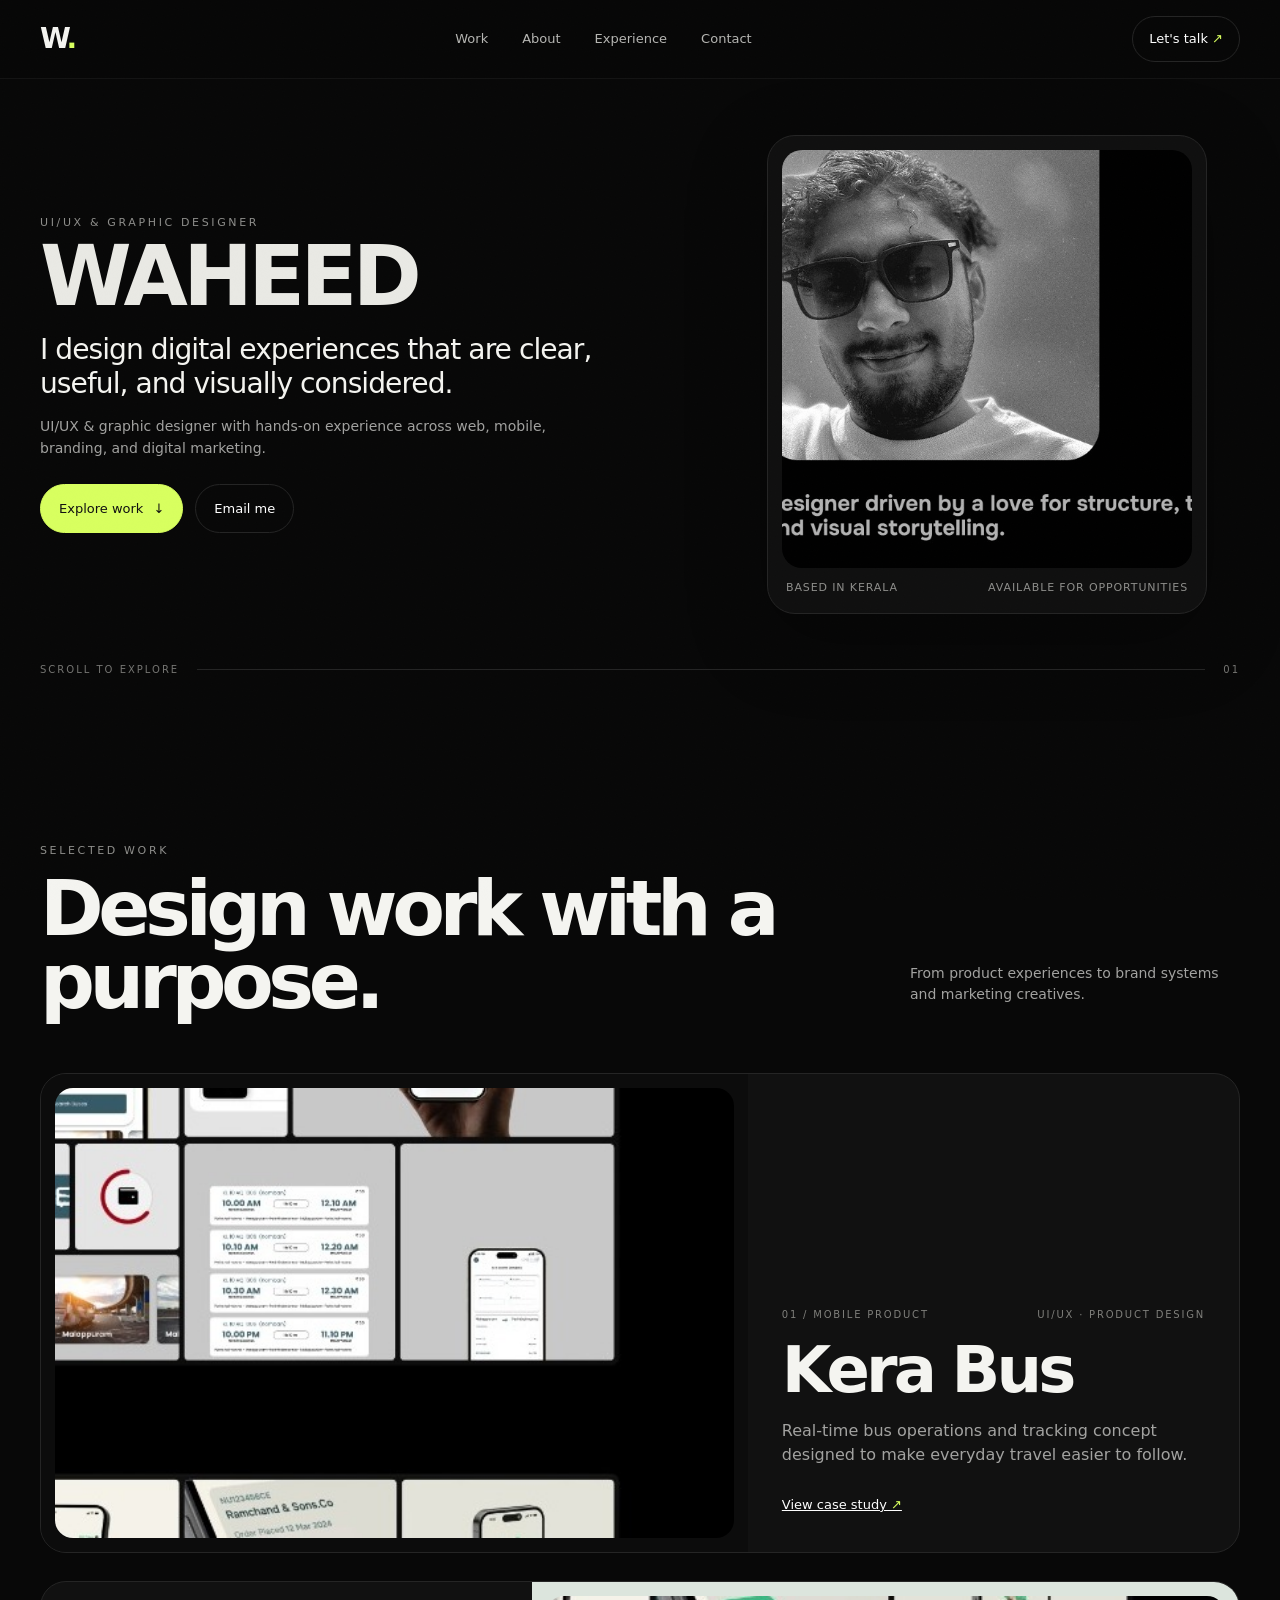
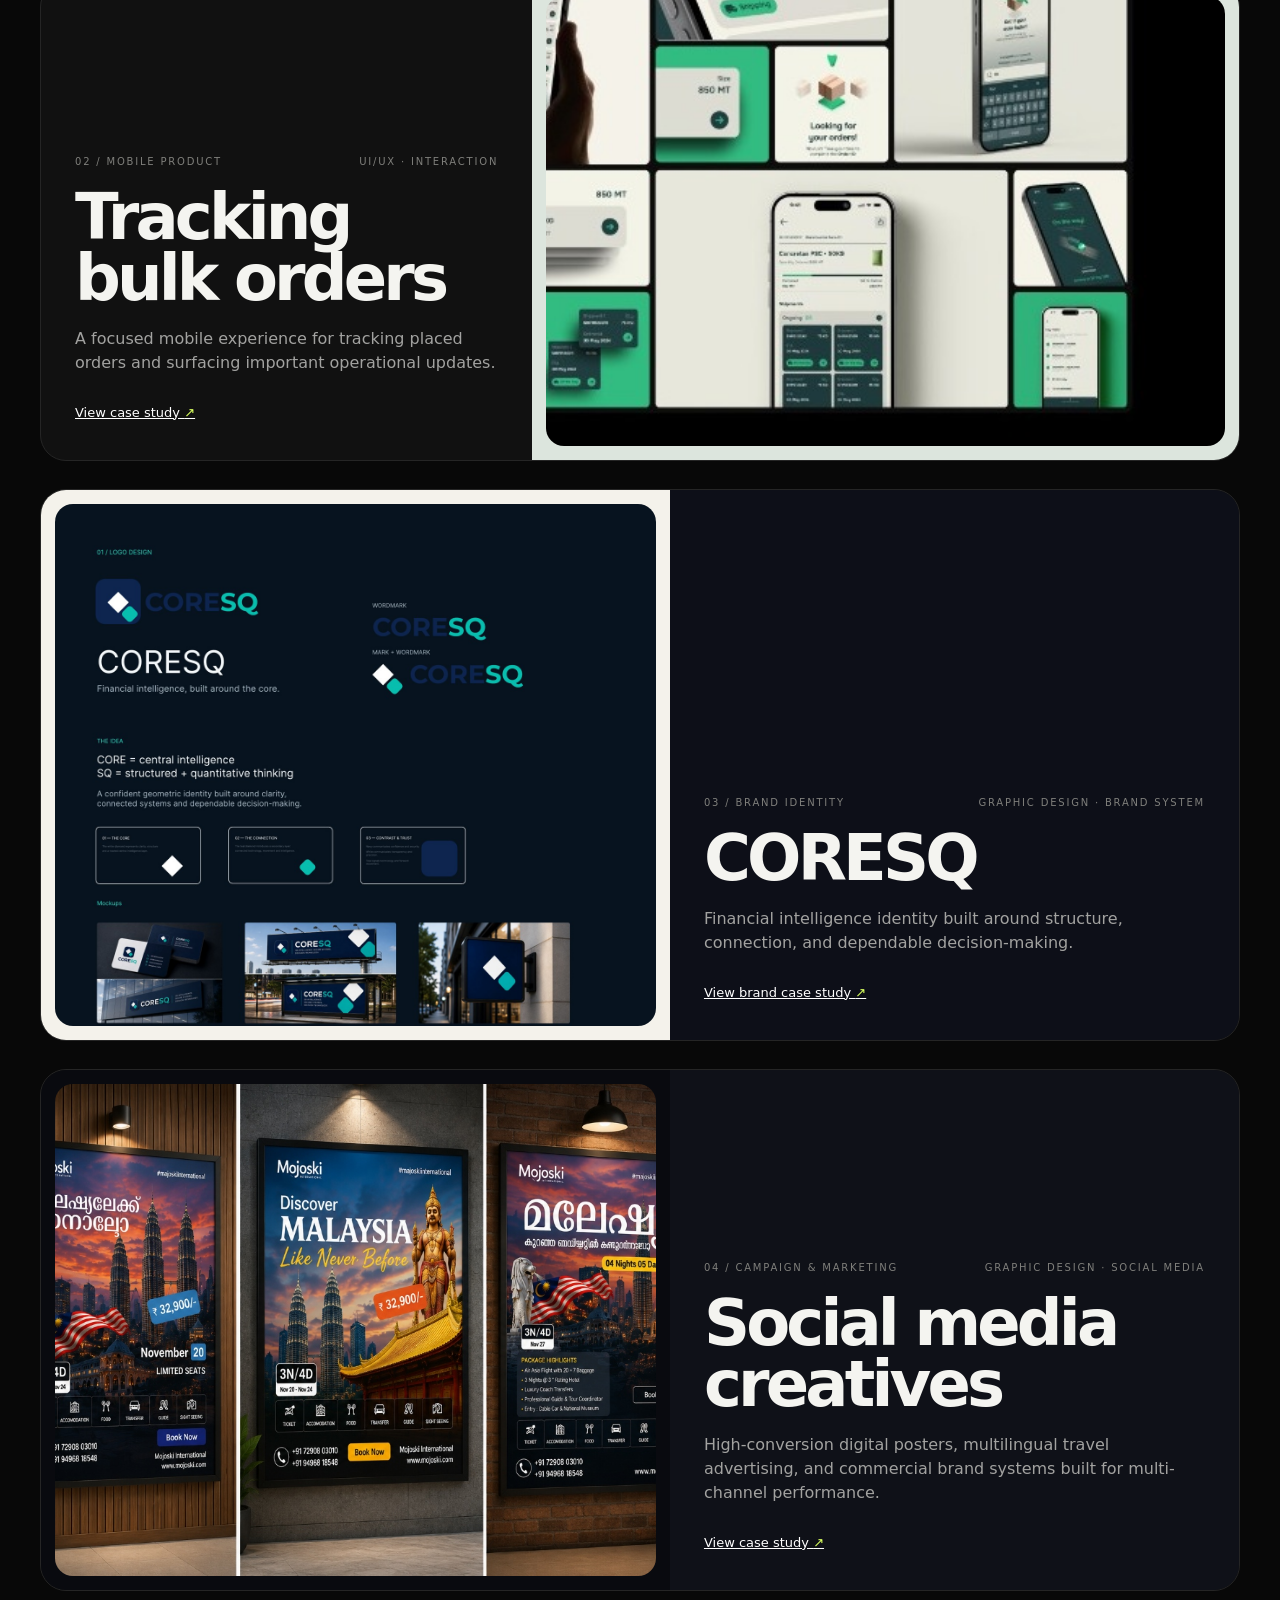
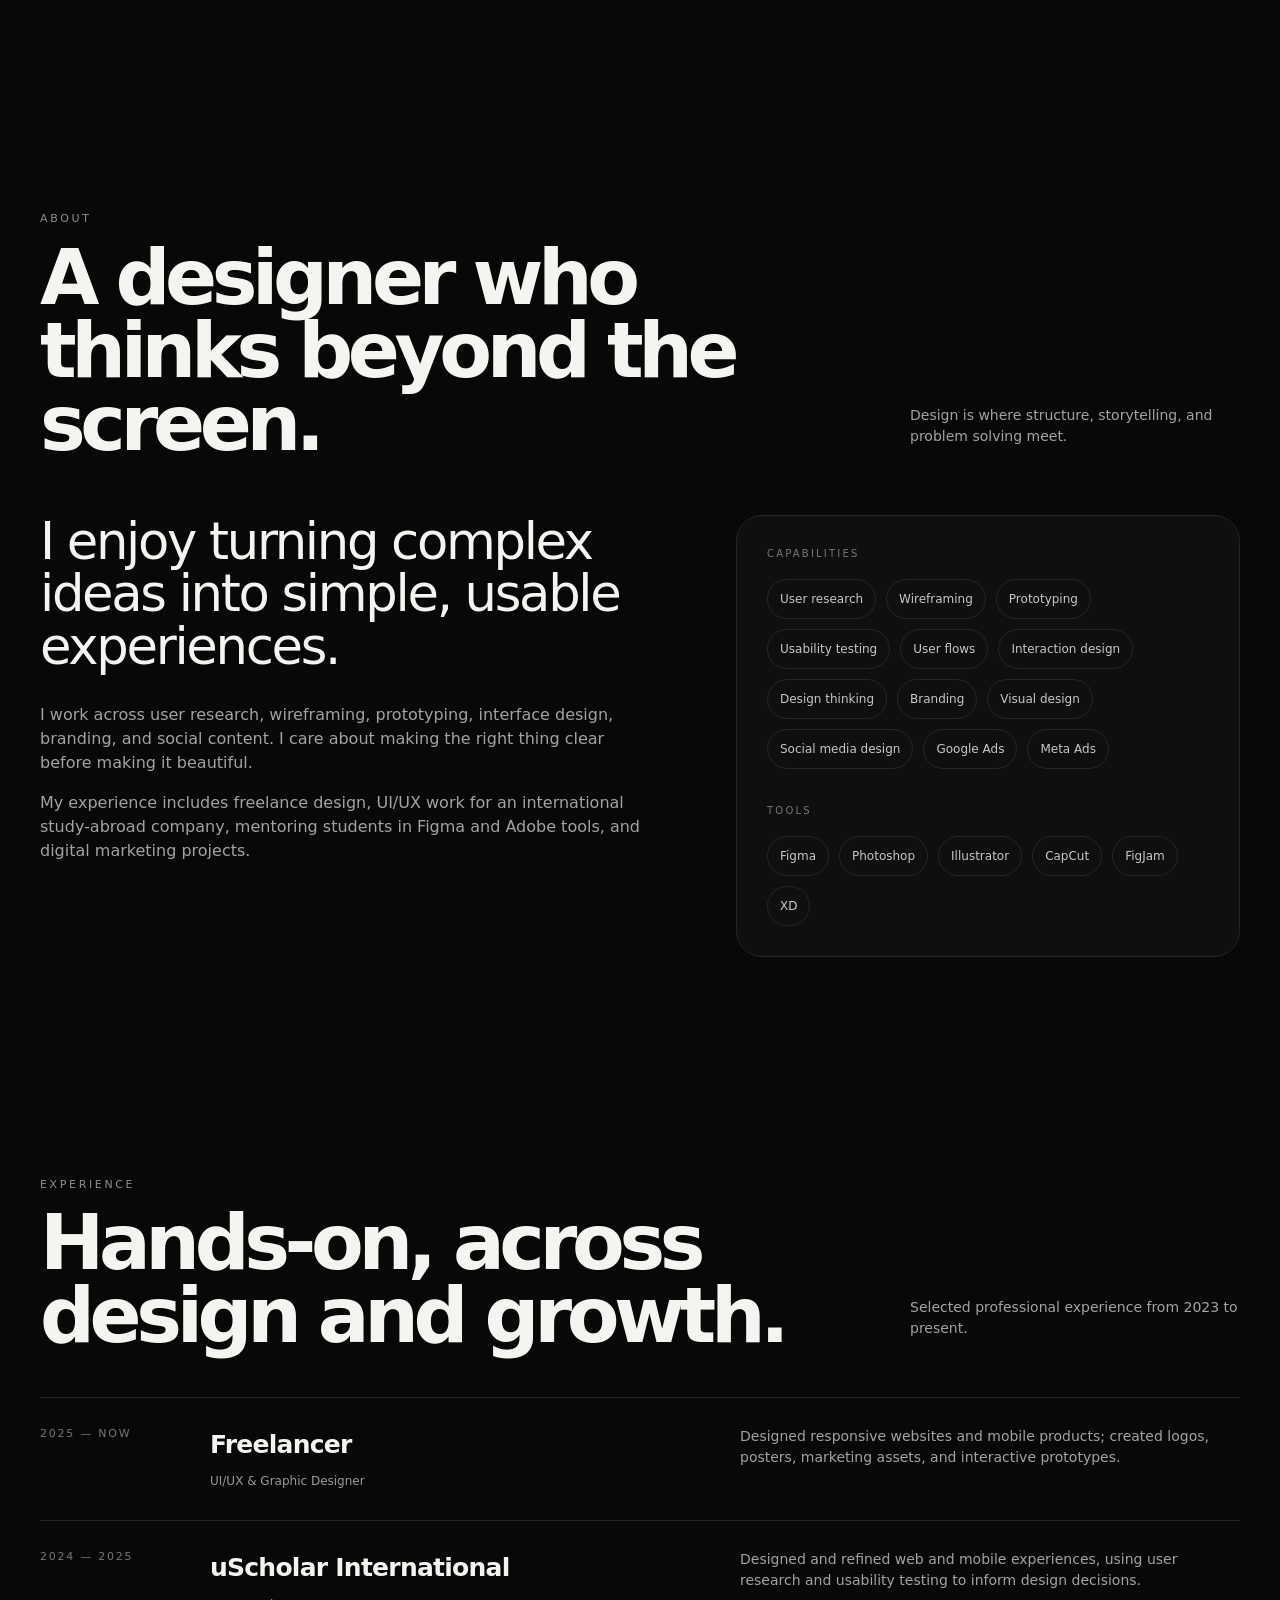
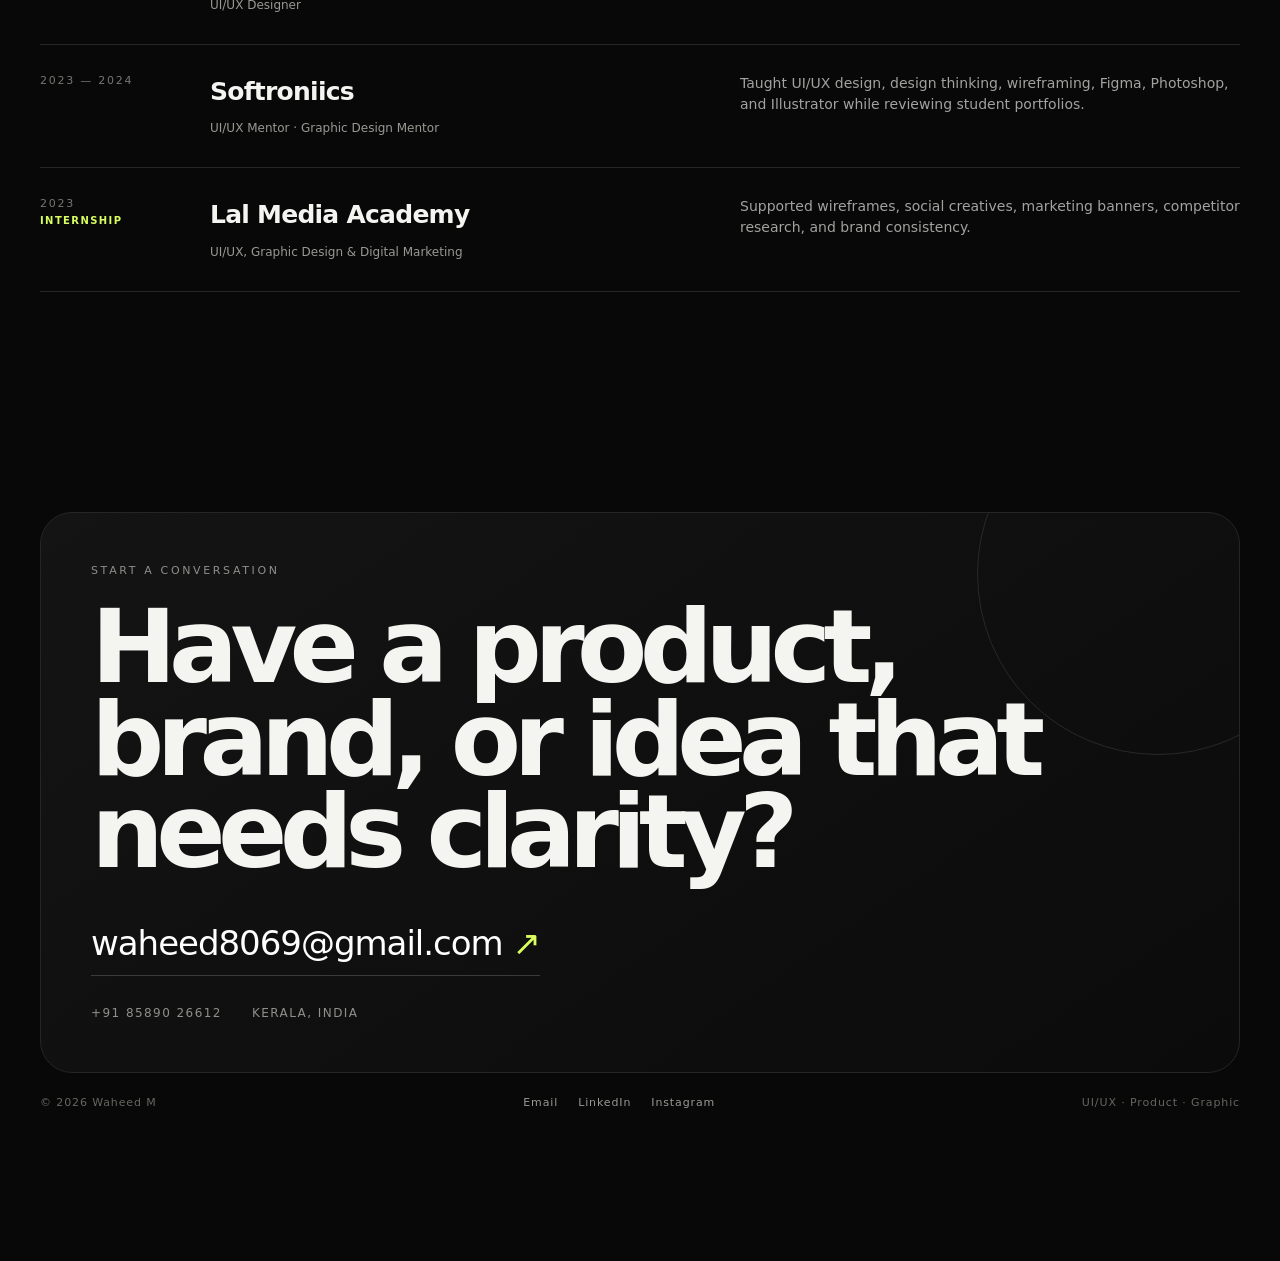
==== index.html @ 80c915ec "Update Instagram link to @waaaaaaheed across all pages" ====
<!doctype html>
<html lang="en">
<head>
  <meta charset="utf-8" />
  <meta name="viewport" content="width=device-width, initial-scale=1" />
  <meta name="description" content="Waheed M — UI/UX &amp; Graphic Designer." />
  <title>Waheed M — UI/UX &amp; Graphic Designer</title>
  <link rel="stylesheet" href="styles.css" />
</head>
<body>
  <div class="noise"></div>
  <header class="nav-wrap">
    <nav class="nav container">
      <a class="brand" href="#top" aria-label="Waheed home">W<span>.</span></a>
      <div class="nav-links" id="navLinks">
        <a href="#work">Work</a>
        <a href="#about">About</a>
        <a href="#experience">Experience</a>
        <a href="#contact">Contact</a>
      </div>
      <a class="nav-cta" href="mailto:waheed8069@gmail.com">Let's talk <span>↗</span></a>
      <button class="menu" id="menuBtn" aria-label="Open menu" aria-expanded="false"><span></span><span></span></button>
    </nav>
  </header>

  <main id="top">
    <section class="hero container">
      <div class="hero-grid">
        <div class="hero-copy reveal">
          <div class="eyebrow">UI/UX &amp; GRAPHIC DESIGNER</div>
          <h1 class="hero-title">WAHEED</h1>
          <p class="lead">I design digital experiences that are clear, useful, and visually considered.</p>
          <p class="muted">UI/UX &amp; graphic designer with hands-on experience across web, mobile, branding, and digital marketing.</p>
          <div class="hero-actions">
            <a class="button primary" href="#work">Explore work <span>↓</span></a>
            <a class="button secondary" href="mailto:waheed8069@gmail.com">Email me</a>
          </div>
        </div>
        <div class="hero-profile reveal">
          <div class="portrait-card">
            <img src="assets/profile.jpg" alt="Portrait of Waheed M" />
            <div class="portrait-caption"><span>Based in Kerala</span><span>Available for opportunities</span></div>
          </div>
        </div>
      </div>
      <div class="hero-scroll reveal"><span>SCROLL TO EXPLORE</span><span class="line"></span><span>01</span></div>
    </section>

    <section class="work section container" id="work">
      <div class="section-head reveal">
        <div>
          <div class="kicker">SELECTED WORK</div>
          <h2>Design work with a purpose.</h2>
        </div>
        <p>From product experiences to brand systems and marketing creatives.</p>
      </div>

      <div class="project-list">
        <article class="project project-feature reveal" data-modal="kera">
          <div class="project-media dark-media"><img src="assets/kera-bus.jpg" alt="Kera Bus UI/UX project screens" /></div>
          <div class="project-info">
            <div class="project-meta"><span>01 / MOBILE PRODUCT</span><span>UI/UX · PRODUCT DESIGN</span></div>
            <h3>Kera Bus</h3>
            <p>Real-time bus operations and tracking concept designed to make everyday travel easier to follow.</p>
            <a class="text-link" href="kera-bus.html">View case study <span>↗</span></a>
          </div>
        </article>

        <article class="project project-feature reverse reveal" data-modal="orders">
          <div class="project-media light-media"><img src="assets/bulk-orders.jpg" alt="Bulk orders mobile workflow screens" /></div>
          <div class="project-info">
            <div class="project-meta"><span>02 / MOBILE PRODUCT</span><span>UI/UX · INTERACTION</span></div>
            <h3>Tracking bulk orders</h3>
            <p>A focused mobile experience for tracking placed orders and surfacing important operational updates.</p>
            <a class="text-link" href="tracking-bulk-orders.html">View case study <span>↗</span></a>
          </div>
        </article>

        <article class="project brand-project reveal" data-modal="coresq">
          <div class="brand-preview"><img src="assets/coresq.jpg" alt="CORESQ identity and brand system" /></div>
          <div class="project-info">
            <div class="project-meta"><span>03 / BRAND IDENTITY</span><span>GRAPHIC DESIGN · BRAND SYSTEM</span></div>
            <h3>CORESQ</h3>
            <p>Financial intelligence identity built around structure, connection, and dependable decision-making.</p>
            <a class="text-link" href="coresq-brand-identity.html">View brand case study <span>↗</span></a>
          </div>
        </article>

        <article class="project brand-project reveal" data-modal="social">
          <div class="brand-preview" style="background:#090a0f; display:flex; align-items:center; justify-content:center; padding:14px;">
            <img src="assets/social/social-mojoski-campaign.jpg" alt="Social Media and Campaign Creatives" style="width:100%; height:100%; object-fit:cover; border-radius:18px;" />
          </div>
          <div class="project-info" style="background:#0f1118;">
            <div class="project-meta"><span>04 / CAMPAIGN &amp; MARKETING</span><span>GRAPHIC DESIGN · SOCIAL MEDIA</span></div>
            <h3>Social media creatives</h3>
            <p>High-conversion digital posters, multilingual travel advertising, and commercial brand systems built for multi-channel performance.</p>
            <a class="text-link" href="social-media-case-study.html">View case study <span>↗</span></a>
          </div>
        </article>
      </div>
    </section>

    <section class="about section container" id="about">
      <div class="section-head reveal">
        <div><div class="kicker">ABOUT</div><h2>A designer who thinks beyond the screen.</h2></div>
        <p>Design is where structure, storytelling, and problem solving meet.</p>
      </div>
      <div class="about-grid">
        <div class="about-copy reveal">
          <p class="large">I enjoy turning complex ideas into simple, usable experiences.</p>
          <p>I work across user research, wireframing, prototyping, interface design, branding, and social content. I care about making the right thing clear before making it beautiful.</p>
          <p>My experience includes freelance design, UI/UX work for an international study-abroad company, mentoring students in Figma and Adobe tools, and digital marketing projects.</p>
        </div>
        <div class="skill-panel reveal">
          <div class="skill-title">CAPABILITIES</div>
          <div class="skill-tags">
            <span>User research</span><span>Wireframing</span><span>Prototyping</span><span>Usability testing</span><span>User flows</span><span>Interaction design</span><span>Design thinking</span><span>Branding</span><span>Visual design</span><span>Social media design</span><span>Google Ads</span><span>Meta Ads</span>
          </div>
          <div class="skill-title tools-title">TOOLS</div>
          <div class="tools"><span>Figma</span><span>Photoshop</span><span>Illustrator</span><span>CapCut</span><span>FigJam</span><span>XD</span></div>
        </div>
      </div>
    </section>

    <section class="experience section container" id="experience">
      <div class="section-head reveal"><div><div class="kicker">EXPERIENCE</div><h2>Hands-on, across design and growth.</h2></div><p>Selected professional experience from 2023 to present.</p></div>
      <div class="timeline">
        <div class="timeline-item reveal"><div class="time">2025 — NOW</div><div class="role"><h3>Freelancer</h3><span>UI/UX &amp; Graphic Designer</span></div><p>Designed responsive websites and mobile products; created logos, posters, marketing assets, and interactive prototypes.</p></div>
        <div class="timeline-item reveal"><div class="time">2024 — 2025</div><div class="role"><h3>uScholar International</h3><span>UI/UX Designer</span></div><p>Designed and refined web and mobile experiences, using user research and usability testing to inform design decisions.</p></div>
        <div class="timeline-item reveal"><div class="time">2023 — 2024</div><div class="role"><h3>Softroniics</h3><span>UI/UX Mentor · Graphic Design Mentor</span></div><p>Taught UI/UX design, design thinking, wireframing, Figma, Photoshop, and Illustrator while reviewing student portfolios.</p></div>
        <div class="timeline-item reveal"><div class="time">2023<br><span style="color:var(--accent); font-weight:600; font-size:10px; letter-spacing:0.14em;">INTERNSHIP</span></div><div class="role"><h3>Lal Media Academy</h3><span>UI/UX, Graphic Design &amp; Digital Marketing</span></div><p>Supported wireframes, social creatives, marketing banners, competitor research, and brand consistency.</p></div>
      </div>
    </section>

    <section class="contact section container" id="contact">
      <div class="contact-card reveal">
        <div class="kicker">START A CONVERSATION</div>
        <h2>Have a product, brand, or idea that needs clarity?</h2>
        <a class="contact-email" href="mailto:waheed8069@gmail.com">waheed8069@gmail.com <span>↗</span></a>
        <div class="contact-meta"><span>+91 85890 26612</span><span>Kerala, India</span></div>
      </div>
      <footer>
        <span>© 2026 Waheed M</span>
        <div class="footer-links"><a href="mailto:waheed8069@gmail.com">Email</a><a href="https://www.linkedin.com/in/waheed-m-28306b254/" target="_blank" rel="noreferrer">LinkedIn</a><a href="https://www.instagram.com/waaaaaaheed/" target="_blank" rel="noreferrer">Instagram</a></div>
        <span>UI/UX · Product · Graphic</span>
      </footer>
    </section>
  </main>

  <div class="modal" id="modal" aria-hidden="true">
    <div class="modal-backdrop" data-close></div>
    <div class="modal-card" role="dialog" aria-modal="true" aria-labelledby="modalTitle">
      <button class="modal-close" data-close aria-label="Close">×</button>
      <div class="modal-kicker" id="modalKicker"></div>
      <h3 id="modalTitle"></h3>
      <p id="modalText"></p>
      <div class="modal-media"><img id="modalImg" alt="" /></div>
      <div class="kera-case-study" id="keraCaseStudy" hidden>
        <div class="case-study-label">FULL CASE STUDY</div>
        <h4>Kera Bus — UX/UI case study</h4>
        <p>Problem framing, user flow, interface exploration, timing information, and the final mobile screens are presented below.</p>
        <img src="assets/kera-bus-case-study.jpg" alt="Full Kera Bus UX/UI case study presentation" />
      </div>
      <div class="modal-tags" id="modalTags"></div>
    </div>
  </div>

  <script src="script.js"></script>
</body>
</html>
---- styles.css ----
:root{--bg:#080808;--panel:#111;--panel2:#161616;--text:#f4f4f0;--muted:#a2a2a0;--line:#252525;--accent:#d8ff5f;--radius:26px;--max:1200px}
*{box-sizing:border-box}html{scroll-behavior:smooth}body{margin:0;background:var(--bg);color:var(--text);font-family:Inter,ui-sans-serif,system-ui,-apple-system,BlinkMacSystemFont,"Segoe UI",sans-serif;line-height:1.5;overflow-x:hidden}.noise{position:fixed;inset:0;pointer-events:none;opacity:.07;z-index:20;background-image:url("data:image/svg+xml,%3Csvg xmlns='http://www.w3.org/2000/svg' width='140' height='140' viewBox='0 0 140 140'%3E%3Cfilter id='n'%3E%3CfeTurbulence type='fractalNoise' baseFrequency='.85' numOctaves='3' stitchTiles='stitch'/%3E%3C/filter%3E%3Crect width='100%25' height='100%25' filter='url(%23n)' opacity='.16'/%3E%3C/svg%3E")}.container{width:min(var(--max),calc(100% - 64px));margin:auto}.nav-wrap{position:sticky;top:0;z-index:15;background:rgba(8,8,8,.78);backdrop-filter:blur(16px);border-bottom:1px solid rgba(255,255,255,.05)}.nav{height:78px;display:flex;align-items:center;justify-content:space-between}.brand{font-size:28px;font-weight:900;letter-spacing:-.08em;color:var(--text);text-decoration:none}.brand span{color:var(--accent)}.nav-links{display:flex;gap:34px}.nav-links a,.nav-cta{color:#b6b6b3;text-decoration:none;font-size:13px}.nav-links a:hover,.nav-cta:hover{color:#fff}.nav-cta{border:1px solid var(--line);padding:12px 16px;border-radius:999px;color:#fff}.nav-cta span{color:var(--accent)}.menu{display:none;background:none;border:0}.menu span{display:block;width:24px;height:1px;background:#fff;margin:5px}.hero{padding-top:56px;padding-bottom:56px;position:relative}.eyebrow,.kicker{font-size:11px;letter-spacing:.24em;color:#8e8e8b}.hero-grid{display:grid;grid-template-columns:1.12fr .88fr;gap:50px;align-items:center}.hero-copy{max-width:580px}.hero-copy .eyebrow{margin-bottom:8px}.hero-title{font-size:clamp(48px,6.5vw,86px);line-height:.9;letter-spacing:-.055em;margin:6px 0 18px;font-weight:900;color:#e9e9e4}.hero-profile{width:100%;display:flex;justify-content:center}.lead{font-size:clamp(20px,2.2vw,30px);line-height:1.2;letter-spacing:-.035em;margin:0 0 16px}.muted{color:var(--muted);max-width:520px;font-size:14px;line-height:1.55;margin:0 0 24px}.hero-actions{display:flex;gap:12px;margin-top:0}.button{display:inline-flex;gap:10px;align-items:center;text-decoration:none;padding:14px 18px;border-radius:999px;font-size:13px;border:1px solid var(--line)}.button.primary{background:var(--accent);color:#111;border-color:var(--accent)}.button.secondary{color:#fff}.portrait-card{background:#101010;border:1px solid var(--line);border-radius:28px;padding:14px;box-shadow:0 24px 80px rgba(0,0,0,.3);width:100%;max-width:440px}.portrait-card img{display:block;width:100%;aspect-ratio:1/1.02;object-fit:cover;object-position:center 18%;border-radius:20px;filter:grayscale(1);}.portrait-caption{display:flex;justify-content:space-between;padding:12px 4px 2px;color:#8e8e8b;font-size:11px;letter-spacing:.08em;text-transform:uppercase}.hero-scroll{margin-top:48px;display:flex;align-items:center;gap:18px;color:#757572;font-size:10px;letter-spacing:.2em}.hero-scroll .line{height:1px;flex:1;background:#252525}.section{padding:110px 0}.section-head{display:flex;justify-content:space-between;align-items:end;gap:40px;margin-bottom:54px}.section-head h2{font-size:clamp(42px,6vw,78px);letter-spacing:-.07em;line-height:.95;margin:14px 0 0;max-width:760px}.section-head p{max-width:330px;color:var(--muted);font-size:14px}.project-list{display:flex;flex-direction:column;gap:28px}.project{border:1px solid var(--line);background:var(--panel);border-radius:var(--radius);overflow:hidden;cursor:pointer;transition:transform .35s,border-color .35s,background .35s}.project:hover{transform:translateY(-5px);border-color:#3a3a3a;background:#121212}.project-feature{display:grid;grid-template-columns:1.18fr .82fr;min-height:480px}.project-feature.reverse{grid-template-columns:.82fr 1.18fr}.project-feature.reverse .project-media{order:2}.project-feature.reverse .project-info{order:1}.project-media{padding:14px;min-height:100%;display:flex;align-items:stretch}.project-media img,.brand-preview img{width:100%;height:100%;object-fit:cover;border-radius:18px}.dark-media{background:#0c0c0c}.light-media{background:#dce5dd}.pink-media{background:#fe5d44}.cream-media{background:#efefe8}.project-info{padding:34px 34px 38px;display:flex;flex-direction:column;justify-content:flex-end}.project-meta{display:flex;justify-content:space-between;gap:16px;font-size:10px;letter-spacing:.18em;color:#7f7f7b;text-transform:uppercase;margin-bottom:18px}.project-info h3{font-size:clamp(38px,5vw,66px);letter-spacing:-.06em;line-height:.95;margin:0 0 18px}.project-info p{color:var(--muted);max-width:480px;margin:0 0 28px}.text-link{align-self:flex-start;border:0;background:none;color:#fff;padding:0;font:inherit;font-size:13px;cursor:pointer}.text-link span{color:var(--accent)}.project-row{display:grid;grid-template-columns:1fr 1fr;gap:28px}.project.small{display:flex;flex-direction:column}.project.small .project-media{height:360px}.project.small .project-info{padding:28px 28px 32px}.project.small .project-info h3{font-size:42px}.compact p{font-size:13px}.brand-project{display:grid;grid-template-columns:1.05fr .95fr}.brand-preview{min-height:520px;padding:14px;background:#f4f2eb}.brand-preview img{object-position:top}.brand-project .project-info{background:#0d0f18}.about-grid{display:grid;grid-template-columns:1.1fr .9fr;gap:80px}.about-copy .large{font-size:clamp(30px,4vw,56px);line-height:1.03;letter-spacing:-.045em;margin:0 0 30px}.about-copy p:not(.large){color:var(--muted);max-width:620px}.skill-panel{border:1px solid var(--line);border-radius:var(--radius);padding:30px;background:#0f0f0f}.skill-title{font-size:10px;letter-spacing:.22em;color:#777773;margin-bottom:18px}.skill-tags{display:flex;flex-wrap:wrap;gap:10px}.skill-tags span,.tools span,.modal-tags span{padding:10px 12px;border:1px solid var(--line);border-radius:999px;font-size:12px;color:#c7c7c3}.tools-title{margin-top:34px}.tools{display:flex;flex-wrap:wrap;gap:10px}.experience .section-head{margin-bottom:44px}.timeline{border-top:1px solid var(--line)}.timeline-item{display:grid;grid-template-columns:140px 1fr 1fr;gap:30px;padding:28px 0;border-bottom:1px solid var(--line)}.timeline-item .time{font-size:11px;letter-spacing:.16em;color:#767671}.role h3{font-size:25px;margin:0 0 5px;letter-spacing:-.03em}.role span{font-size:12px;color:#999994}.timeline-item p{color:var(--muted);margin:0;font-size:14px}.contact-card{border:1px solid var(--line);background:linear-gradient(145deg,#141414,#0b0b0b);border-radius:32px;padding:50px;overflow:hidden;position:relative}.contact-card:after{content:"";position:absolute;right:-100px;top:-120px;width:360px;height:360px;border-radius:50%;border:1px solid #282828}.contact-card h2{font-size:clamp(50px,8vw,110px);line-height:.9;letter-spacing:-.075em;max-width:950px;margin:22px 0 40px;position:relative;z-index:1}.contact-email{font-size:clamp(20px,3vw,34px);letter-spacing:-.03em;color:#fff;text-decoration:none;border-bottom:1px solid #3b3b3b;display:inline-flex;gap:10px;padding-bottom:6px;position:relative;z-index:1}.contact-email span{color:var(--accent)}.contact-meta{display:flex;gap:30px;color:#8f8f8b;font-size:12px;letter-spacing:.12em;text-transform:uppercase;margin-top:28px}.contact-meta span{position:relative;z-index:1}footer{display:flex;justify-content:space-between;gap:20px;padding:22px 0 40px;color:#666660;font-size:11px;letter-spacing:.08em}.footer-links{display:flex;gap:20px}.footer-links a{color:#999994;text-decoration:none}.modal{position:fixed;inset:0;z-index:30;display:none}.modal.open{display:block}.modal-backdrop{position:absolute;inset:0;background:rgba(0,0,0,.72);backdrop-filter:blur(8px)}.modal-card{position:relative;width:min(900px,calc(100% - 36px));max-height:calc(100vh - 50px);overflow:auto;margin:25px auto;background:#101010;border:1px solid #2d2d2d;border-radius:26px;padding:28px}.modal-close{position:absolute;right:18px;top:18px;background:#181818;color:#fff;border:1px solid #303030;width:38px;height:38px;border-radius:50%;font-size:22px;cursor:pointer}.modal-kicker{font-size:10px;letter-spacing:.2em;color:#7e7e7a}.modal-card h3{font-size:clamp(40px,7vw,76px);letter-spacing:-.06em;line-height:.95;margin:15px 0}.modal-card p{color:#aaa;max-width:680px}.modal-media{margin-top:24px;background:#0a0a0a;border-radius:18px;overflow:hidden;max-height:58vh}.modal-media img{display:block;width:100%;max-height:58vh;object-fit:contain}.modal-tags{display:flex;flex-wrap:wrap;gap:9px;margin-top:18px}.reveal{opacity:0;transform:translateY(24px);transition:opacity .7s ease,transform .7s ease}.reveal.in{opacity:1;transform:none}@media(max-width:900px){.container{width:min(var(--max),calc(100% - 36px))}.nav-links{display:none}.menu{display:block}.nav{height:70px}.hero{padding-top:42px;padding-bottom:42px}.hero-grid,.about-grid,.brand-project,.project-feature,.project-feature.reverse{grid-template-columns:1fr;gap:32px}.project-feature.reverse .project-media,.project-feature.reverse .project-info{order:initial}.hero-title{font-size:clamp(44px,11vw,64px);margin:6px 0 16px}.portrait-card{max-width:100%}.section{padding:82px 0}.section-head{flex-direction:column;align-items:flex-start;margin-bottom:34px}.project-feature{min-height:auto}.project-media{height:420px}.project-feature .project-info{padding:28px}.project-row{grid-template-columns:1fr}.project.small .project-media{height:340px}.brand-preview{min-height:420px}.timeline-item{grid-template-columns:1fr;gap:8px}.timeline-item p{max-width:600px}.contact-card{padding:32px}.contact-card h2{font-size:56px}.contact-meta,footer{flex-direction:column;gap:10px}}@media(max-width:560px){.hero{min-height:0}.hero-title{font-size:clamp(36px,12vw,48px)}.portrait-caption{font-size:9px}.project-media{height:310px}.project.small .project-media{height:280px}.project-info h3,.project.small .project-info h3{font-size:38px}.project-meta{font-size:9px}.contact-card h2{font-size:46px}.contact-email{font-size:20px}.contact-meta{letter-spacing:.07em}.footer-links{flex-wrap:wrap}}

.kera-case-study{margin-top:28px;padding-top:24px;border-top:1px solid #2a2a2a}
.case-study-label{font-size:10px;letter-spacing:.18em;color:#8e8e8e;margin-bottom:8px}
.kera-case-study h4{margin:0 0 8px;font-size:20px}
.kera-case-study p{margin:0 0 18px;color:#a8a8a8;line-height:1.6}
.kera-case-study img{display:block;width:100%;max-width:650px;margin:0 auto;background:#050505;border:1px solid #222;border-radius:14px;box-shadow:0 20px 50px rgba(0,0,0,.35)}
@media (max-width:640px){.kera-case-study img{border-radius:10px}.kera-case-study h4{font-size:18px}}
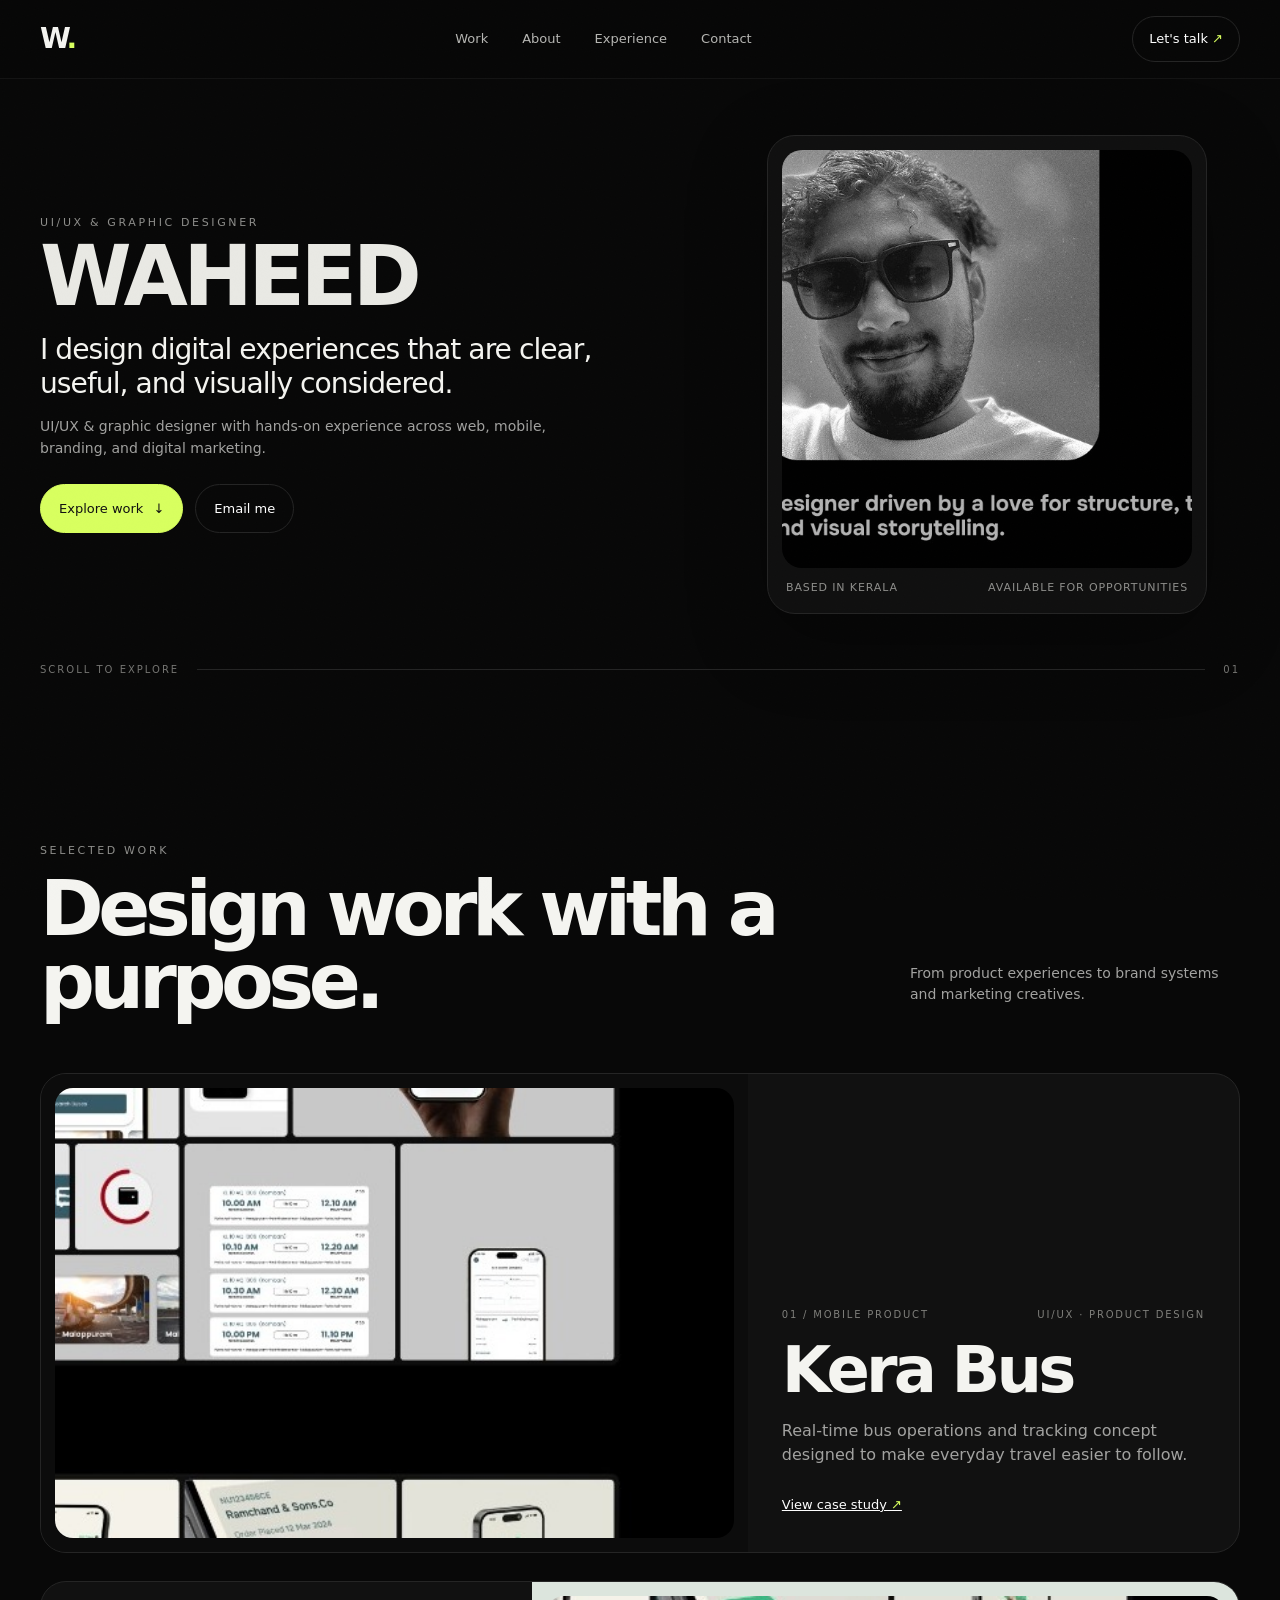
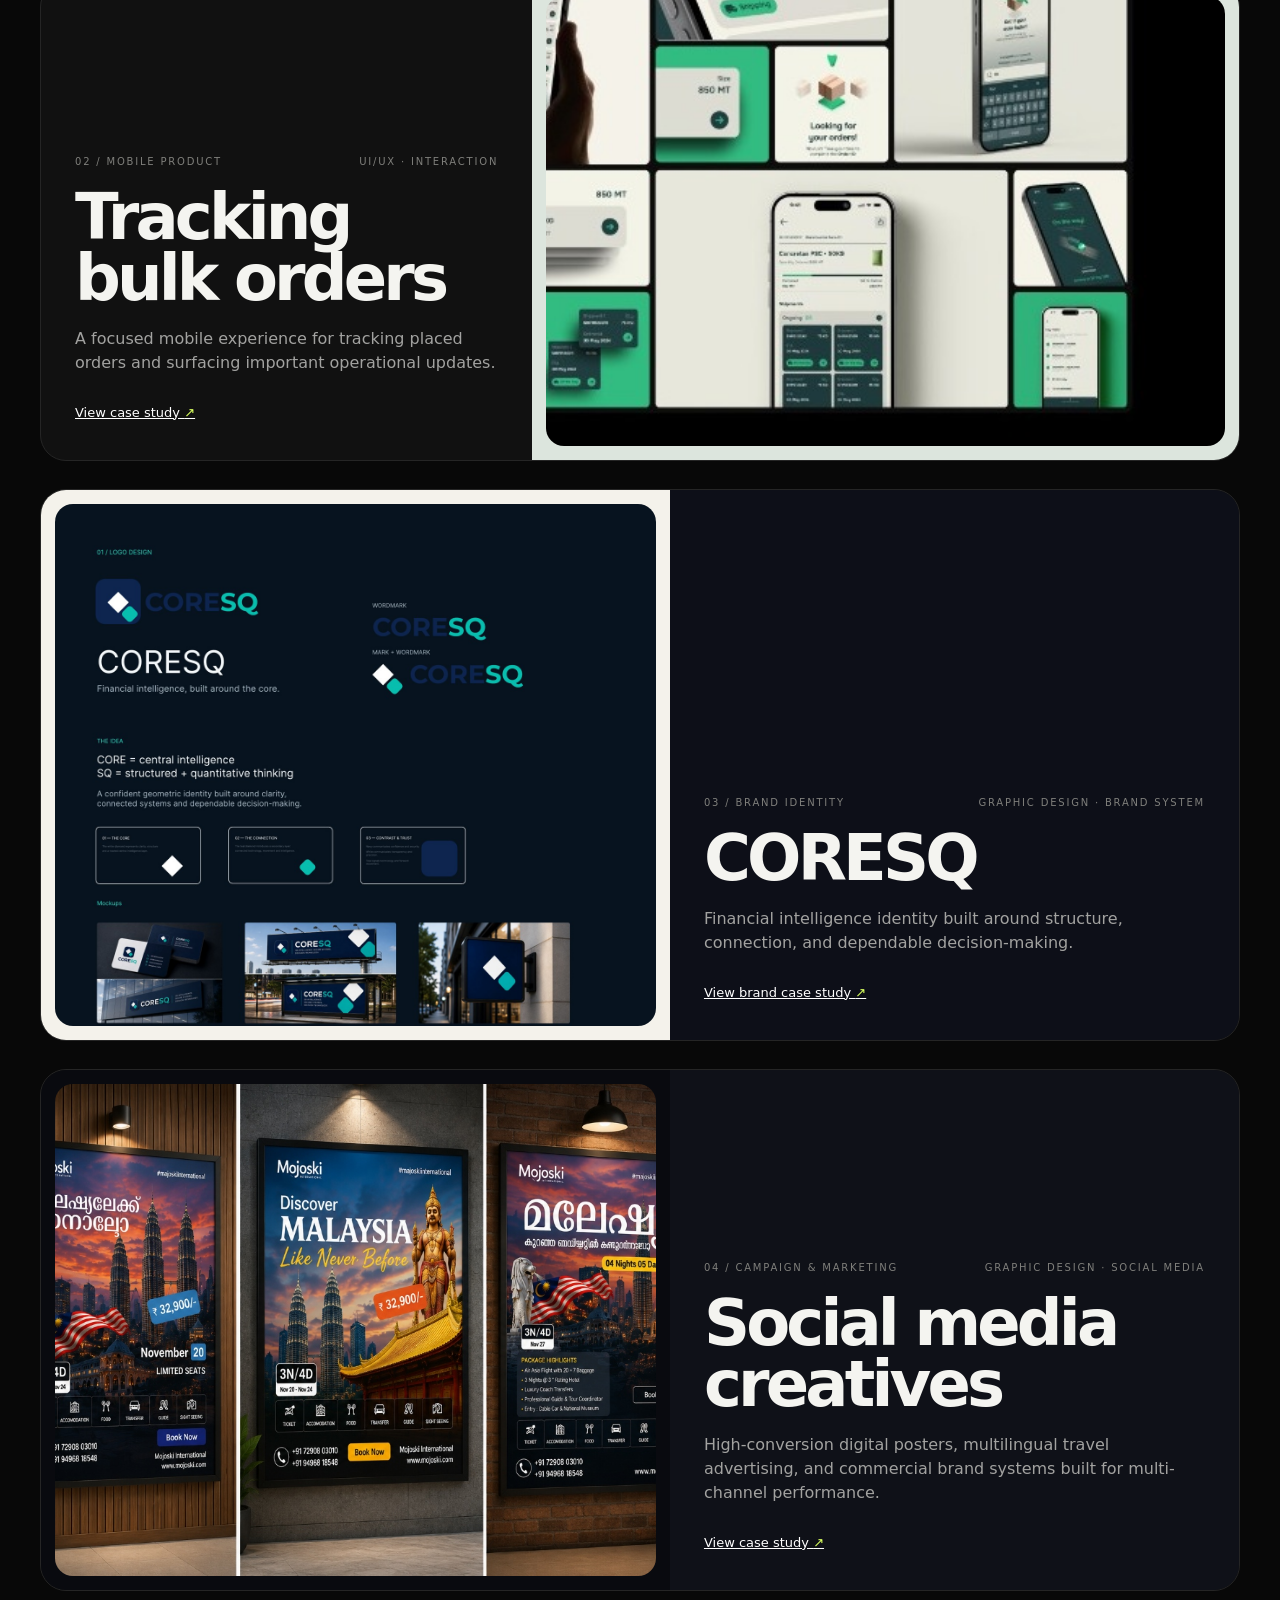
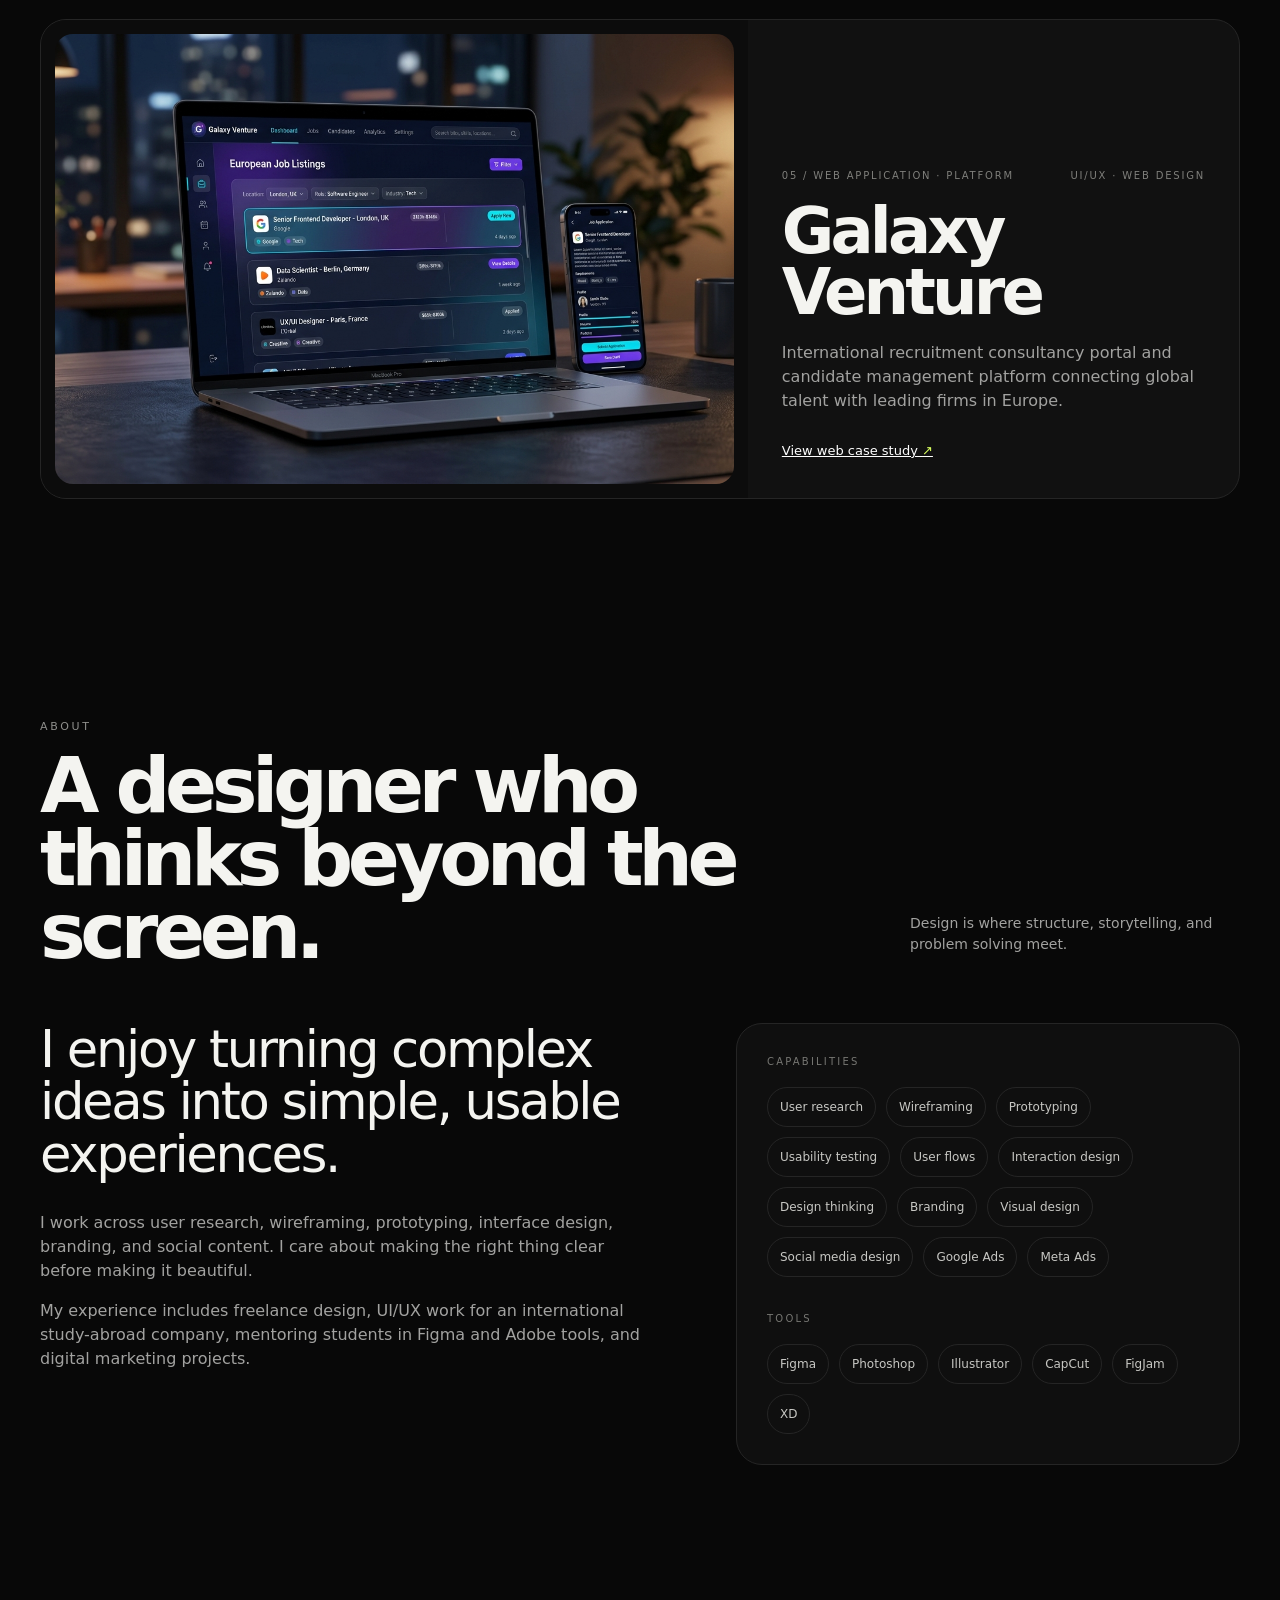
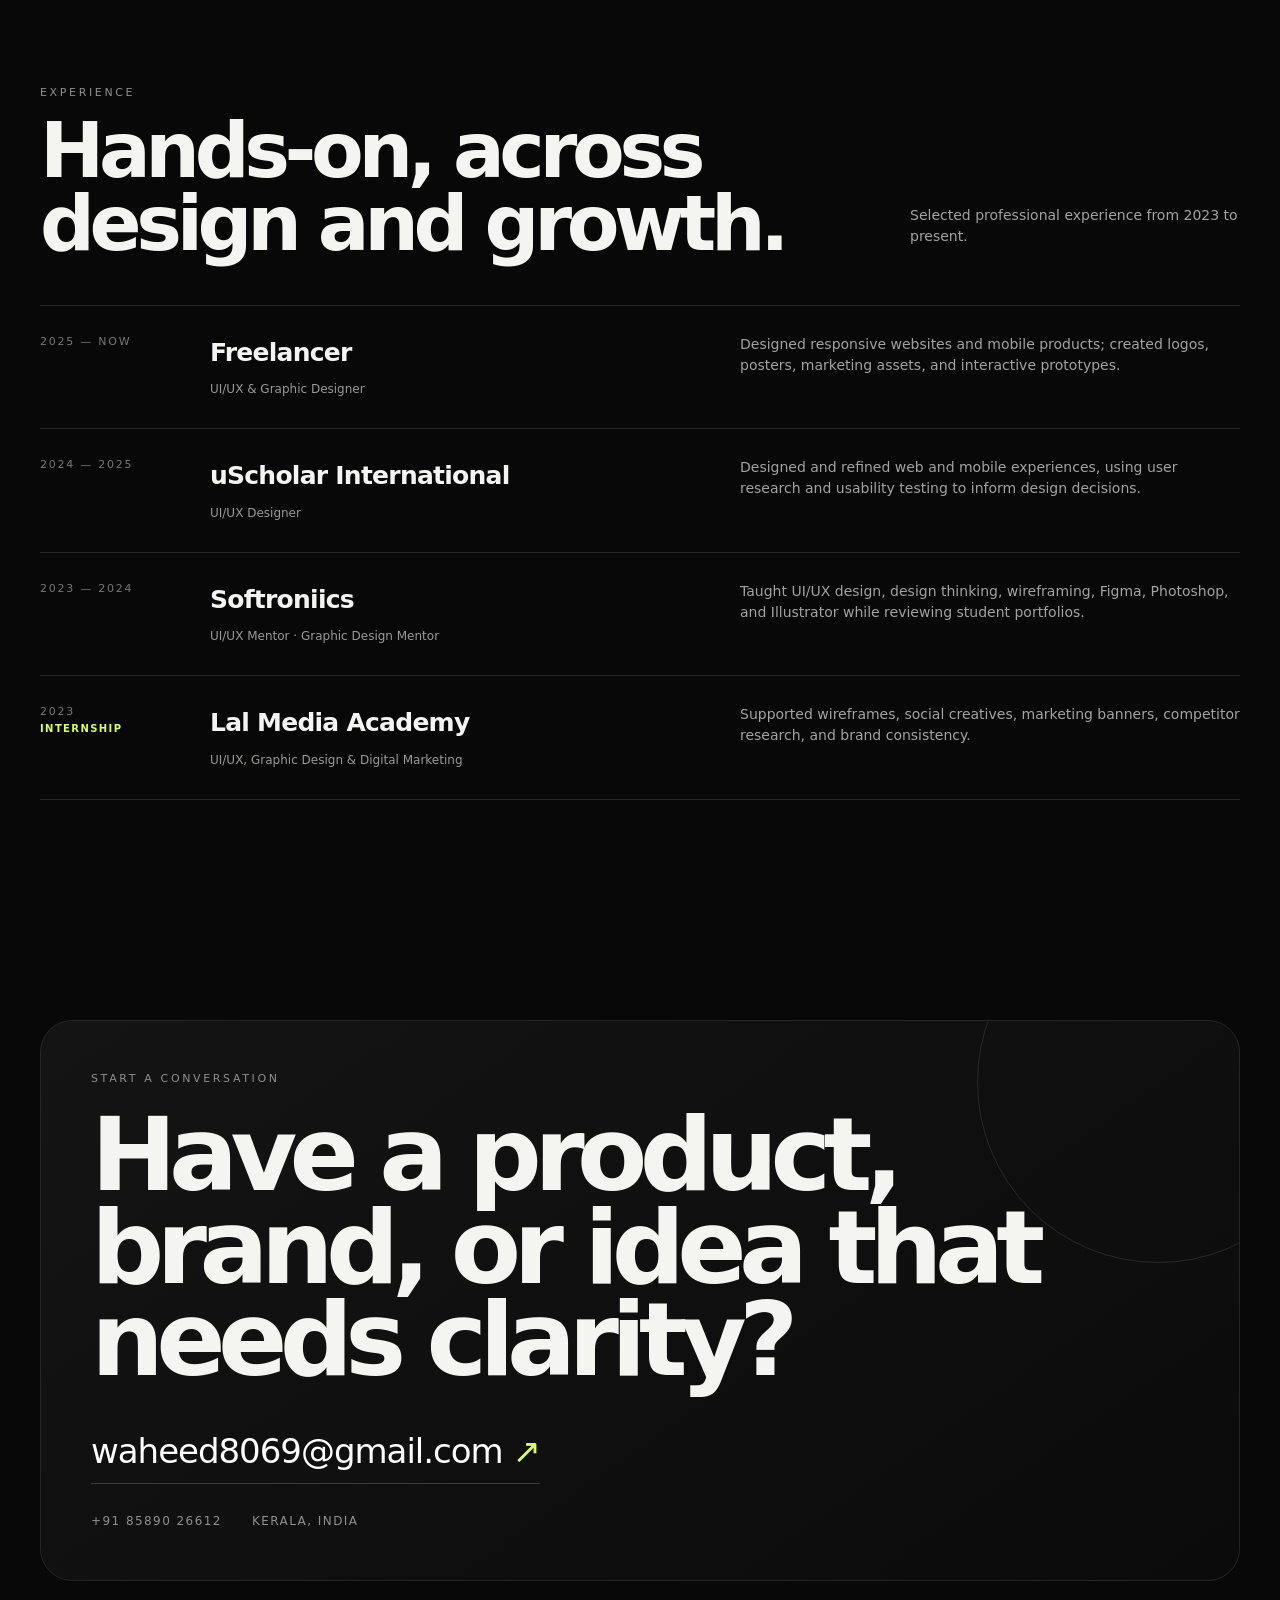
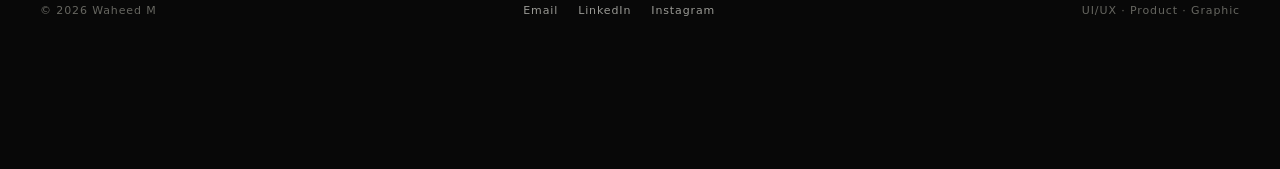
==== commit 3aceb85f: "Add Galaxy Venture HRC web application case study, assets, and portfolio integration" ====
--- a/index.html
+++ b/index.html
@@ -97,6 +97,18 @@
             <a class="text-link" href="social-media-case-study.html">View case study <span>↗</span></a>
           </div>
         </article>
+
+        <article class="project project-feature reveal" data-modal="galaxy">
+          <div class="project-media dark-media">
+            <img src="assets/galaxy-venture.jpg" alt="Galaxy Venture Global HR Platform" />
+          </div>
+          <div class="project-info">
+            <div class="project-meta"><span>05 / WEB APPLICATION · PLATFORM</span><span>UI/UX · WEB DESIGN</span></div>
+            <h3>Galaxy Venture</h3>
+            <p>International recruitment consultancy portal and candidate management platform connecting global talent with leading firms in Europe.</p>
+            <a class="text-link" href="galaxy-venture-hrc.html">View web case study <span>↗</span></a>
+          </div>
+        </article>
       </div>
     </section>
 
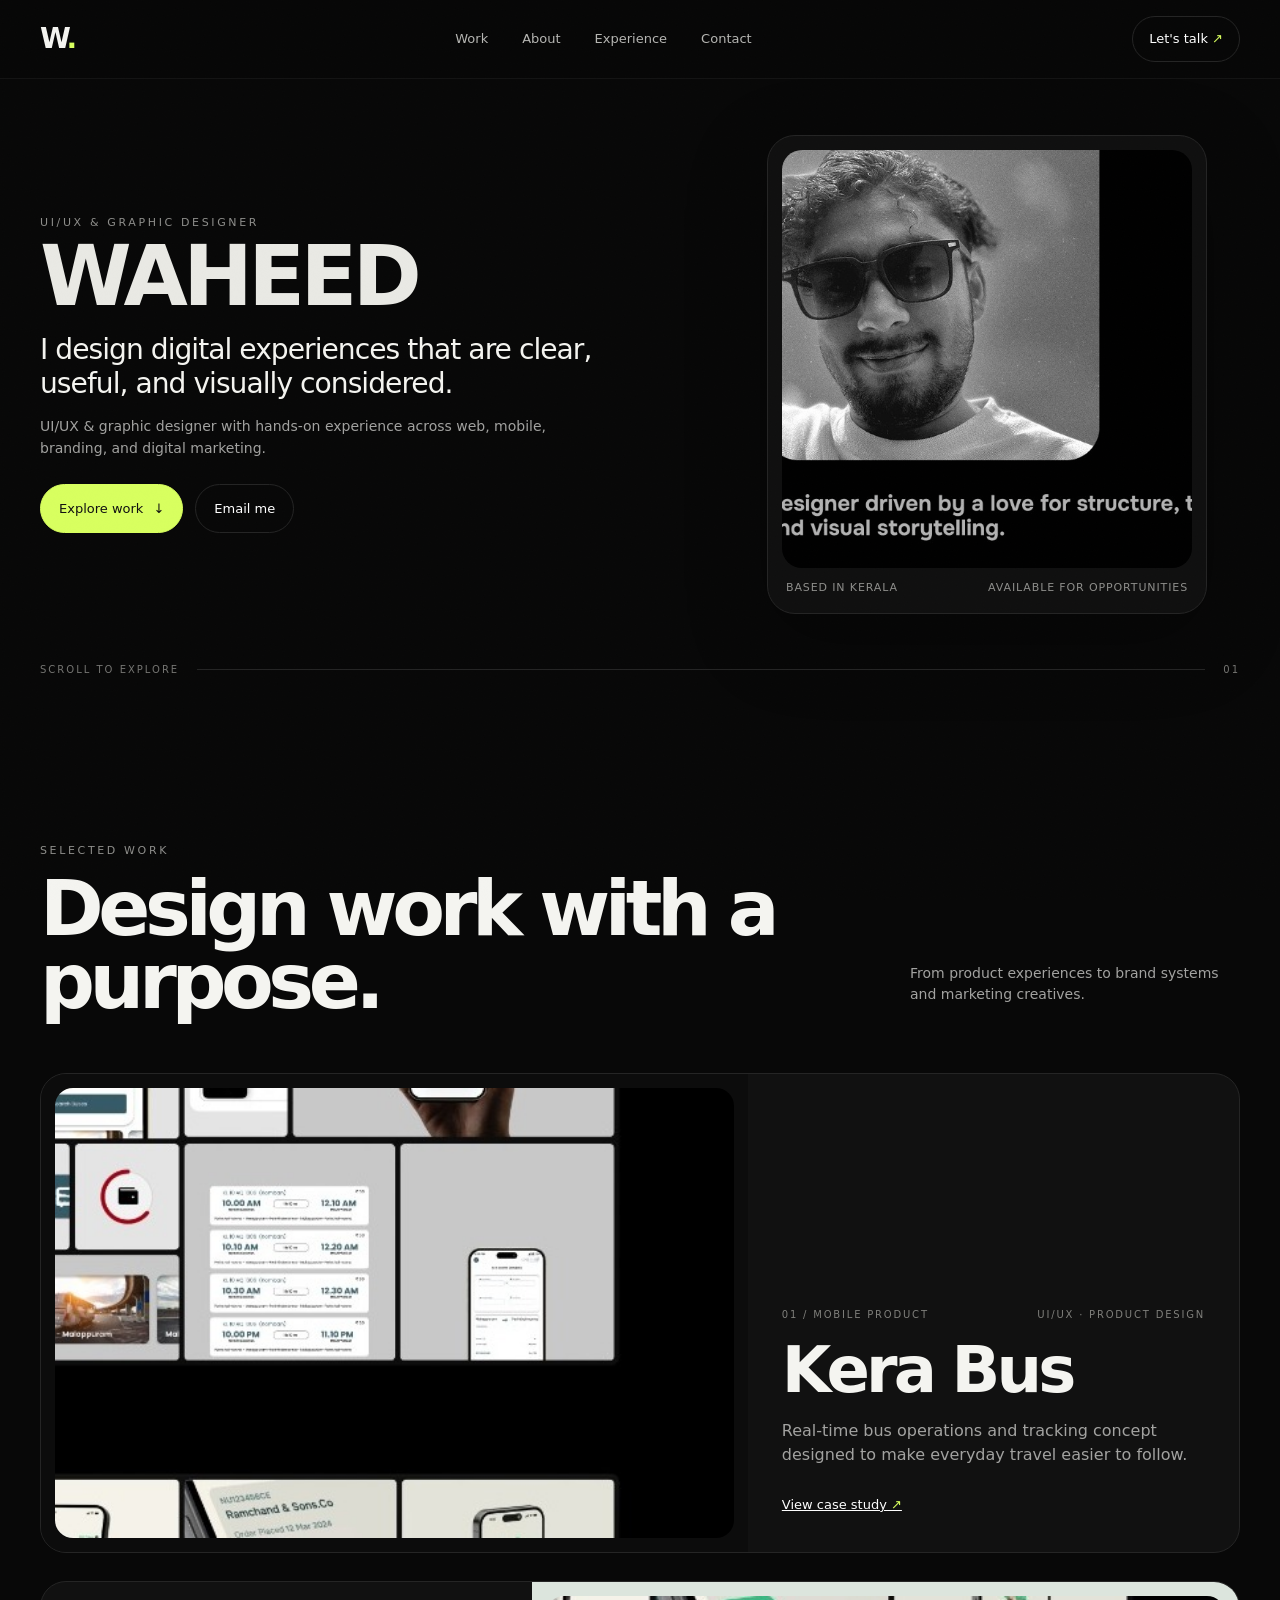
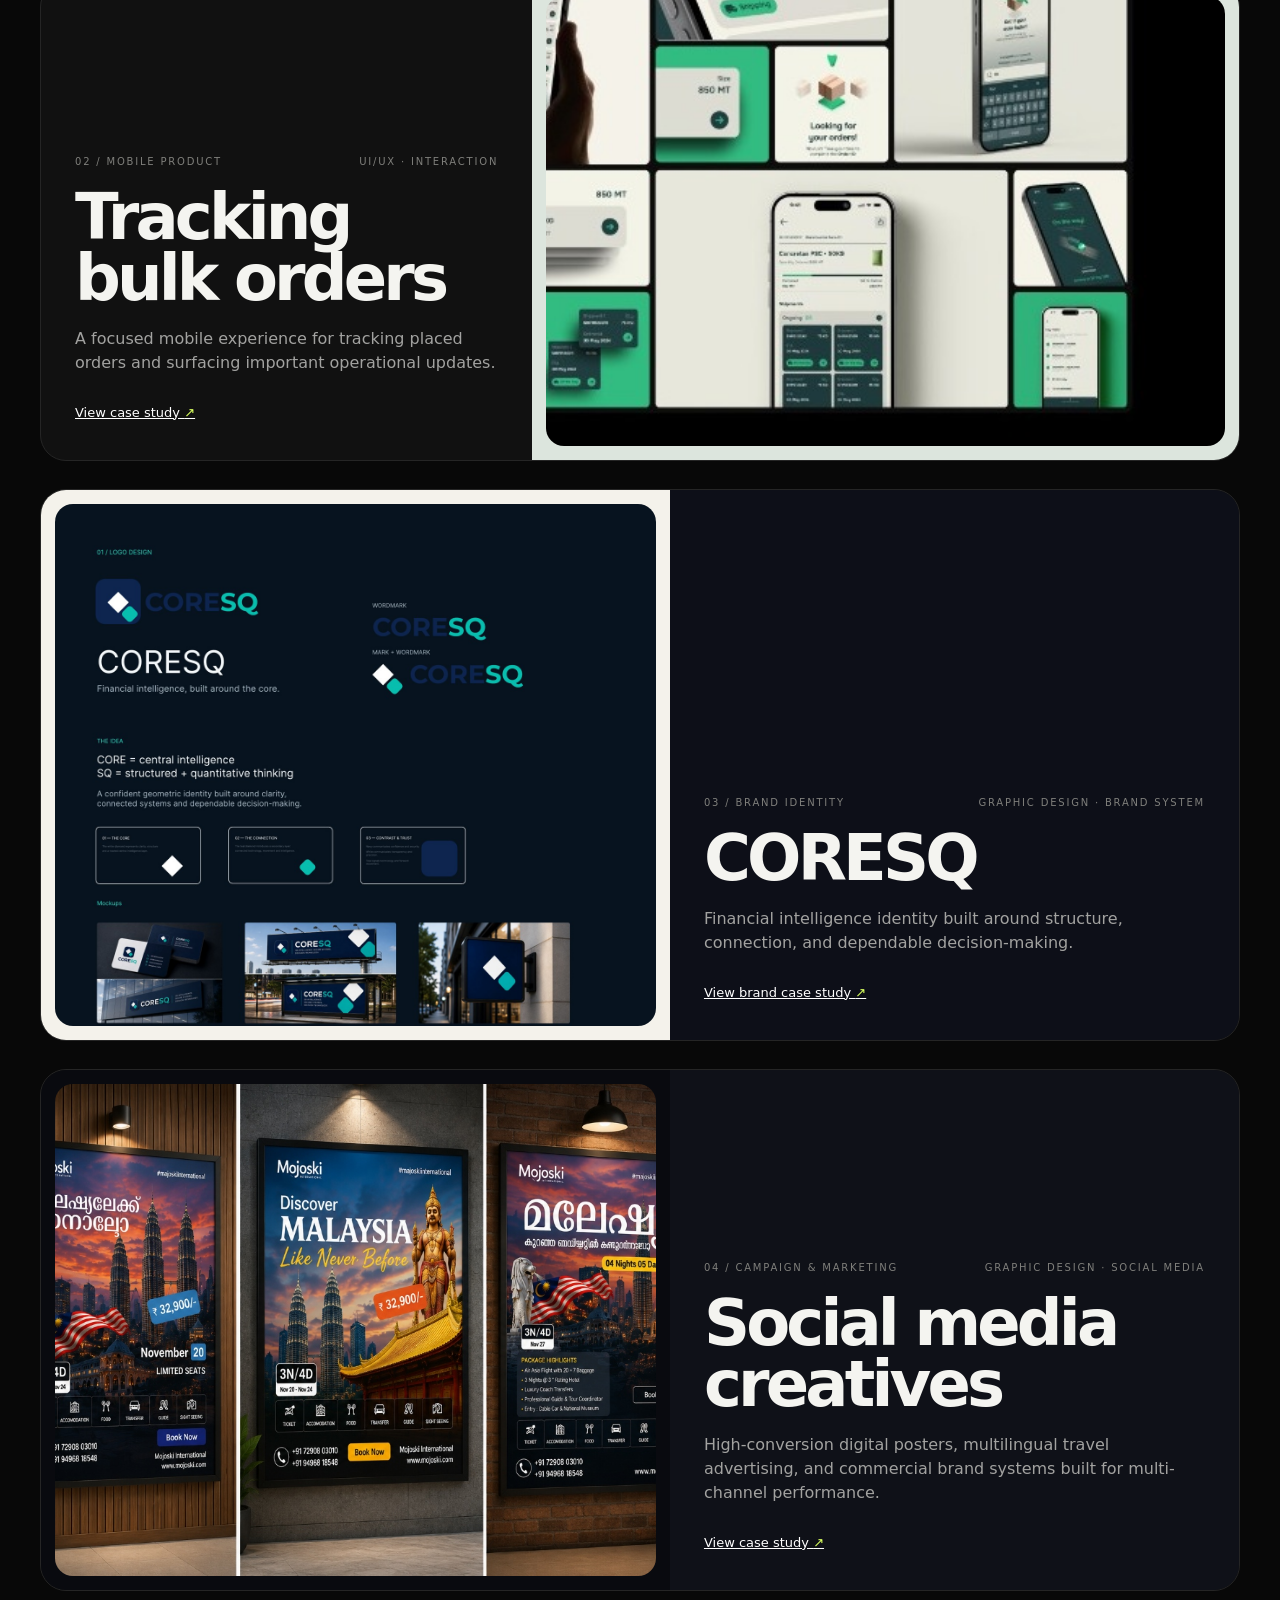
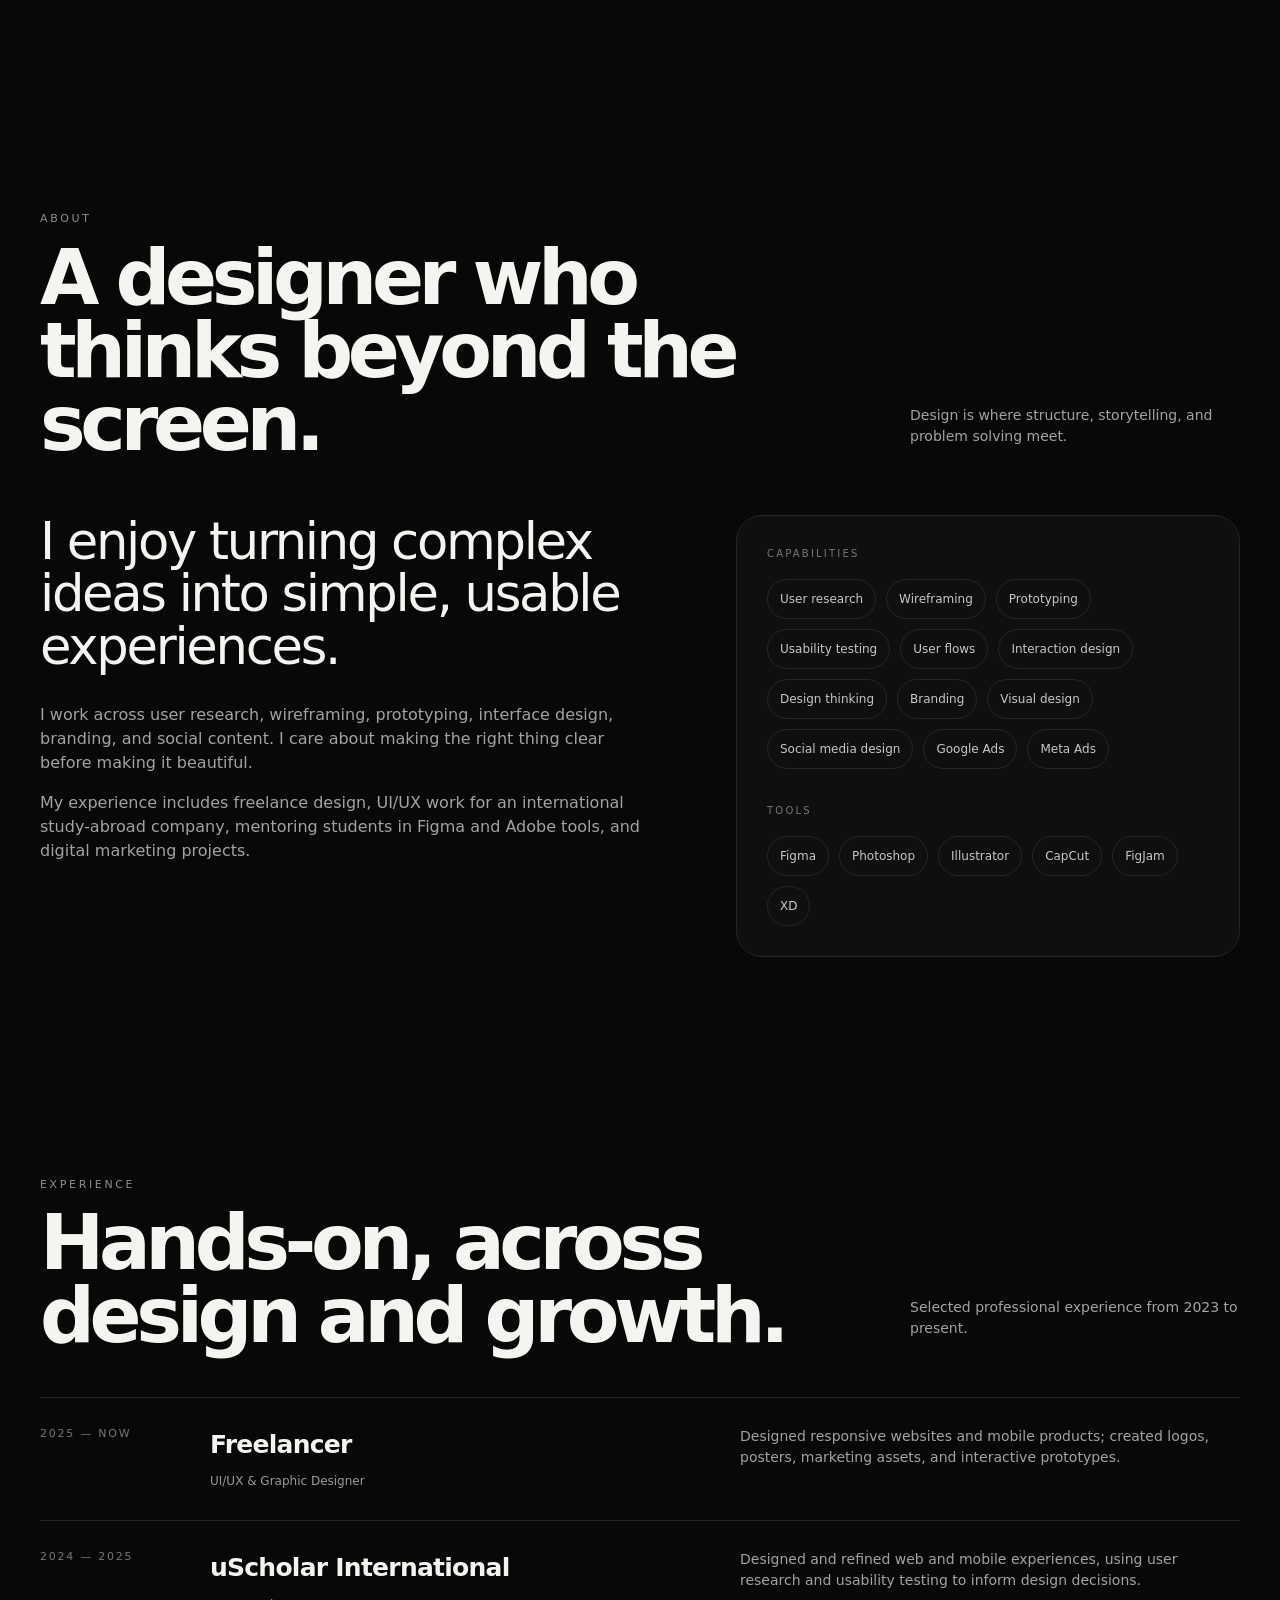
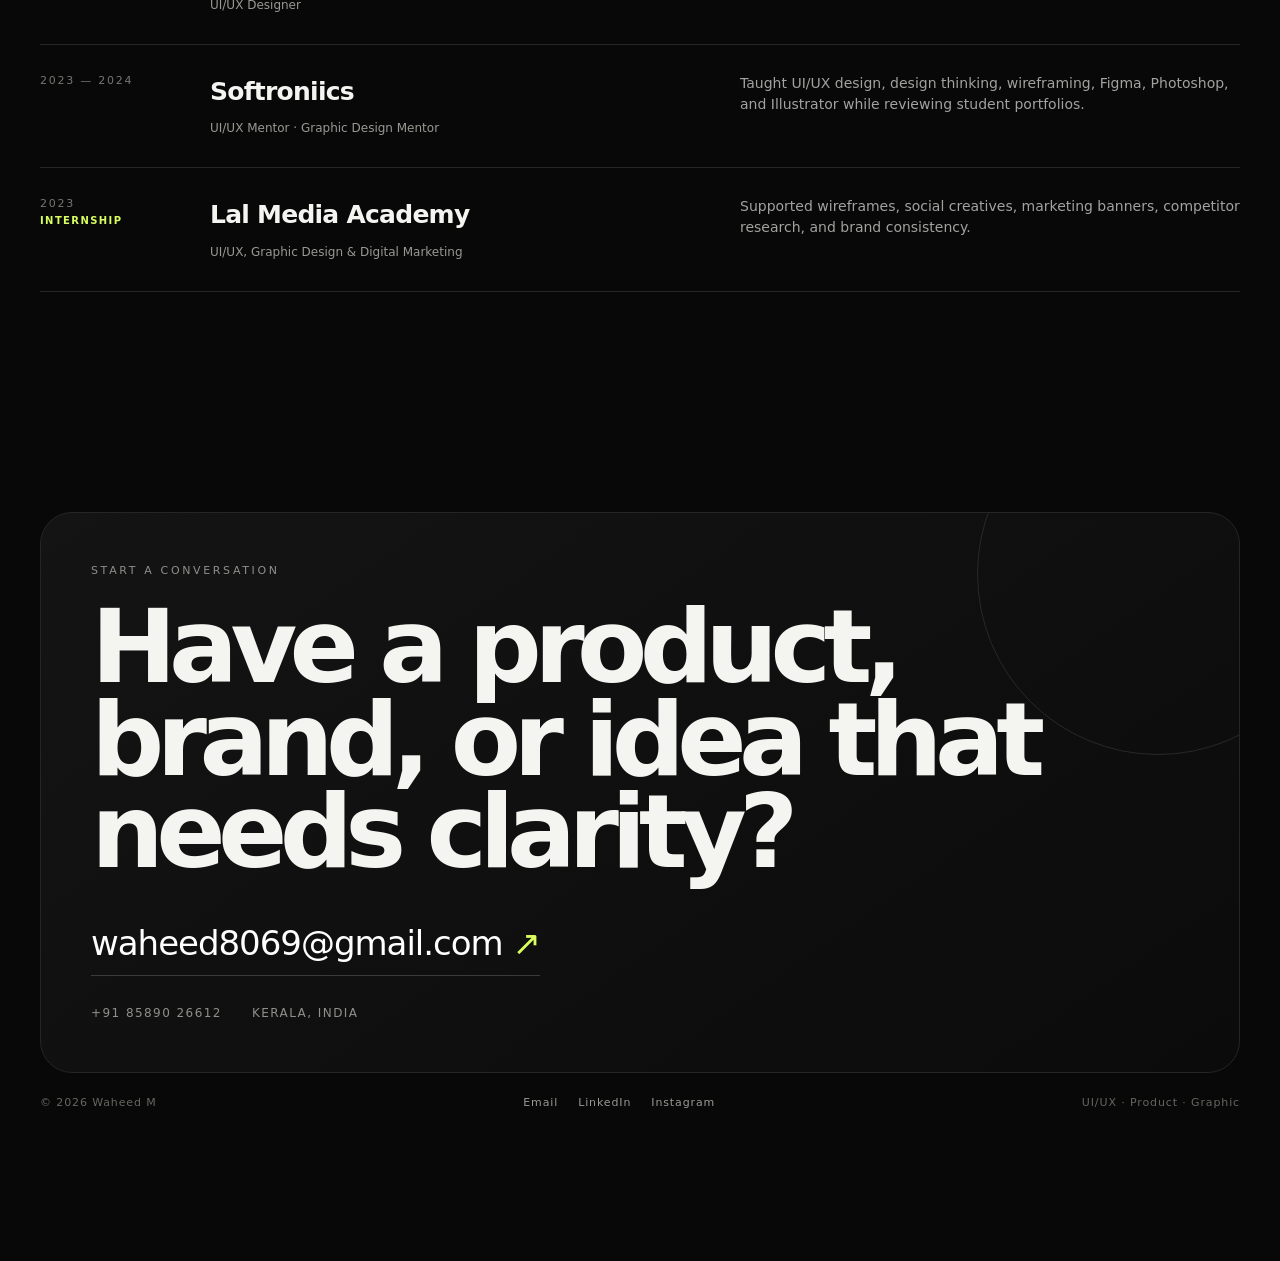
==== commit 49907bc2: "Revert "Add Galaxy Venture HRC web application case study, assets, and portfolio integration" This r" ====
--- a/index.html
+++ b/index.html
@@ -97,18 +97,6 @@
             <a class="text-link" href="social-media-case-study.html">View case study <span>↗</span></a>
           </div>
         </article>
-
-        <article class="project project-feature reveal" data-modal="galaxy">
-          <div class="project-media dark-media">
-            <img src="assets/galaxy-venture.jpg" alt="Galaxy Venture Global HR Platform" />
-          </div>
-          <div class="project-info">
-            <div class="project-meta"><span>05 / WEB APPLICATION · PLATFORM</span><span>UI/UX · WEB DESIGN</span></div>
-            <h3>Galaxy Venture</h3>
-            <p>International recruitment consultancy portal and candidate management platform connecting global talent with leading firms in Europe.</p>
-            <a class="text-link" href="galaxy-venture-hrc.html">View web case study <span>↗</span></a>
-          </div>
-        </article>
       </div>
     </section>
 
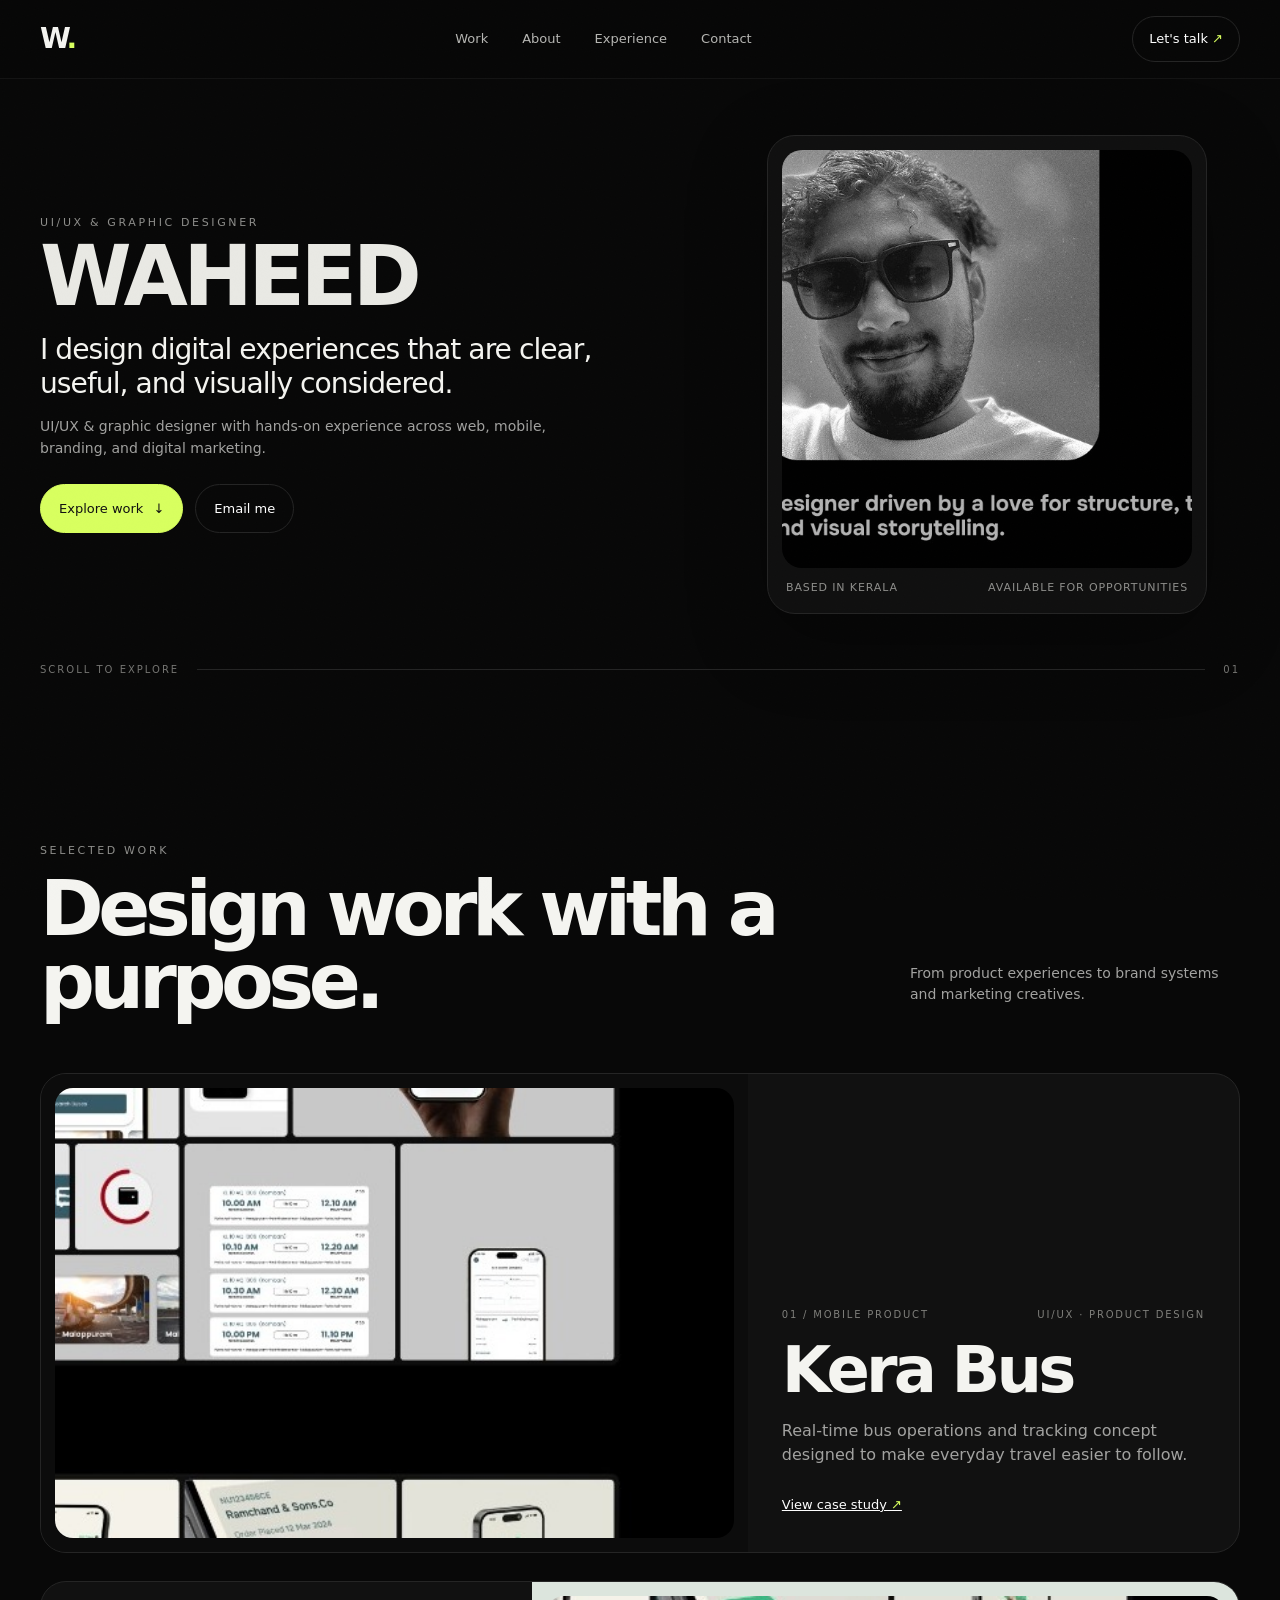
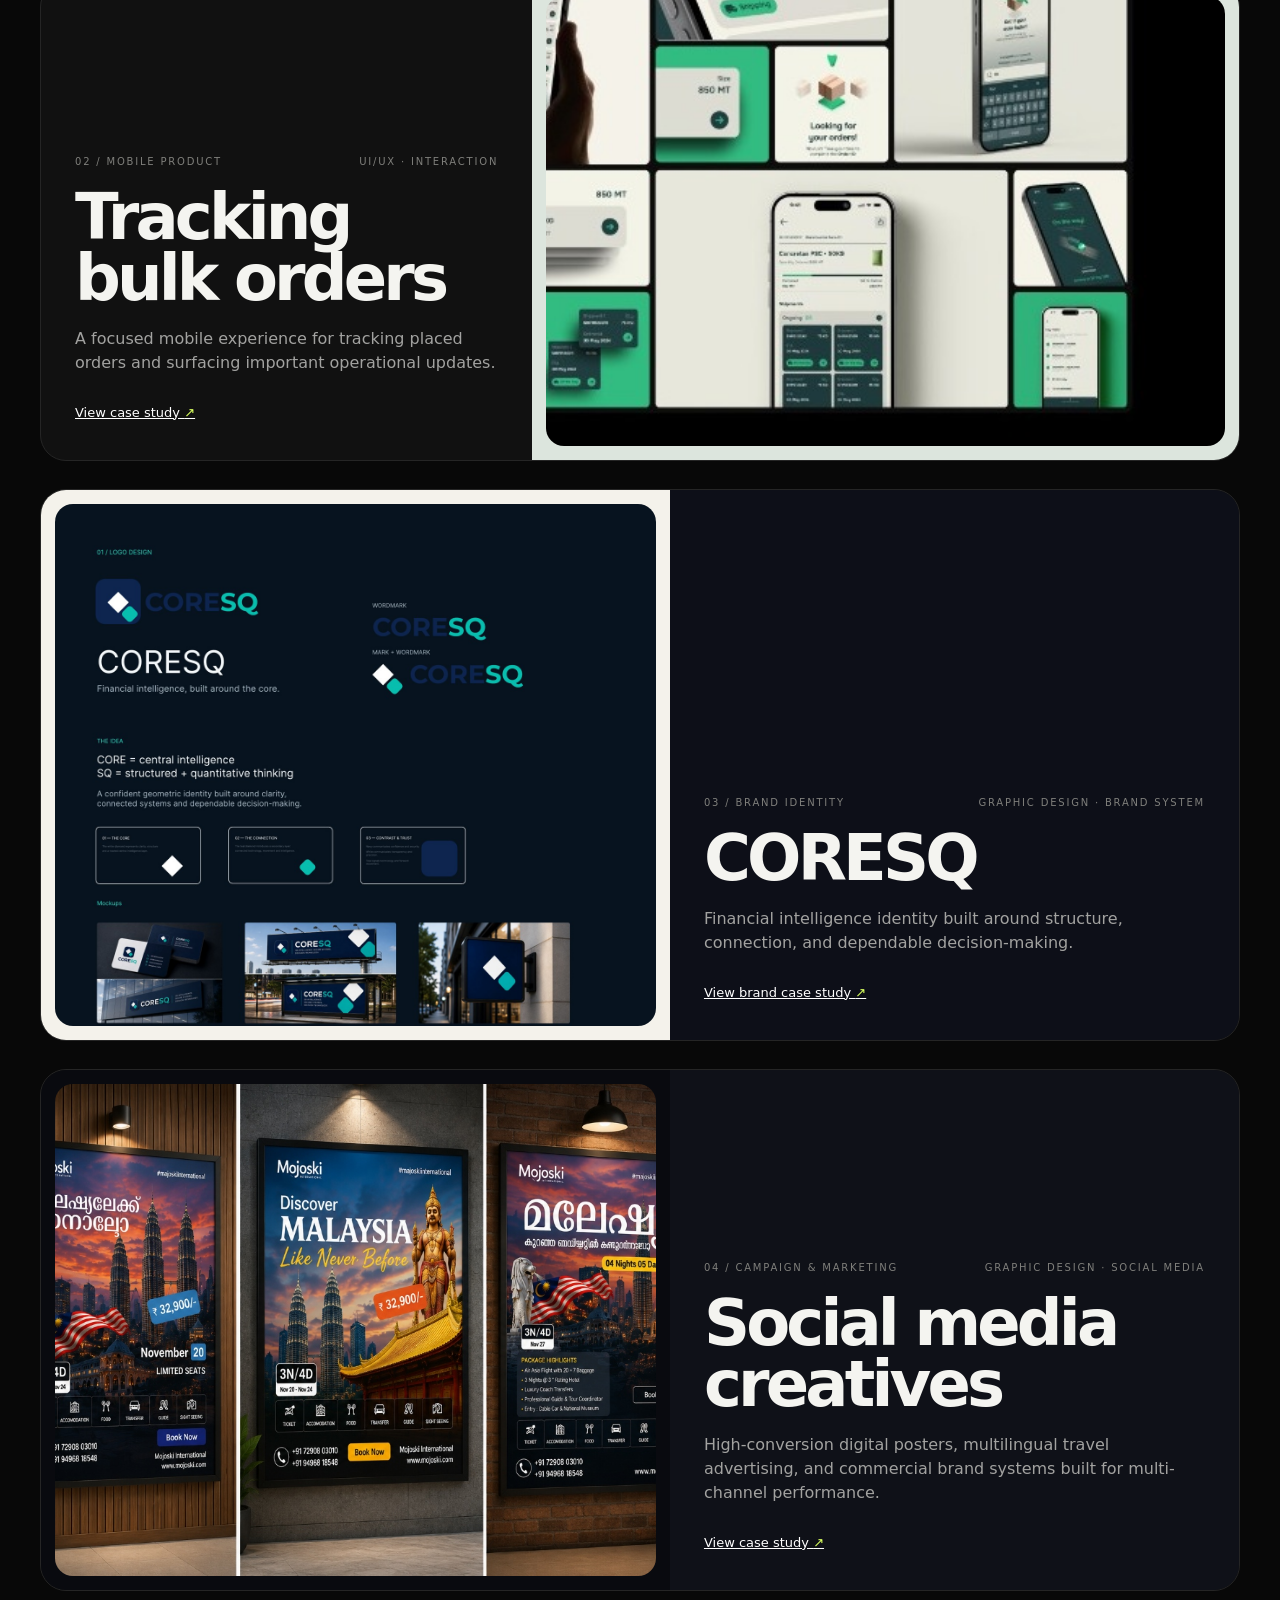
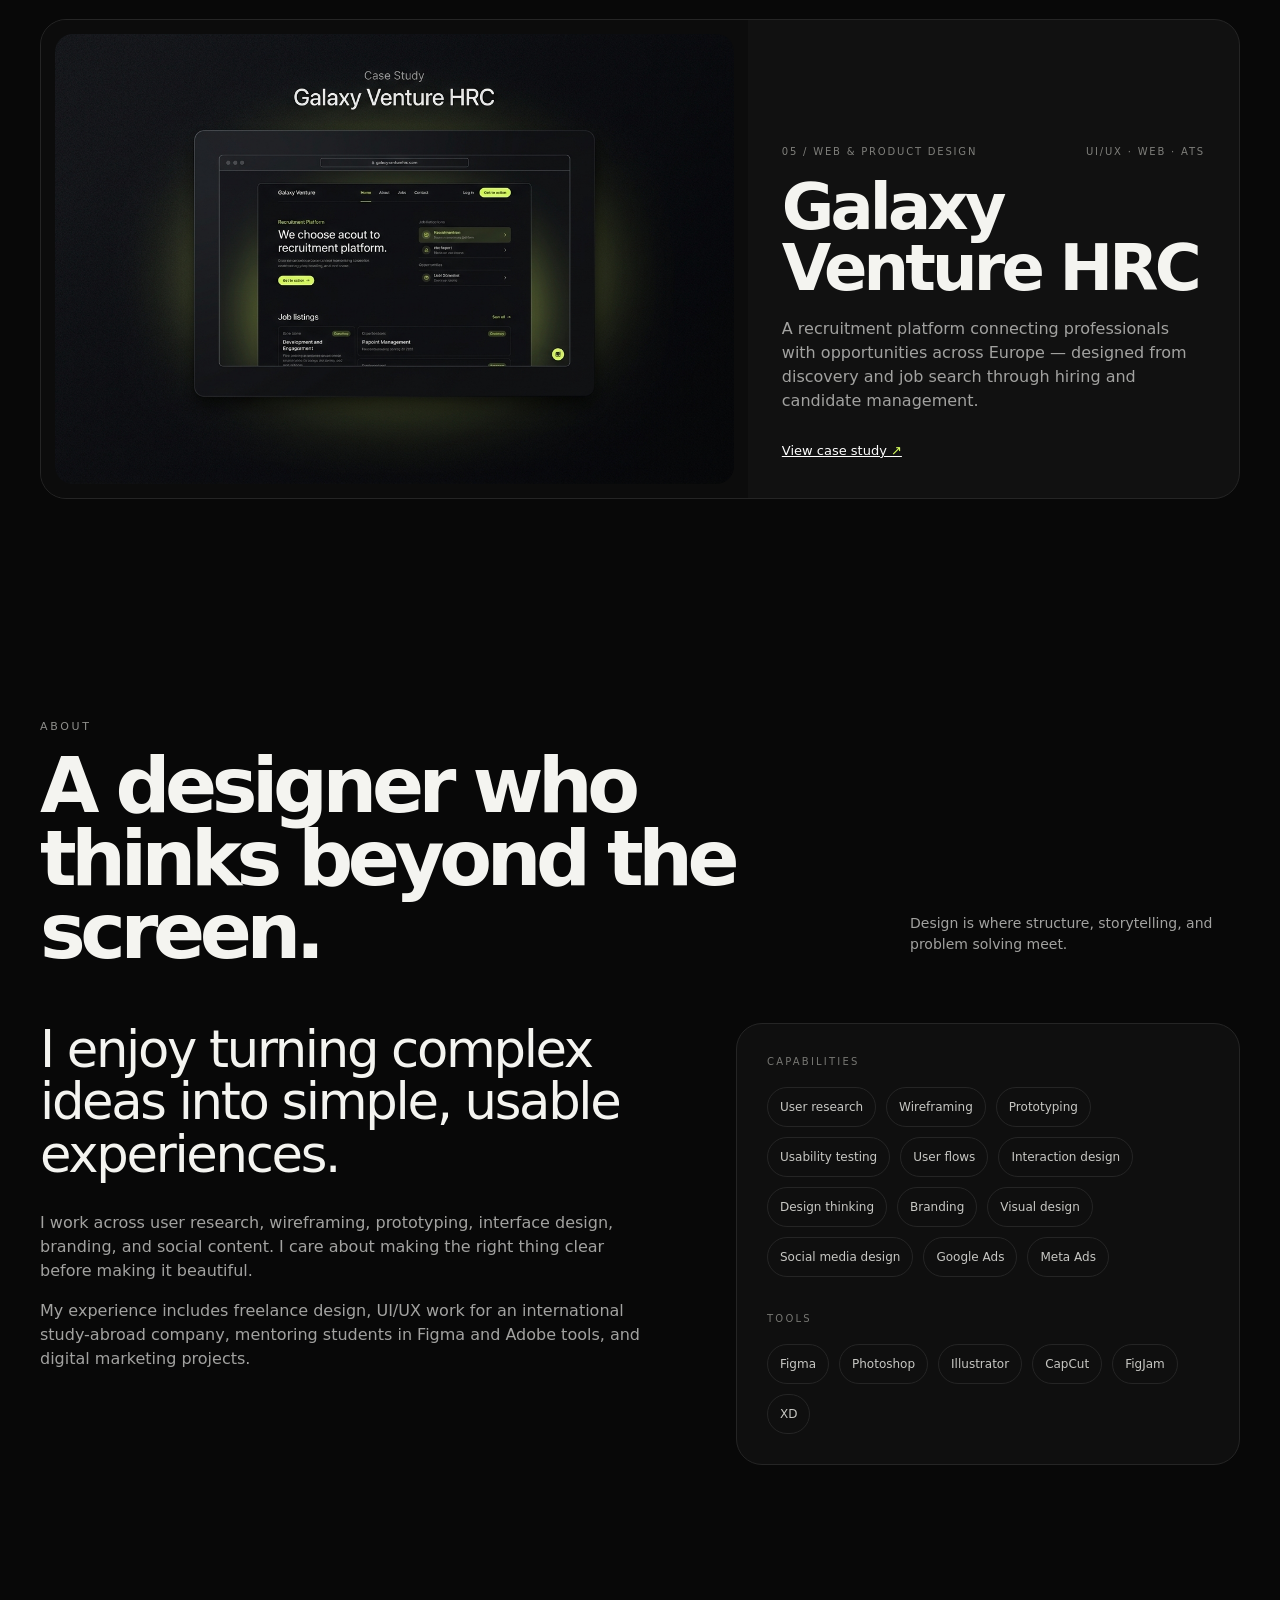
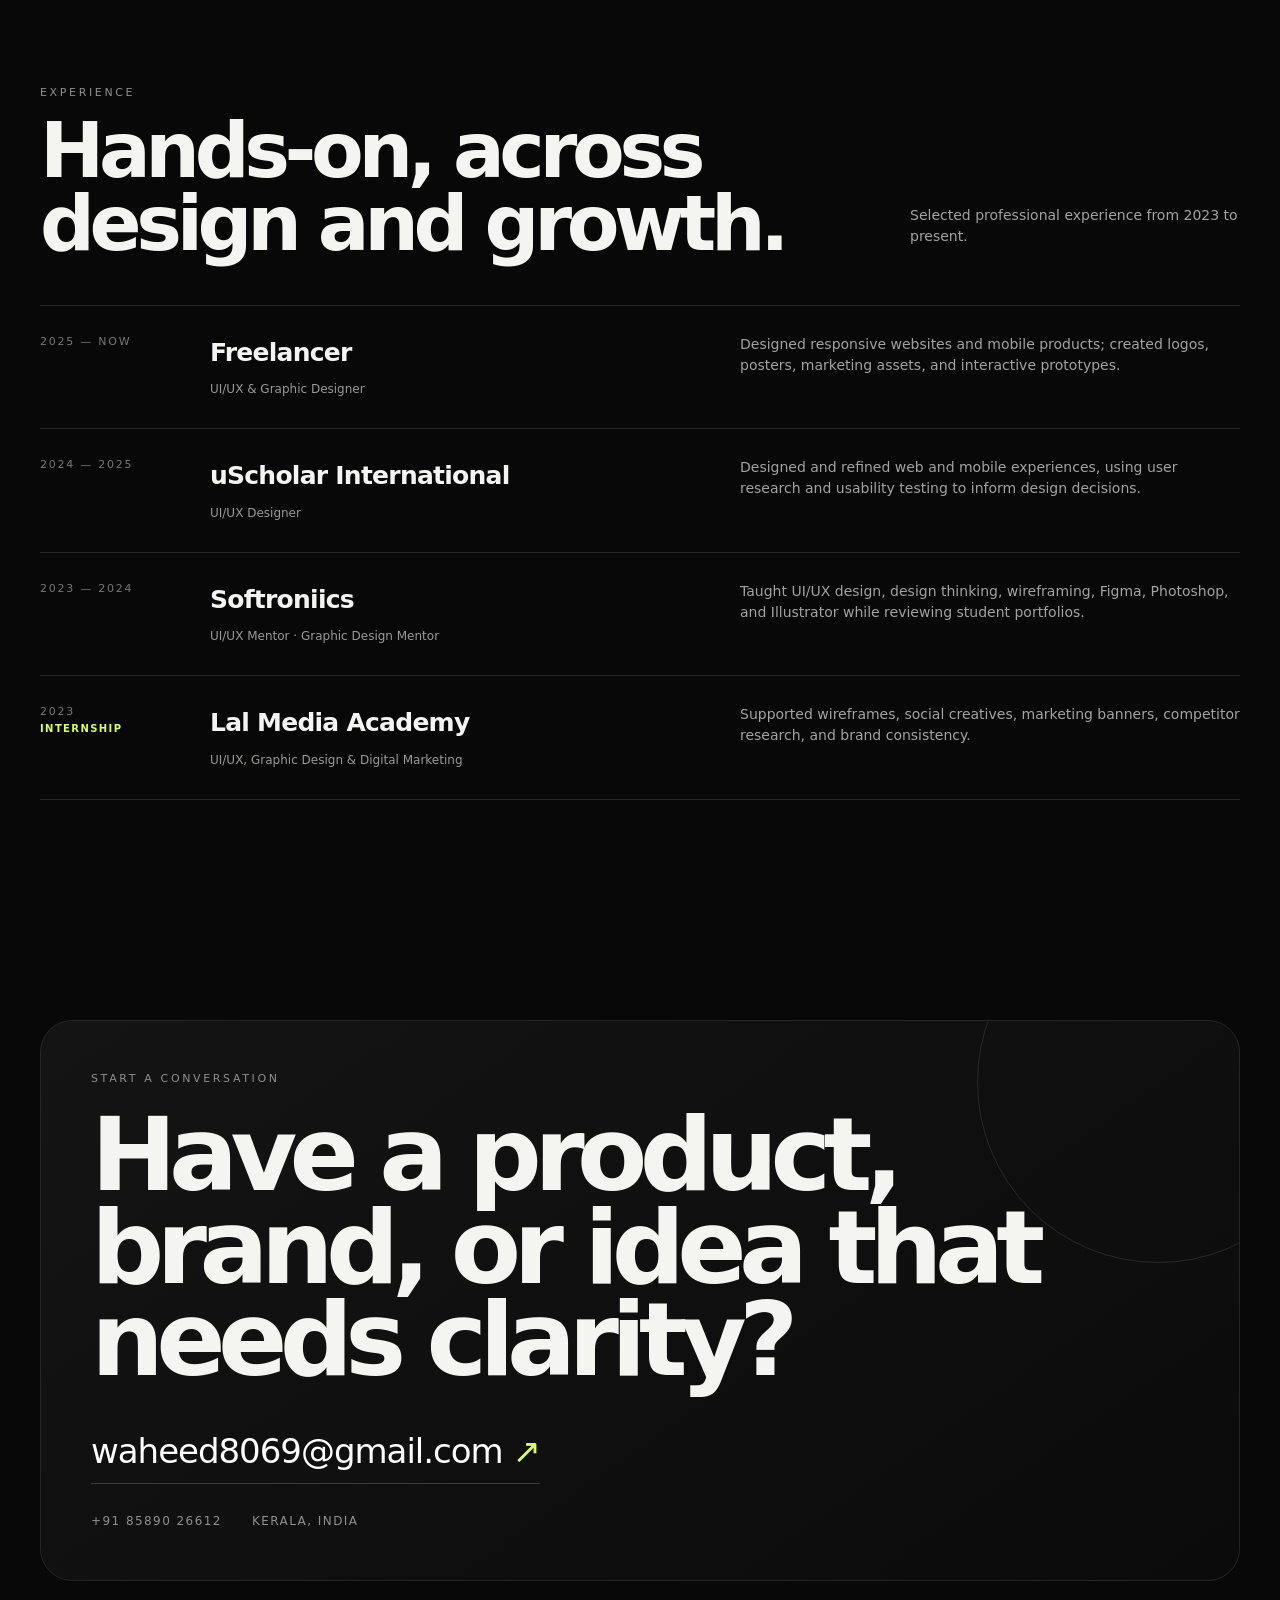
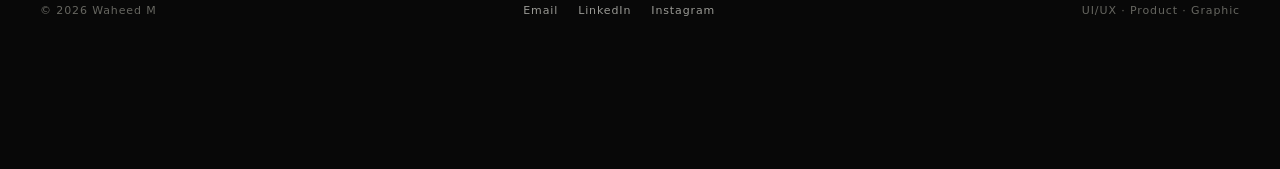
==== commit c8da69c6: "Add Galaxy Venture HRC case study and portfolio section" ====
--- a/index.html
+++ b/index.html
@@ -97,6 +97,16 @@
             <a class="text-link" href="social-media-case-study.html">View case study <span>↗</span></a>
           </div>
         </article>
+
+        <article class="project project-feature reveal" data-modal="galaxy">
+          <div class="project-media dark-media"><img src="assets/galaxy-venture.jpg" alt="Galaxy Venture HRC recruitment platform website preview" /></div>
+          <div class="project-info">
+            <div class="project-meta"><span>05 / WEB &amp; PRODUCT DESIGN</span><span>UI/UX · WEB · ATS</span></div>
+            <h3>Galaxy Venture HRC</h3>
+            <p>A recruitment platform connecting professionals with opportunities across Europe — designed from discovery and job search through hiring and candidate management.</p>
+            <a class="text-link" href="galaxy-venture-hrc.html">View case study <span>↗</span></a>
+          </div>
+        </article>
       </div>
     </section>
 
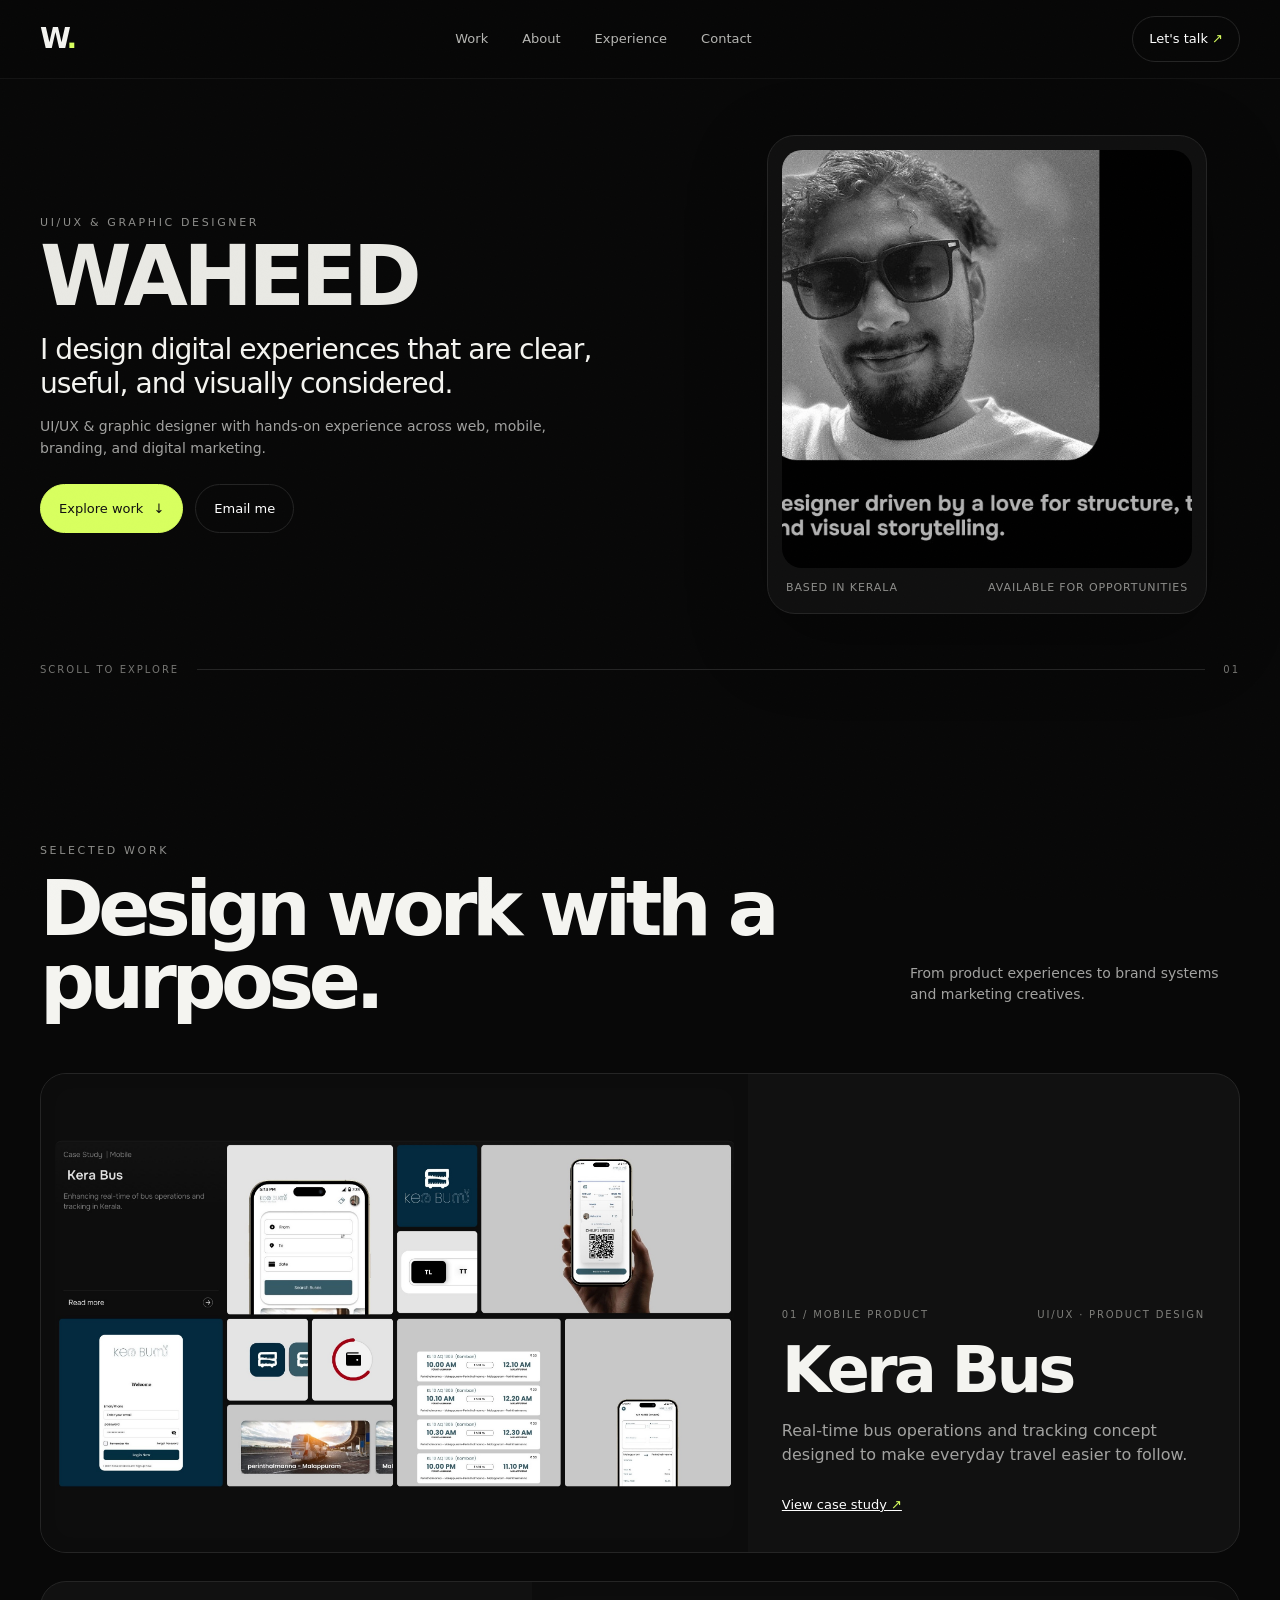
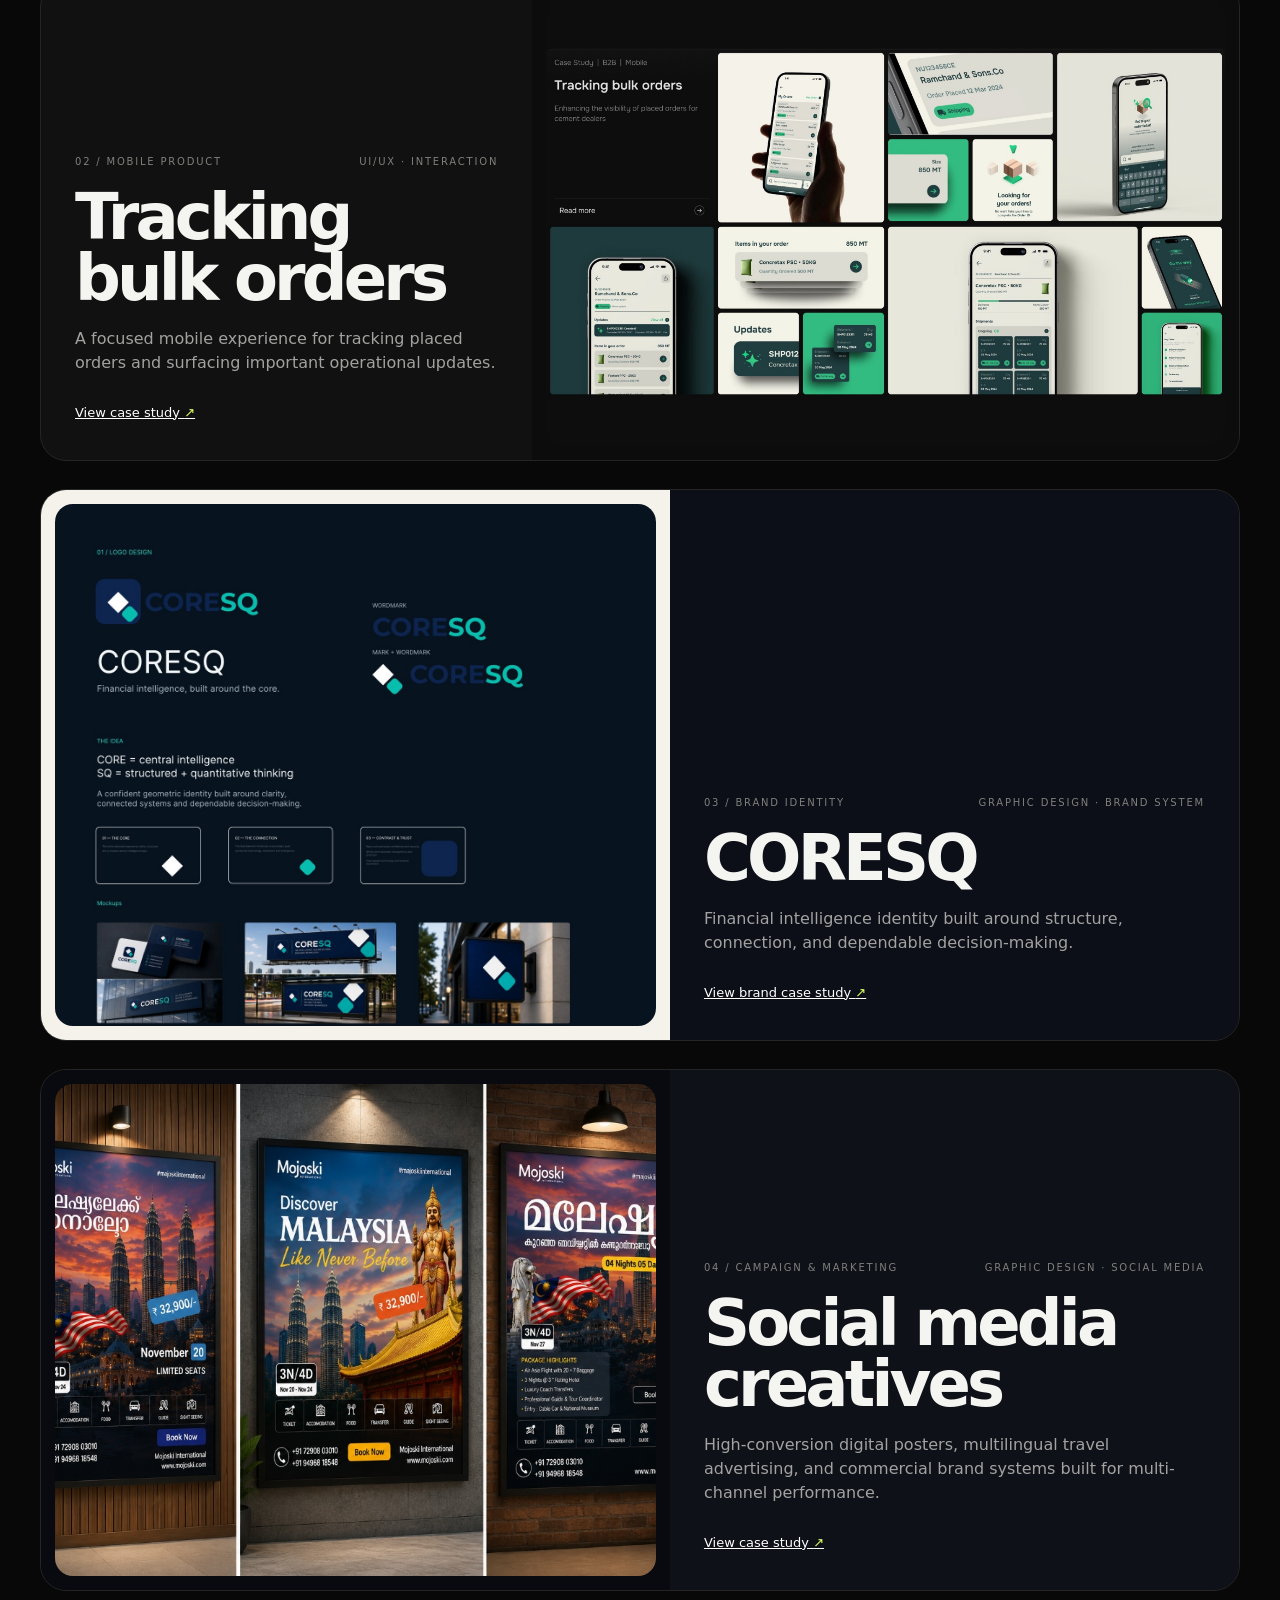
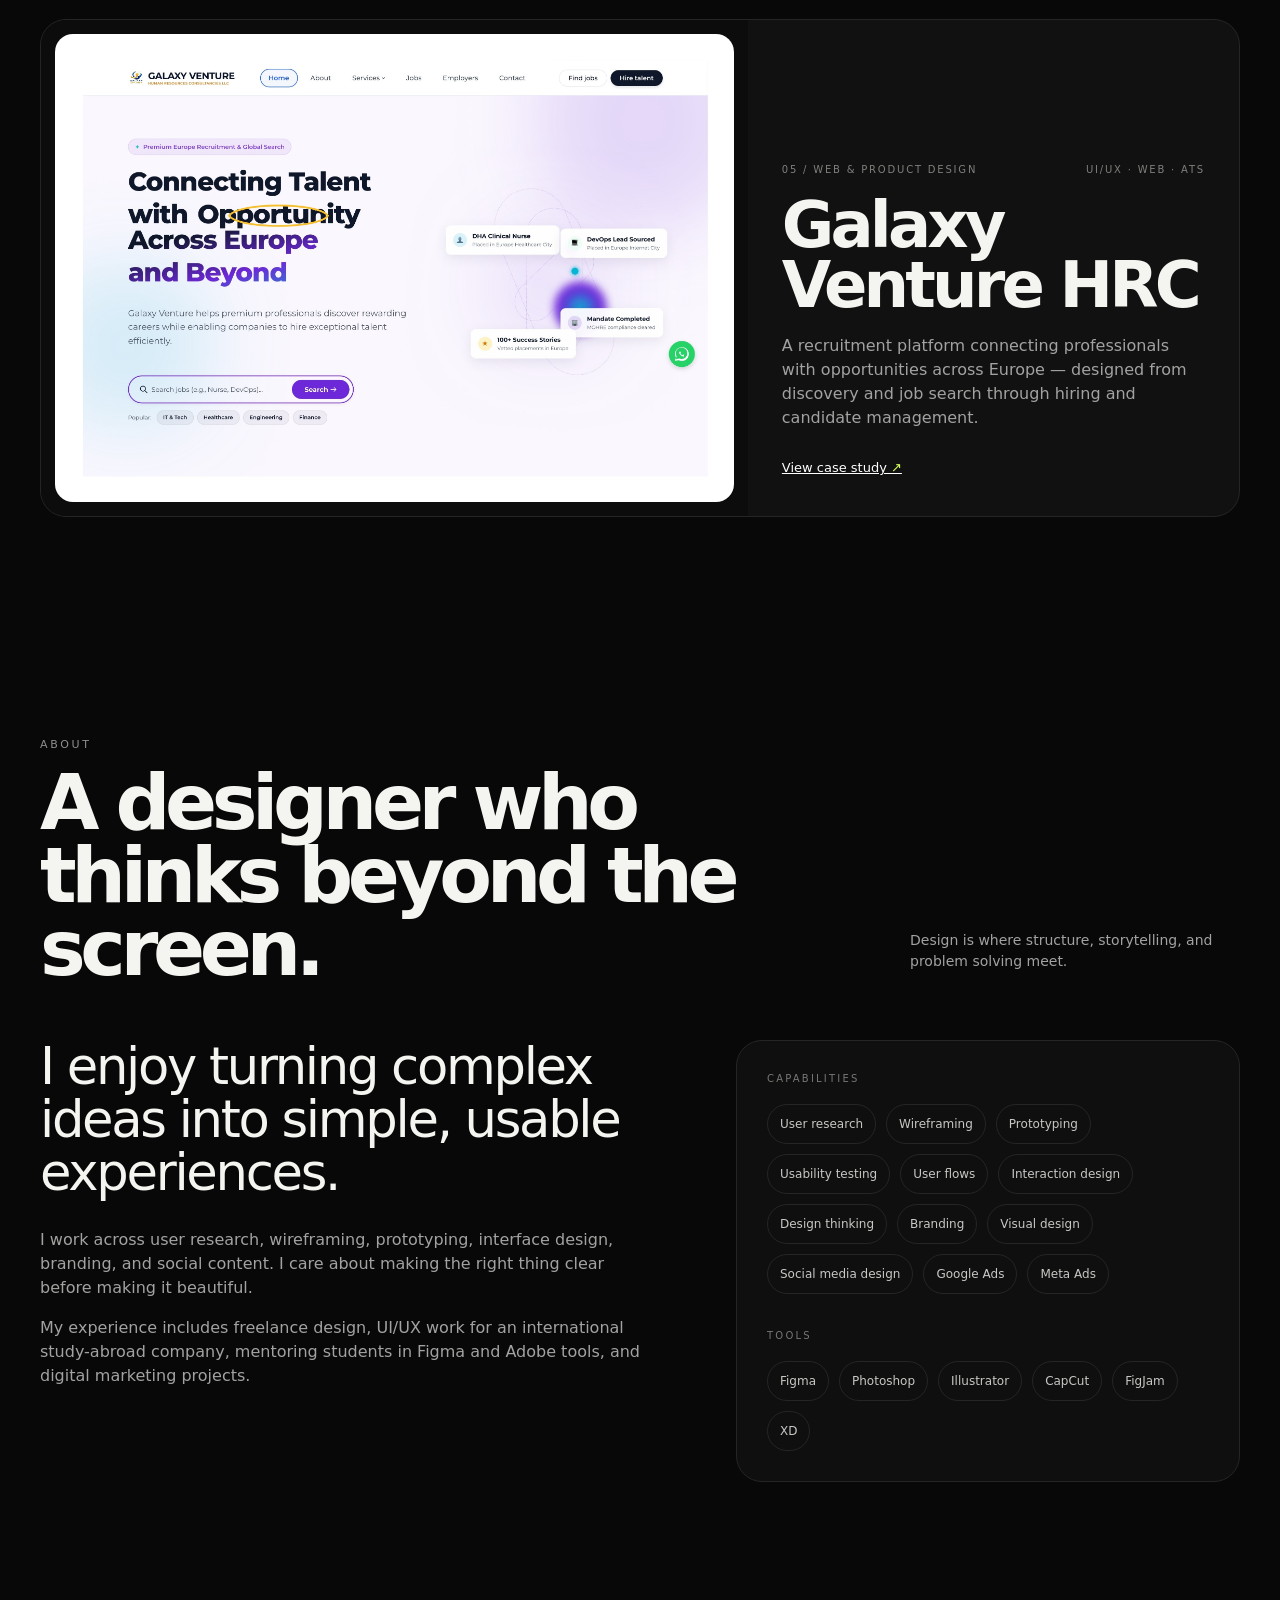
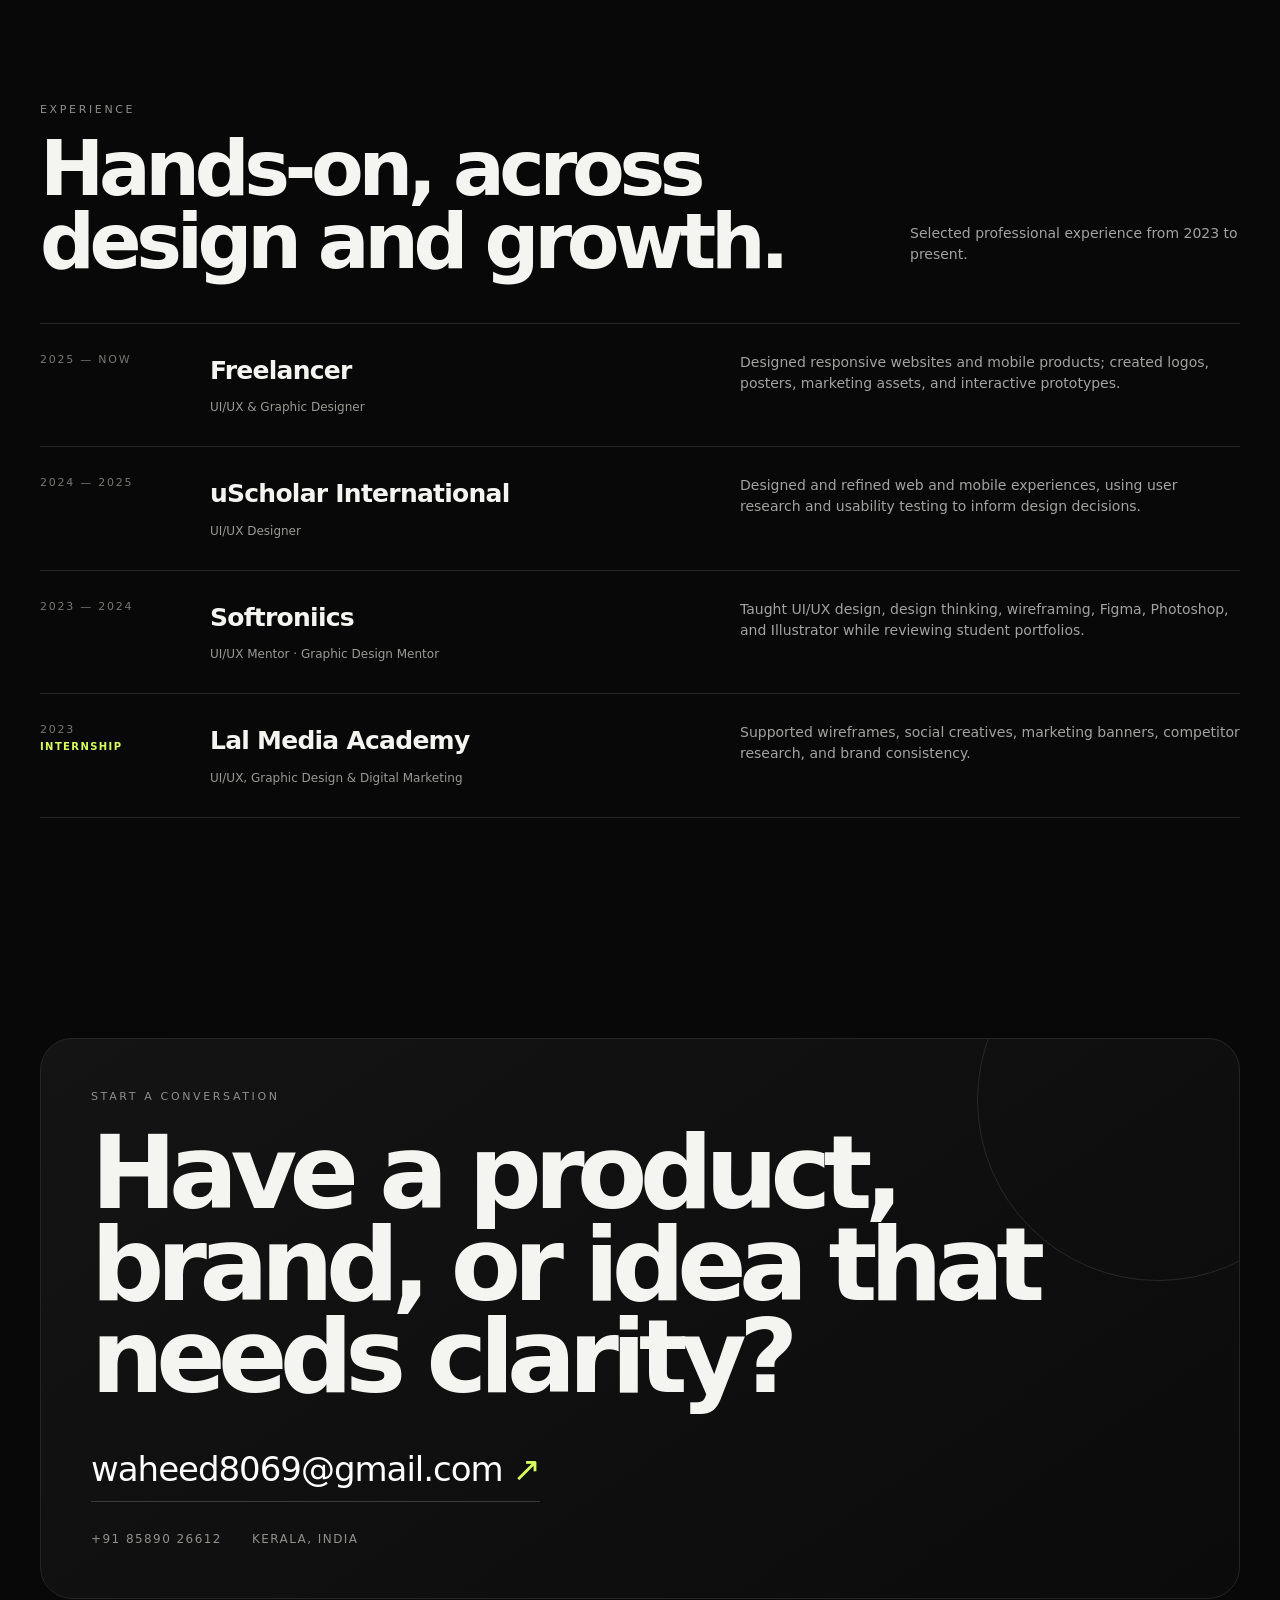
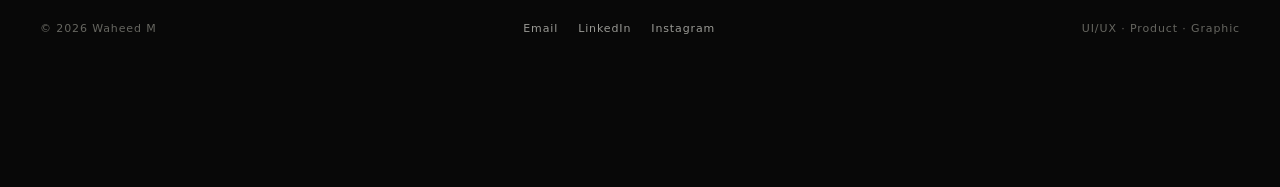
==== commit d3b64cc7: "Update Kera Bus and Tracking bulk orders thumbnails to official case study mockups" ====
--- a/index.html
+++ b/index.html
@@ -67,7 +67,7 @@
         </article>
 
         <article class="project project-feature reverse reveal" data-modal="orders">
-          <div class="project-media light-media"><img src="assets/bulk-orders.jpg" alt="Bulk orders mobile workflow screens" /></div>
+          <div class="project-media dark-media"><img src="assets/bulk-orders.jpg" alt="Bulk orders mobile workflow screens" /></div>
           <div class="project-info">
             <div class="project-meta"><span>02 / MOBILE PRODUCT</span><span>UI/UX · INTERACTION</span></div>
             <h3>Tracking bulk orders</h3>
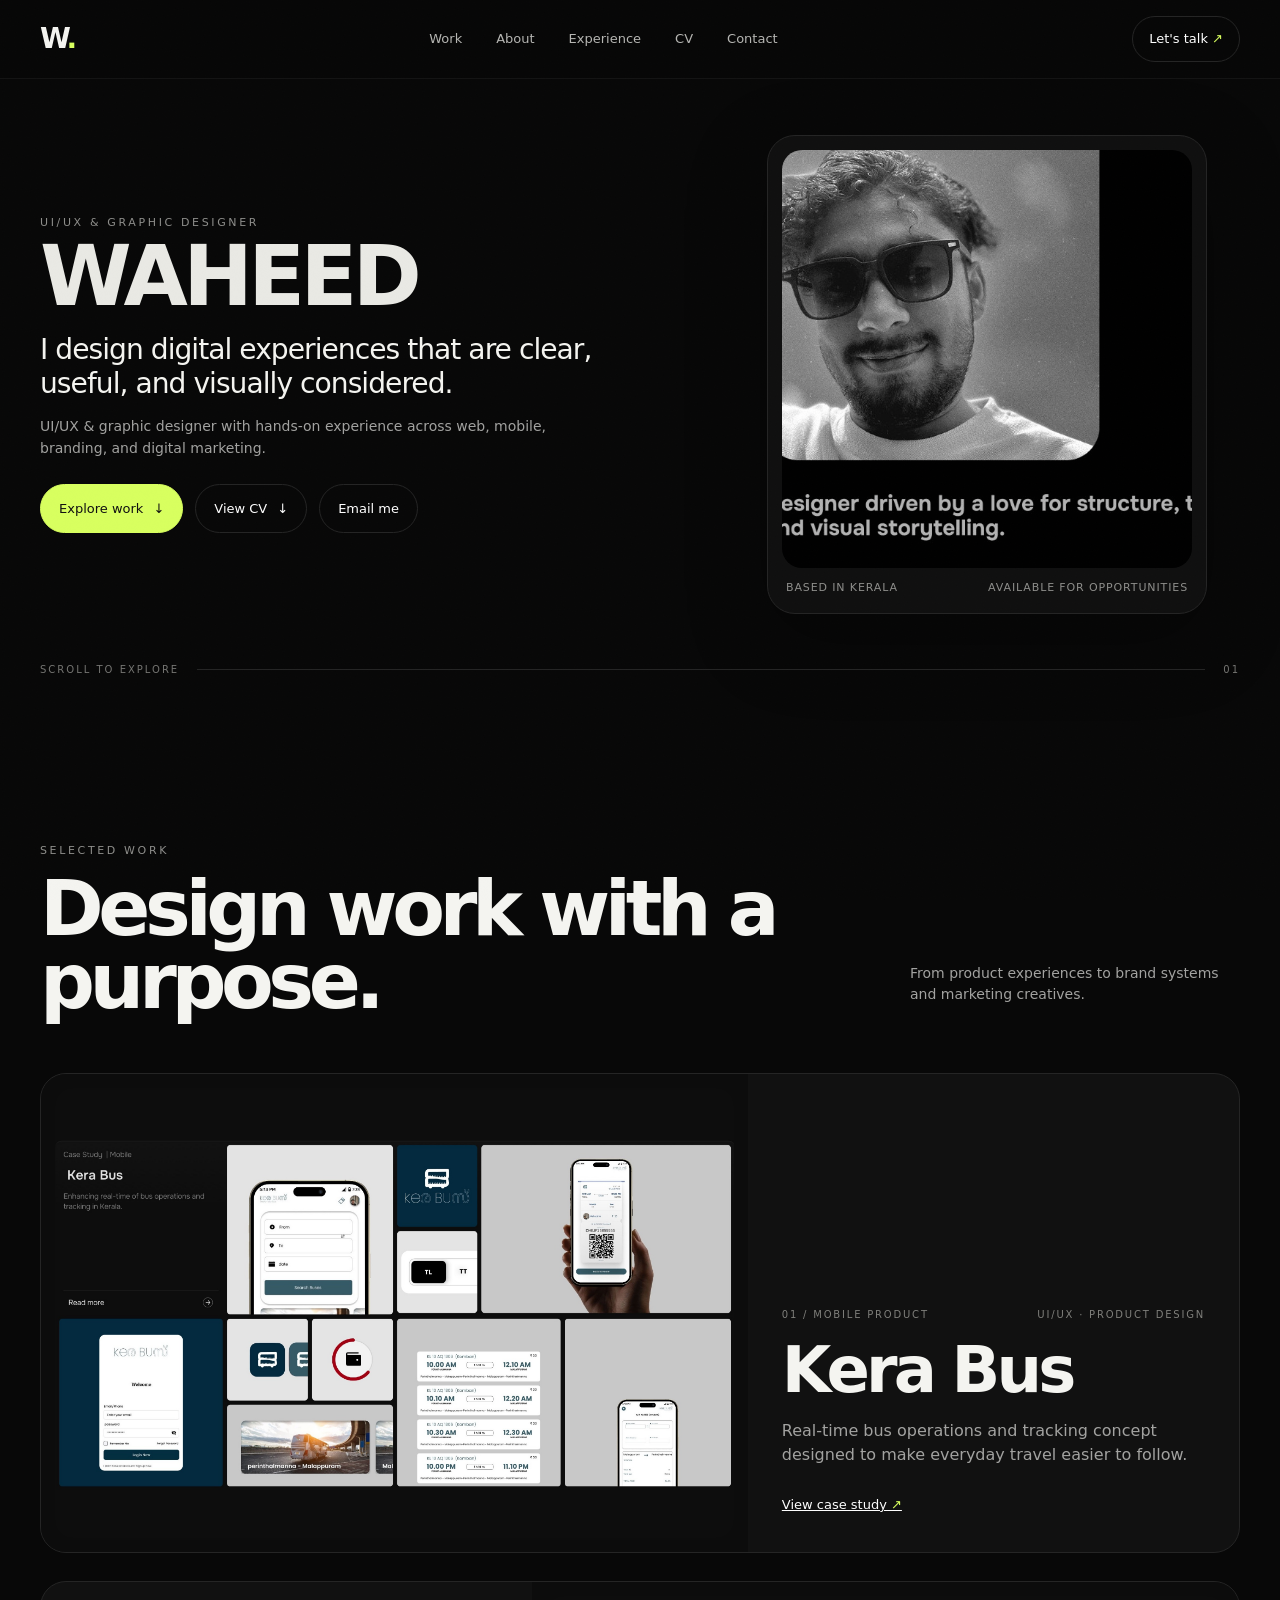
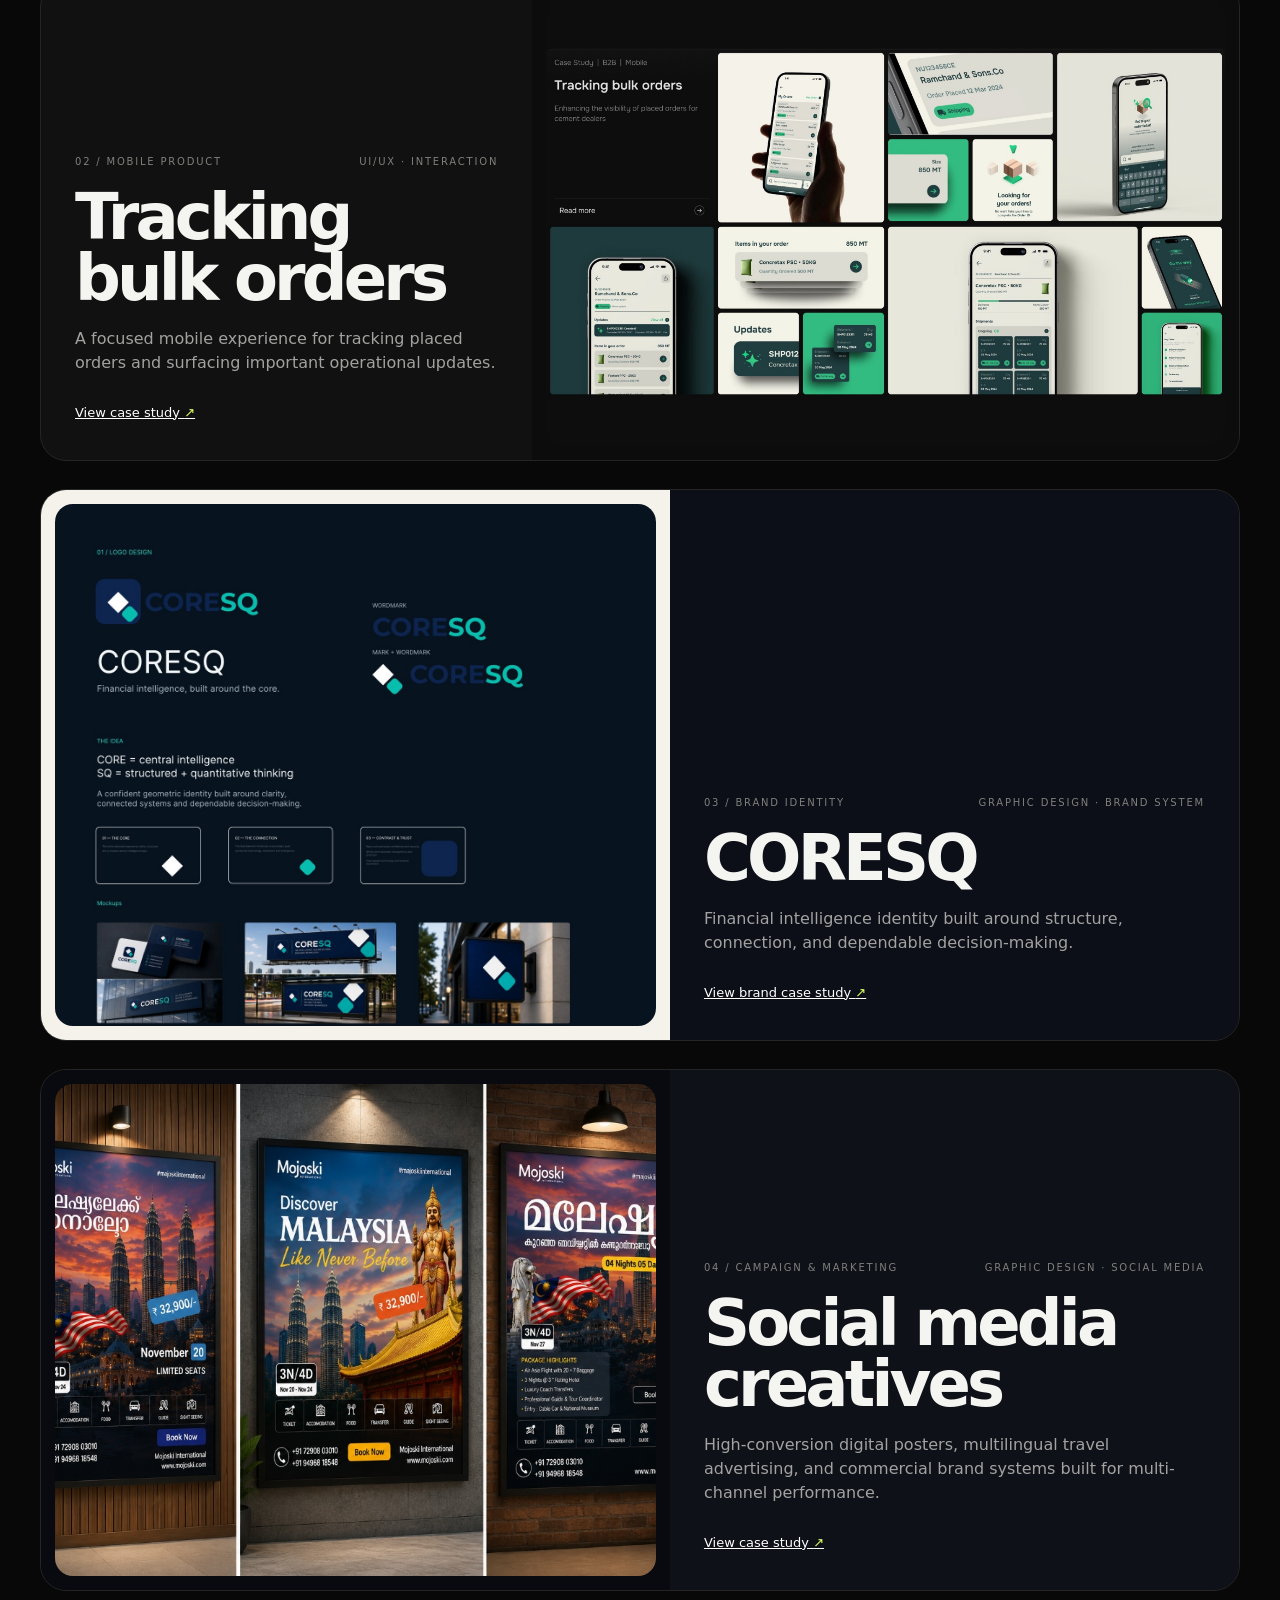
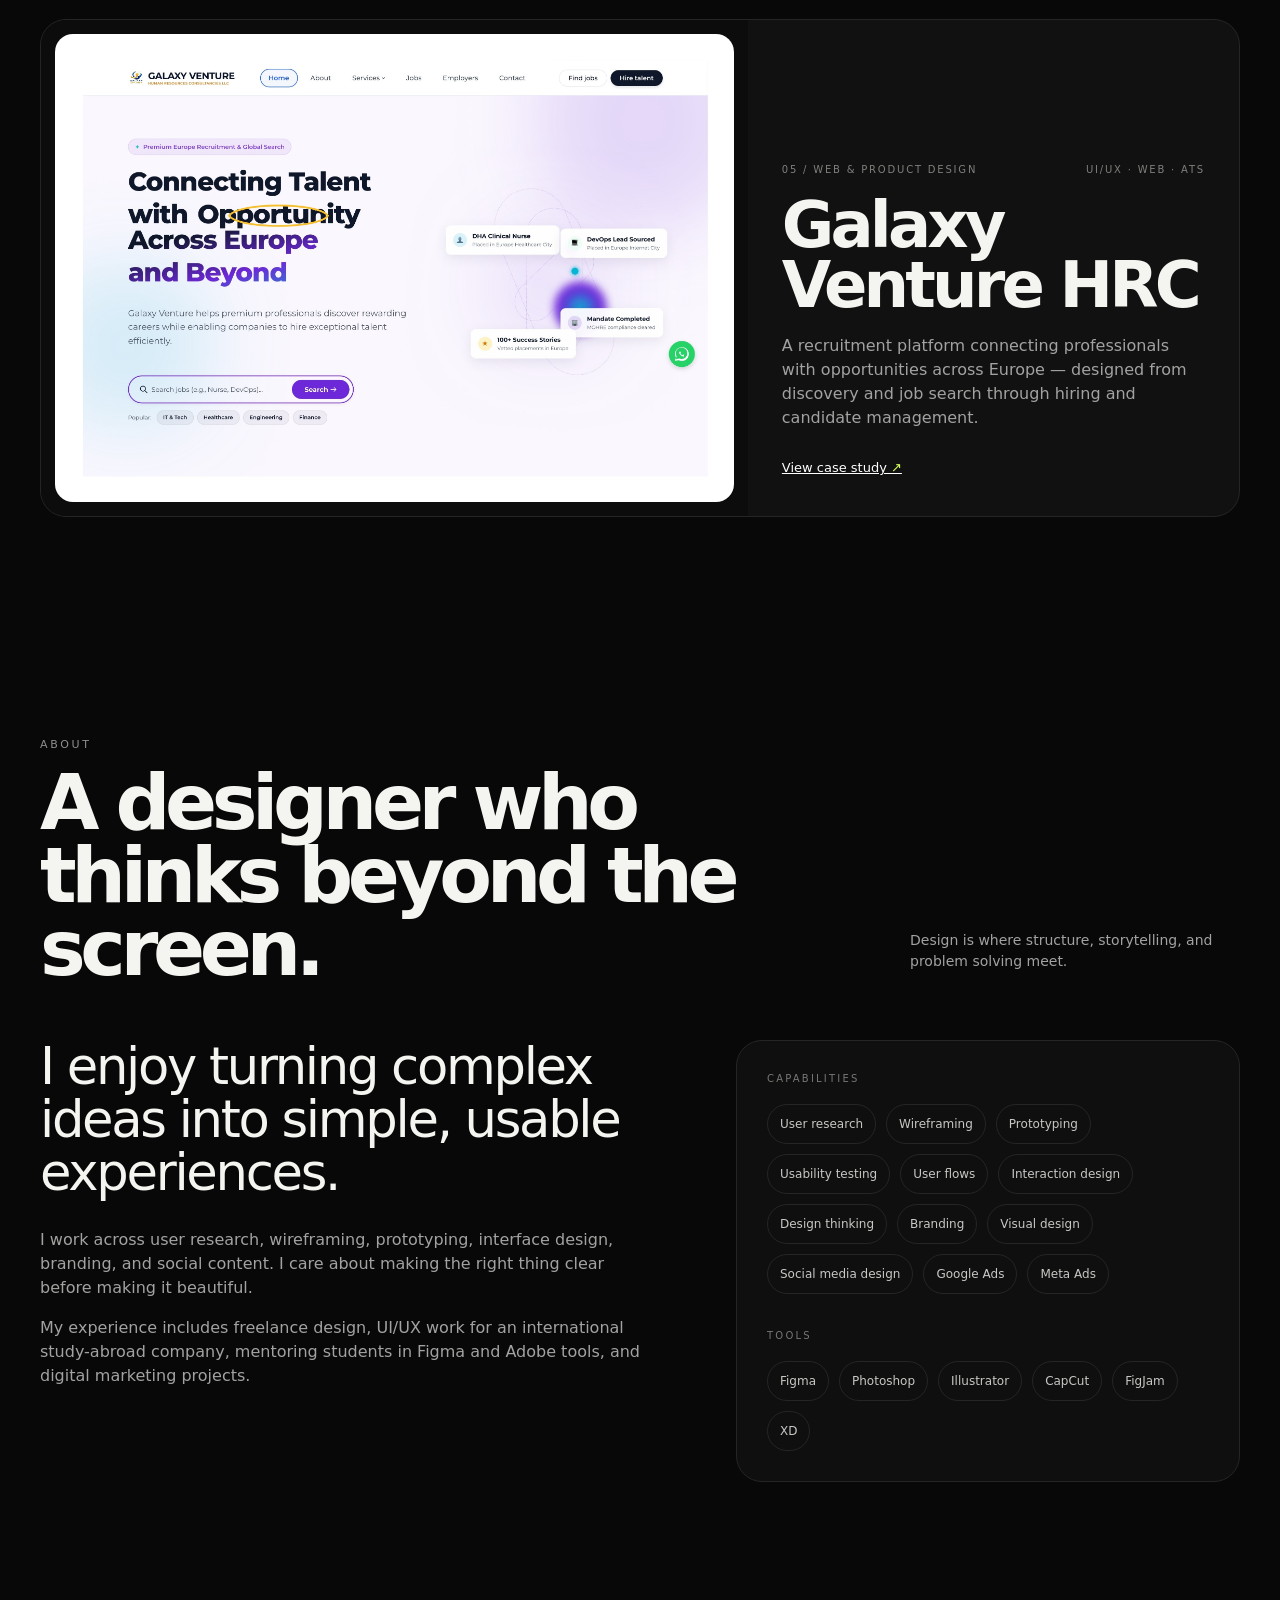
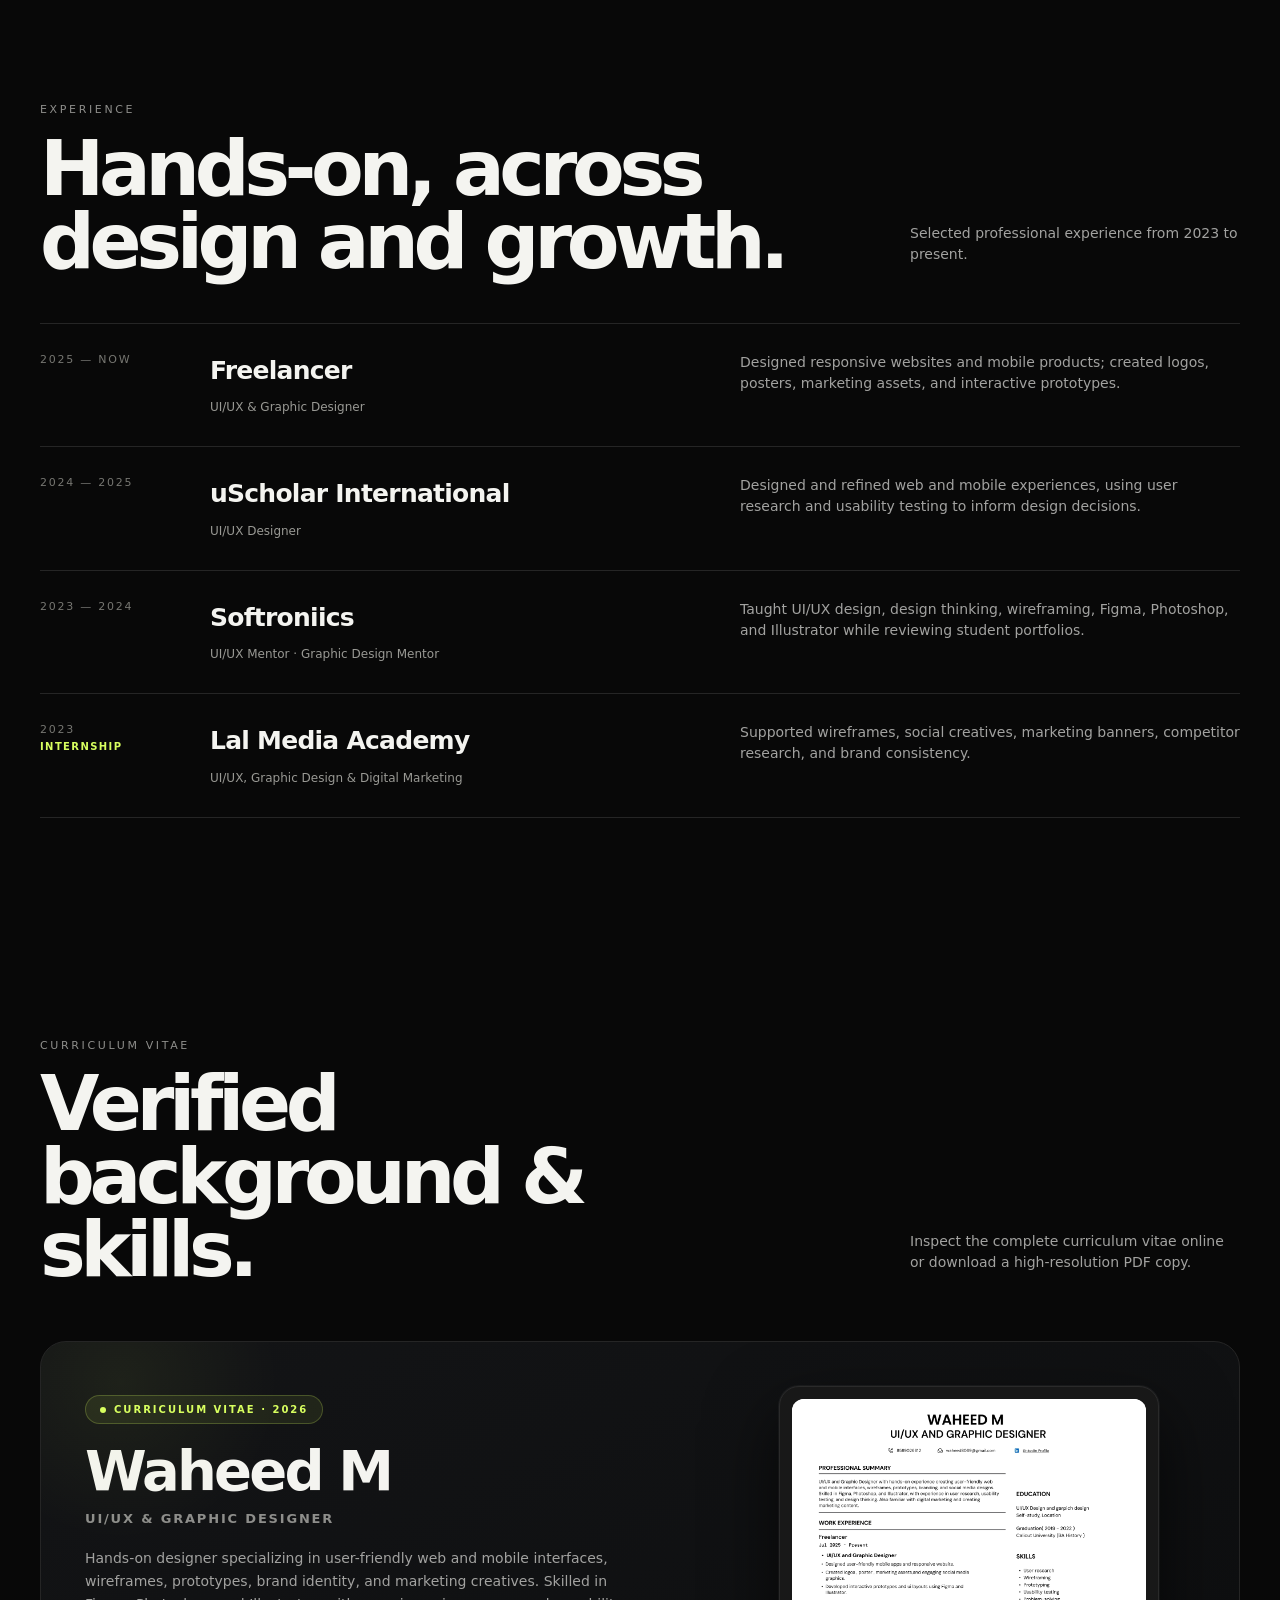
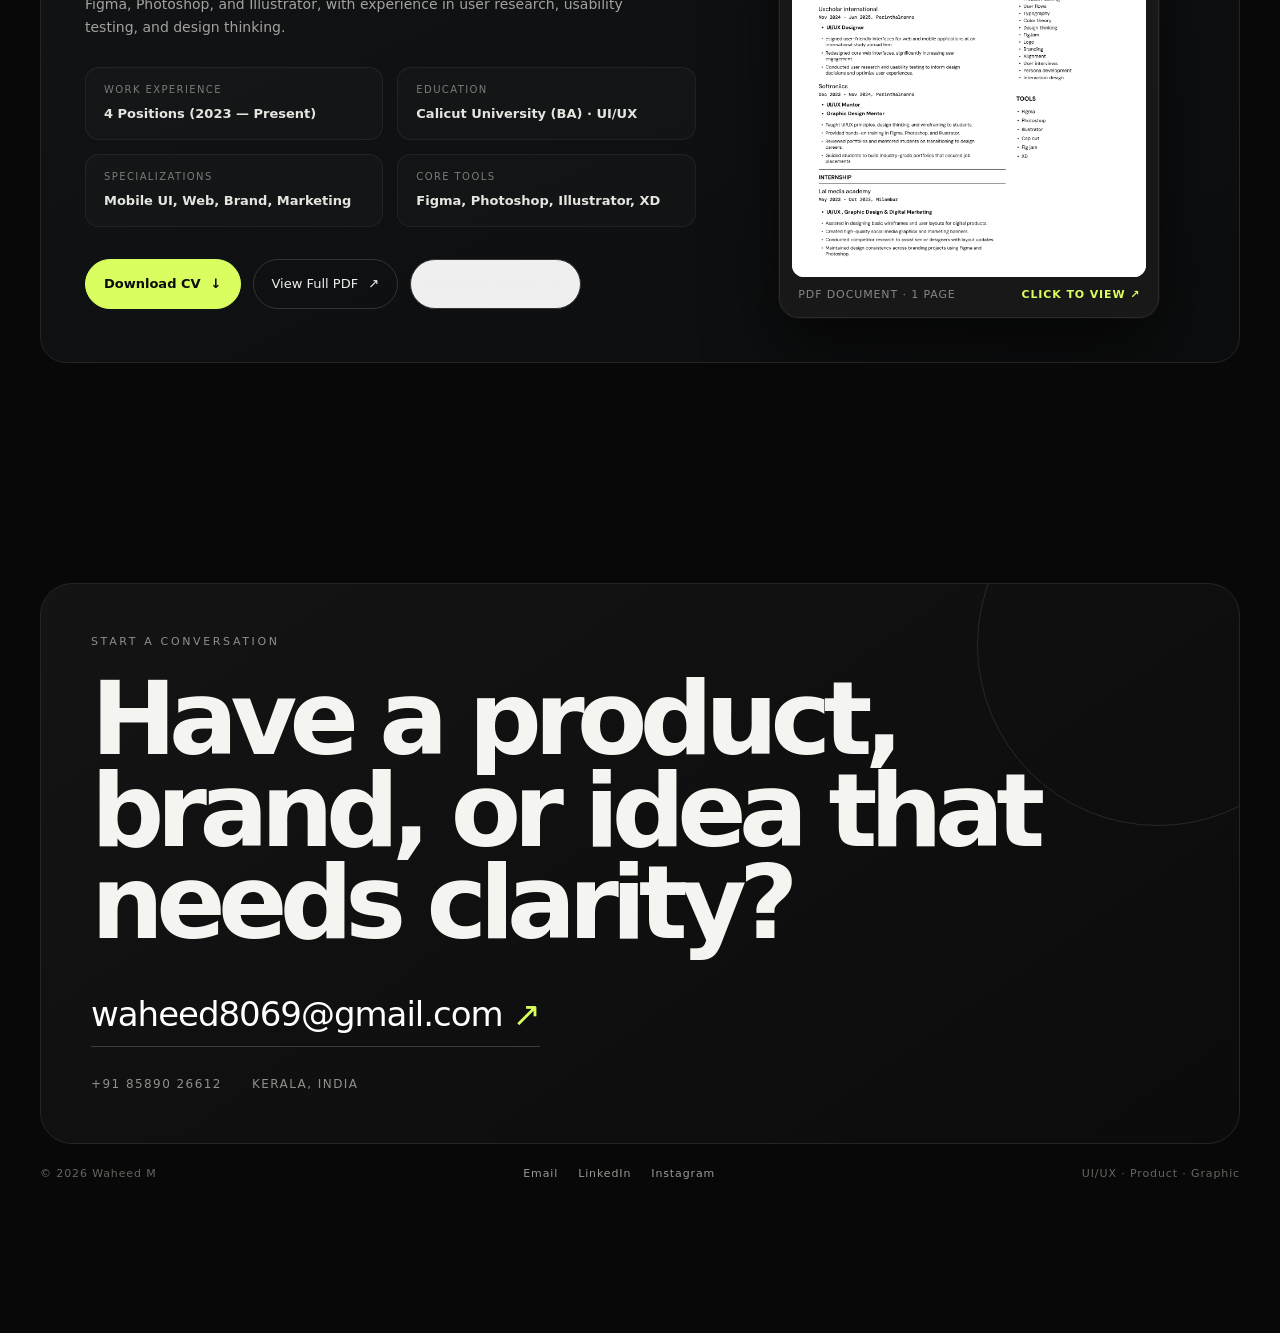
==== commit eae8dc9b: "Add Curriculum Vitae section with document preview and download" ====
--- a/index.html
+++ b/index.html
@@ -16,6 +16,7 @@
         <a href="#work">Work</a>
         <a href="#about">About</a>
         <a href="#experience">Experience</a>
+        <a href="#resume">CV</a>
         <a href="#contact">Contact</a>
       </div>
       <a class="nav-cta" href="mailto:waheed8069@gmail.com">Let's talk <span>↗</span></a>
@@ -33,6 +34,7 @@
           <p class="muted">UI/UX &amp; graphic designer with hands-on experience across web, mobile, branding, and digital marketing.</p>
           <div class="hero-actions">
             <a class="button primary" href="#work">Explore work <span>↓</span></a>
+            <a class="button secondary" href="#resume">View CV <span>↓</span></a>
             <a class="button secondary" href="mailto:waheed8069@gmail.com">Email me</a>
           </div>
         </div>
@@ -139,6 +141,73 @@
         <div class="timeline-item reveal"><div class="time">2024 — 2025</div><div class="role"><h3>uScholar International</h3><span>UI/UX Designer</span></div><p>Designed and refined web and mobile experiences, using user research and usability testing to inform design decisions.</p></div>
         <div class="timeline-item reveal"><div class="time">2023 — 2024</div><div class="role"><h3>Softroniics</h3><span>UI/UX Mentor · Graphic Design Mentor</span></div><p>Taught UI/UX design, design thinking, wireframing, Figma, Photoshop, and Illustrator while reviewing student portfolios.</p></div>
         <div class="timeline-item reveal"><div class="time">2023<br><span style="color:var(--accent); font-weight:600; font-size:10px; letter-spacing:0.14em;">INTERNSHIP</span></div><div class="role"><h3>Lal Media Academy</h3><span>UI/UX, Graphic Design &amp; Digital Marketing</span></div><p>Supported wireframes, social creatives, marketing banners, competitor research, and brand consistency.</p></div>
+      </div>
+    </section>
+
+    <section class="resume section container" id="resume">
+      <div class="section-head reveal">
+        <div>
+          <div class="kicker">CURRICULUM VITAE</div>
+          <h2>Verified background &amp; skills.</h2>
+        </div>
+        <p>Inspect the complete curriculum vitae online or download a high-resolution PDF copy.</p>
+      </div>
+
+      <div class="resume-card reveal">
+        <div class="resume-info">
+          <div class="resume-badge"><i></i> Curriculum Vitae · 2026</div>
+          <h3>Waheed M</h3>
+          <div class="resume-role">UI/UX &amp; Graphic Designer</div>
+          <p>
+            Hands-on designer specializing in user-friendly web and mobile interfaces, wireframes, prototypes, brand identity, and marketing creatives. Skilled in Figma, Photoshop, and Illustrator, with experience in user research, usability testing, and design thinking.
+          </p>
+
+          <div class="resume-highlights">
+            <div class="resume-item">
+              <small>WORK EXPERIENCE</small>
+              <span>4 Positions (2023 — Present)</span>
+            </div>
+            <div class="resume-item">
+              <small>EDUCATION</small>
+              <span>Calicut University (BA) · UI/UX</span>
+            </div>
+            <div class="resume-item">
+              <small>SPECIALIZATIONS</small>
+              <span>Mobile UI, Web, Brand, Marketing</span>
+            </div>
+            <div class="resume-item">
+              <small>CORE TOOLS</small>
+              <span>Figma, Photoshop, Illustrator, XD</span>
+            </div>
+          </div>
+
+          <div class="resume-actions">
+            <a class="button primary" href="assets/Waheed_M_Resume.pdf" download="Waheed_M_Resume.pdf" id="downloadCvBtn">
+              Download CV <span>↓</span>
+            </a>
+            <a class="button secondary" href="assets/Waheed_M_Resume.pdf" target="_blank" rel="noreferrer" id="viewCvBtn">
+              View Full PDF <span>↗</span>
+            </a>
+            <button class="button secondary" type="button" data-modal="cv" id="previewCvBtn">
+              Interactive Preview <span>👁</span>
+            </button>
+          </div>
+        </div>
+
+        <div class="resume-preview-wrap">
+          <a class="resume-doc-card" href="assets/Waheed_M_Resume.pdf" target="_blank" rel="noreferrer" title="Click to view full PDF document">
+            <div class="resume-doc-inner">
+              <img src="assets/cv-preview.jpg" alt="Waheed M — UI/UX and Graphic Designer CV Document Preview" />
+              <div class="resume-doc-overlay">
+                <span>View Full CV ↗</span>
+              </div>
+            </div>
+            <div class="resume-doc-footer">
+              <span>PDF Document · 1 Page</span>
+              <b>Click to view ↗</b>
+            </div>
+          </a>
+        </div>
       </div>
     </section>
 
@@ -172,6 +241,10 @@
         <img src="assets/kera-bus-case-study.jpg" alt="Full Kera Bus UX/UI case study presentation" />
       </div>
       <div class="modal-tags" id="modalTags"></div>
+      <div class="cv-modal-action" id="cvModalAction" hidden style="margin-top:22px; display:flex; gap:12px; flex-wrap:wrap;">
+        <a class="button primary" href="assets/Waheed_M_Resume.pdf" download="Waheed_M_Resume.pdf">Download PDF CV ↓</a>
+        <a class="button secondary" href="assets/Waheed_M_Resume.pdf" target="_blank" rel="noreferrer">Open in New Tab ↗</a>
+      </div>
     </div>
   </div>
 
--- a/styles.css
+++ b/styles.css
@@ -8,5 +8,31 @@
 .kera-case-study img{display:block;width:100%;max-width:650px;margin:0 auto;background:#050505;border:1px solid #222;border-radius:14px;box-shadow:0 20px 50px rgba(0,0,0,.35)}
 @media (max-width:640px){.kera-case-study img{border-radius:10px}.kera-case-study h4{font-size:18px}}
 
-
-
+/* Resume / CV Section */
+.resume-card{border:1px solid var(--line);background:linear-gradient(155deg,#131416 0%,#0c0d0e 100%);border-radius:var(--radius);padding:44px;display:grid;grid-template-columns:1.15fr .85fr;gap:48px;align-items:center;position:relative;overflow:hidden}
+.resume-card::before{content:"";position:absolute;top:-120px;left:-80px;width:320px;height:320px;background:radial-gradient(circle,rgba(216,255,95,0.06) 0%,transparent 70%);pointer-events:none}
+.resume-badge{display:inline-flex;align-items:center;gap:8px;font-size:10px;letter-spacing:.2em;color:var(--accent);background:rgba(216,255,95,0.08);border:1px solid rgba(216,255,95,0.22);padding:6px 14px;border-radius:999px;text-transform:uppercase;margin-bottom:20px;font-weight:600}
+.resume-badge i{width:6px;height:6px;border-radius:50%;background:var(--accent);display:inline-block}
+.resume-info h3{font-size:clamp(34px,4.5vw,56px);line-height:.95;letter-spacing:-.05em;margin:0 0 12px;font-weight:800}
+.resume-info .resume-role{font-size:13px;letter-spacing:.14em;color:#8e8e8b;text-transform:uppercase;margin-bottom:18px;font-weight:600}
+.resume-info p{color:var(--muted);font-size:14px;line-height:1.65;margin:0 0 28px;max-width:540px}
+.resume-highlights{display:grid;grid-template-columns:repeat(2,1fr);gap:14px;margin-bottom:32px}
+.resume-item{border:1px solid rgba(255,255,255,0.06);background:rgba(255,255,255,0.02);padding:14px 18px;border-radius:14px}
+.resume-item small{display:block;font-size:10px;letter-spacing:.14em;color:#7a7a77;text-transform:uppercase;margin-bottom:4px}
+.resume-item span{font-size:13px;font-weight:600;color:#e5e5e0}
+.resume-actions{display:flex;flex-wrap:wrap;gap:12px}
+.resume-actions .button.primary{background:var(--accent);color:#0b0b0b;font-weight:600;border-color:var(--accent);transition:transform .2s,box-shadow .2s}
+.resume-actions .button.primary:hover{transform:translateY(-2px);box-shadow:0 10px 25px rgba(216,255,95,0.25)}
+.resume-actions .button.secondary{border-color:#333;color:#eee;transition:all .2s;cursor:pointer}
+.resume-actions .button.secondary:hover{border-color:#555;background:#181818;color:#fff}
+.resume-preview-wrap{display:flex;justify-content:center;align-items:center;position:relative}
+.resume-doc-card{position:relative;width:100%;max-width:380px;background:#181818;border:1px solid #2a2a2a;border-radius:20px;padding:12px;box-shadow:0 28px 70px rgba(0,0,0,.65),0 0 0 1px rgba(255,255,255,0.05);transition:transform .35s ease,border-color .35s ease,box-shadow .35s ease;cursor:pointer;text-decoration:none;display:block}
+.resume-doc-card:hover{transform:translateY(-6px) scale(1.01);border-color:rgba(216,255,95,0.4);box-shadow:0 35px 90px rgba(0,0,0,.8),0 0 30px rgba(216,255,95,0.12)}
+.resume-doc-inner{position:relative;border-radius:12px;overflow:hidden;background:#ffffff;aspect-ratio:1/1.35}
+.resume-doc-inner img{display:block;width:100%;height:100%;object-fit:cover;object-position:top;filter:contrast(1.02)}
+.resume-doc-overlay{position:absolute;inset:0;background:rgba(5,5,5,0.45);backdrop-filter:blur(2px);display:flex;flex-direction:column;align-items:center;justify-content:center;gap:10px;opacity:0;transition:opacity .25s ease;color:#fff;font-size:13px;font-weight:600;border-radius:12px}
+.resume-doc-card:hover .resume-doc-overlay{opacity:1}
+.resume-doc-overlay span{padding:10px 18px;background:rgba(10,10,10,0.9);border:1px solid rgba(255,255,255,0.2);border-radius:999px;display:inline-flex;align-items:center;gap:8px}
+.resume-doc-footer{display:flex;justify-content:space-between;align-items:center;padding:10px 6px 2px;font-size:11px;color:#888;letter-spacing:.08em;text-transform:uppercase}
+.resume-doc-footer b{color:var(--accent);font-weight:600}
+@media (max-width:900px){.resume-card{grid-template-columns:1fr;padding:32px 24px;gap:36px}.resume-highlights{grid-template-columns:1fr}.resume-doc-card{max-width:320px;margin:0 auto}}
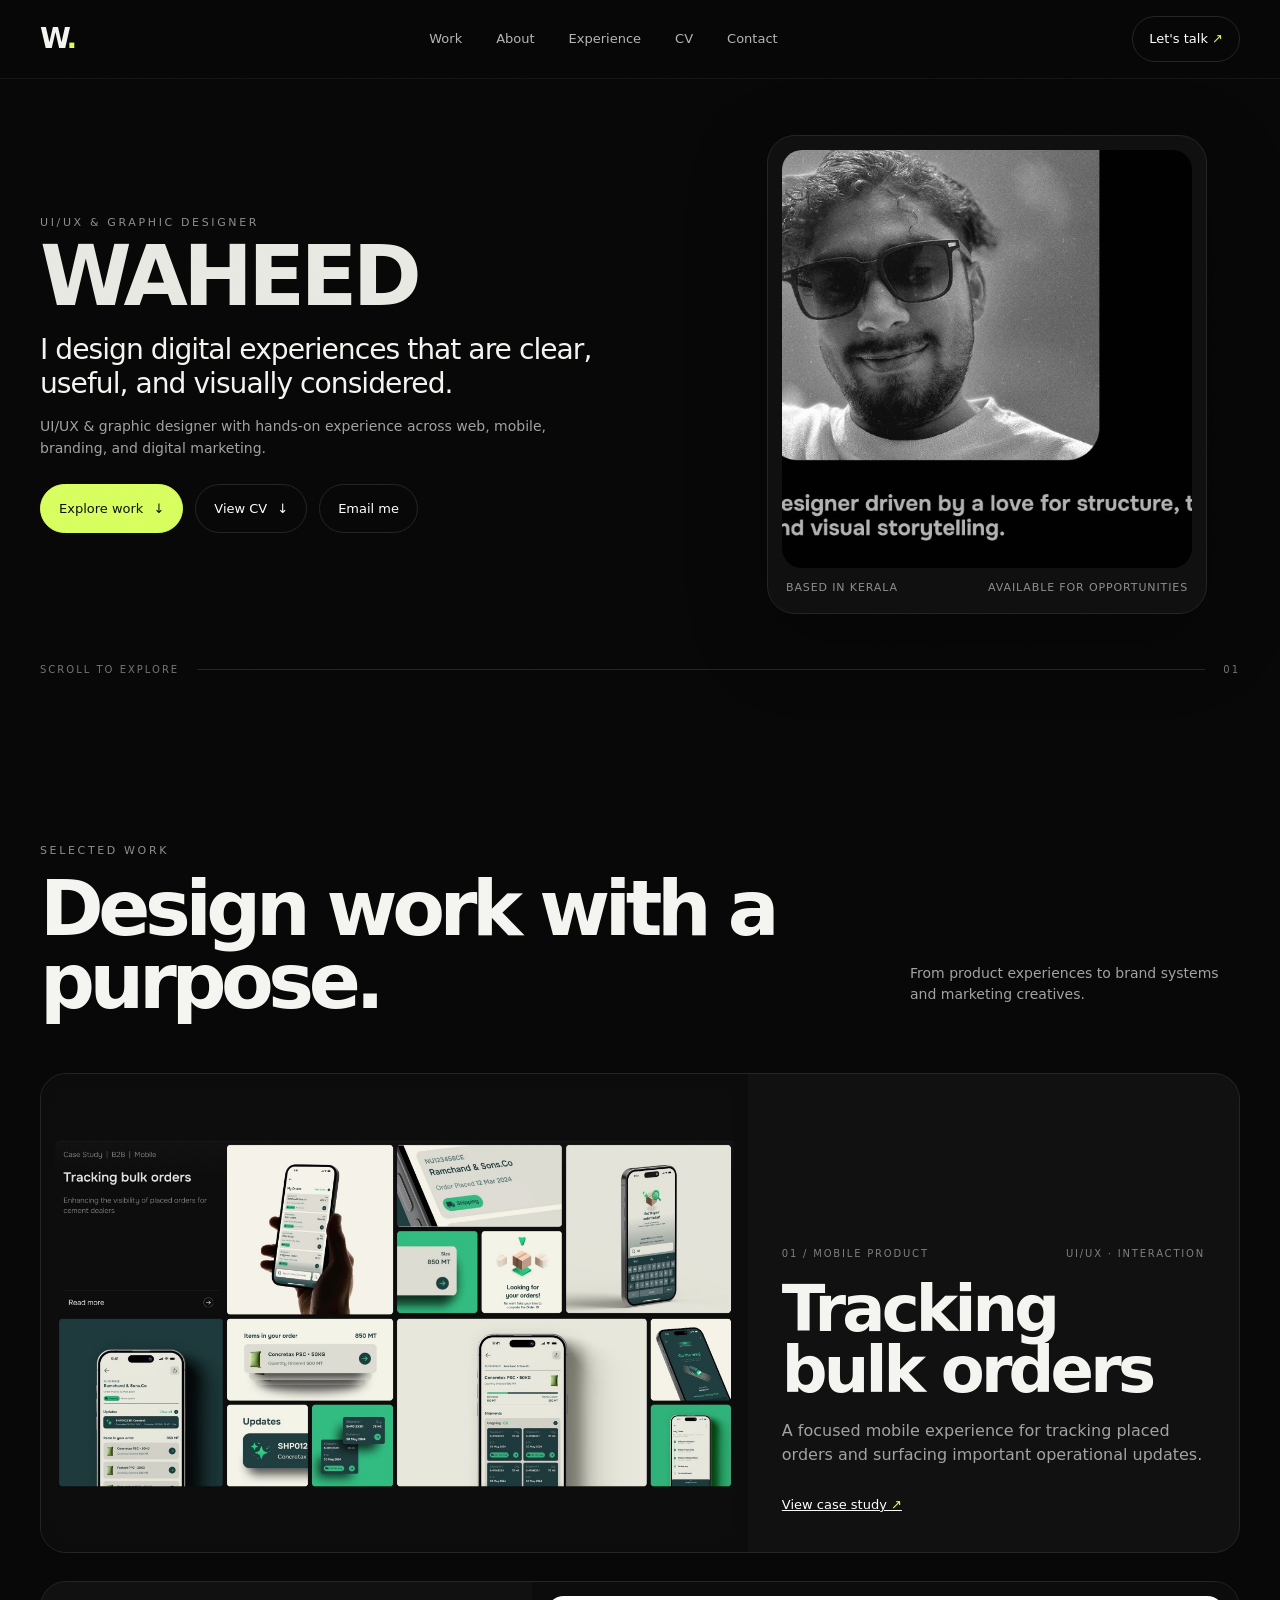
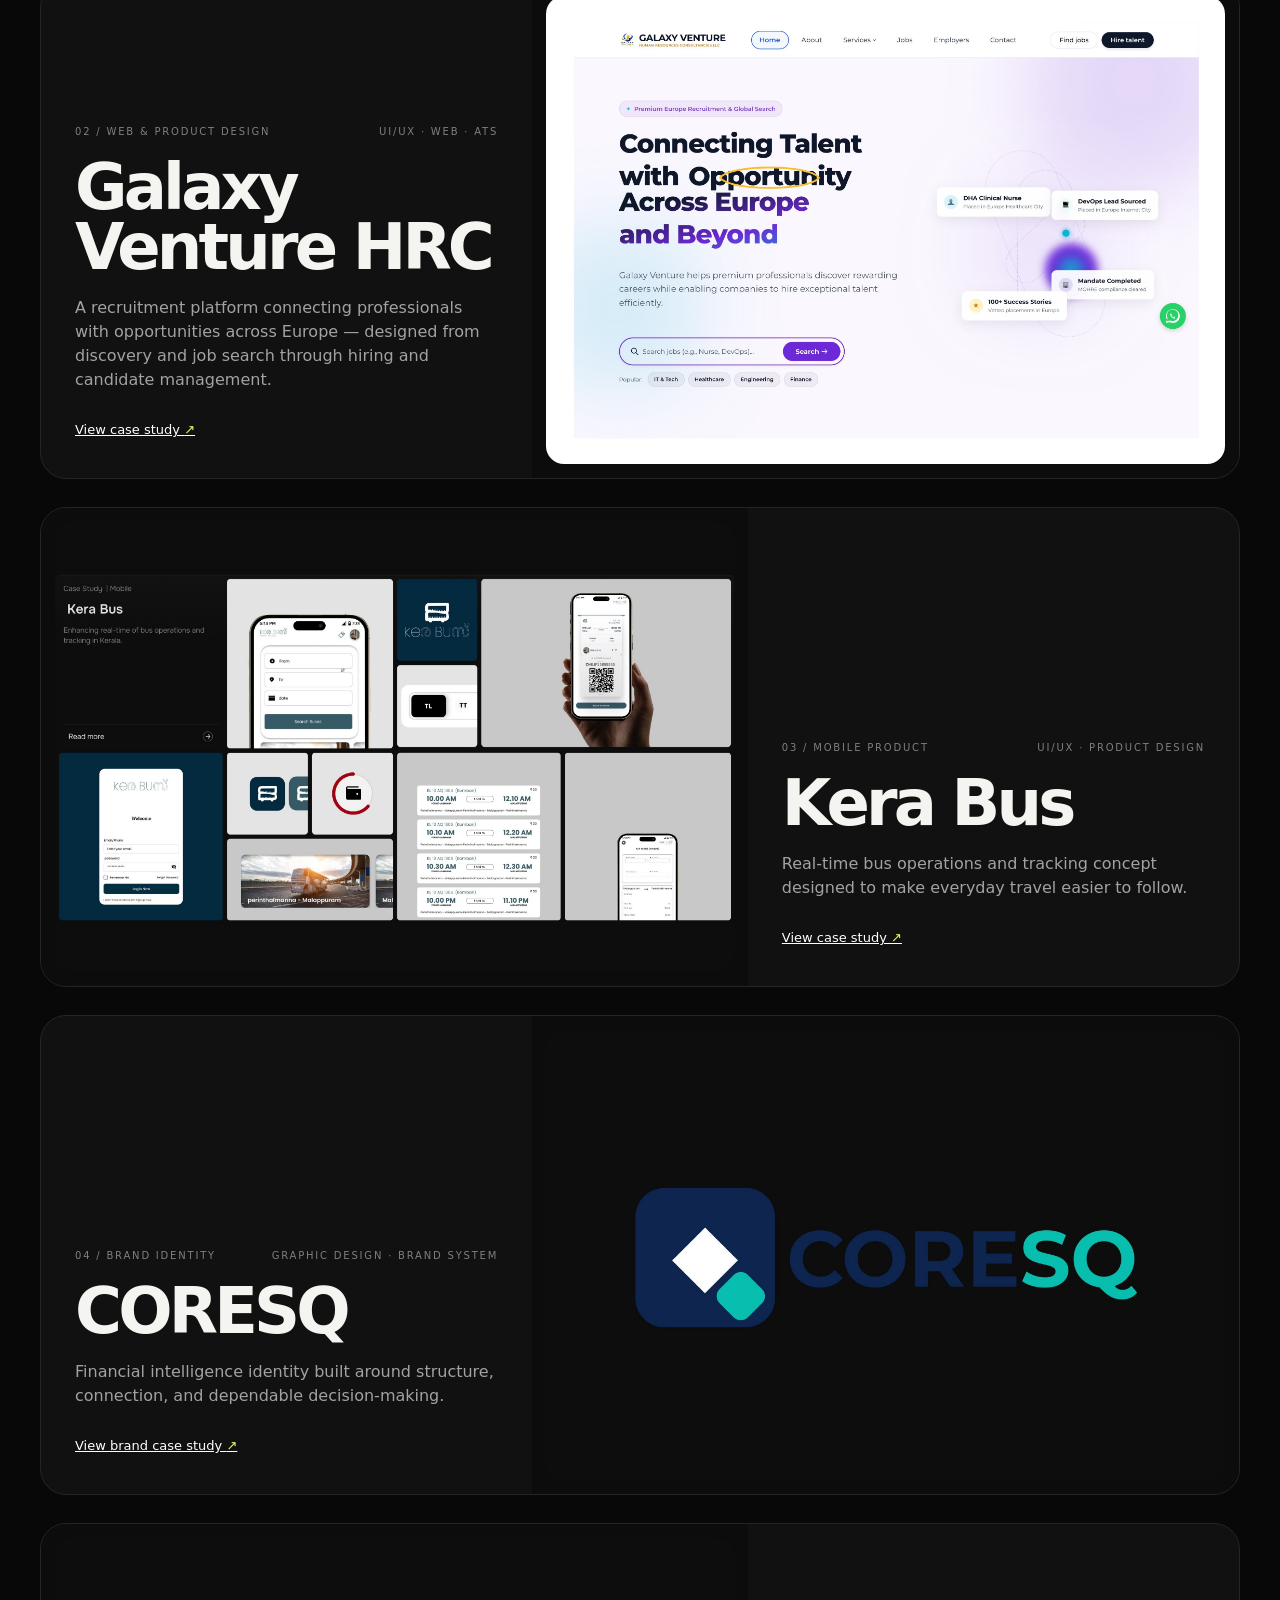
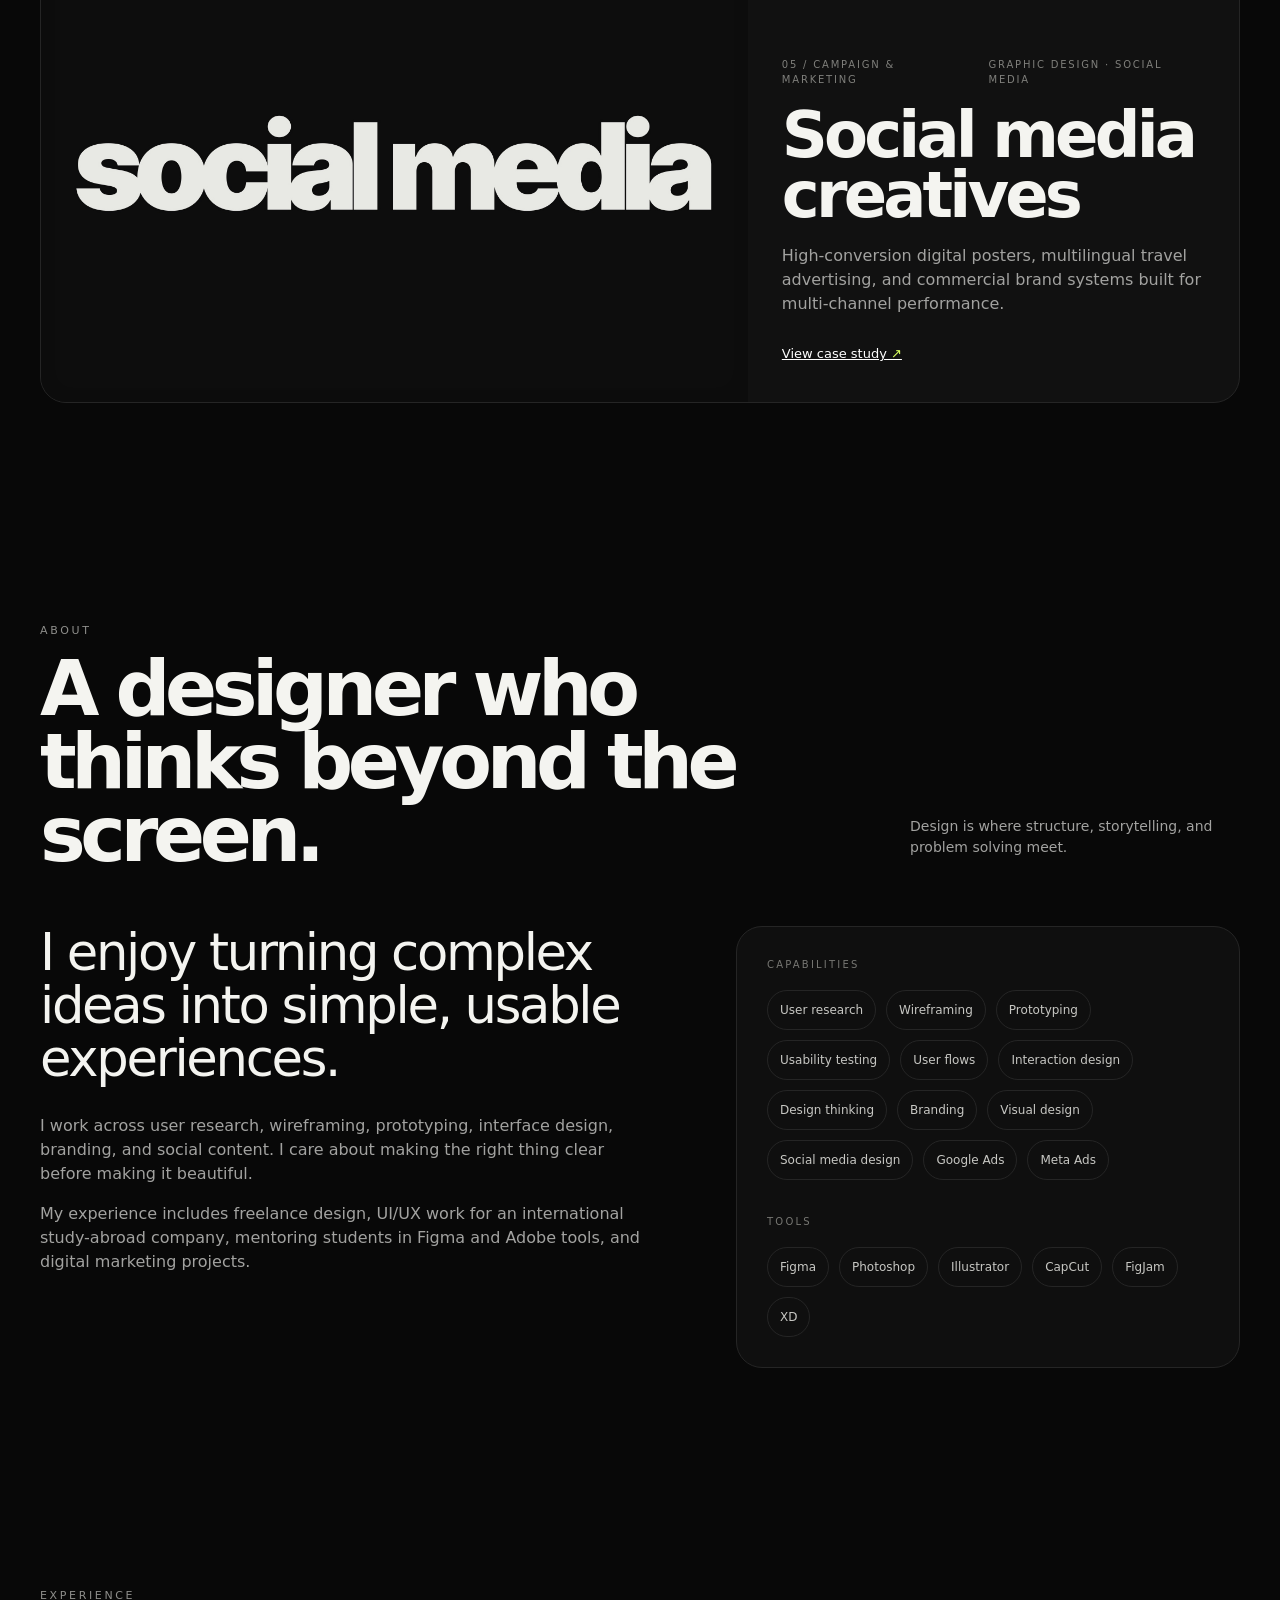
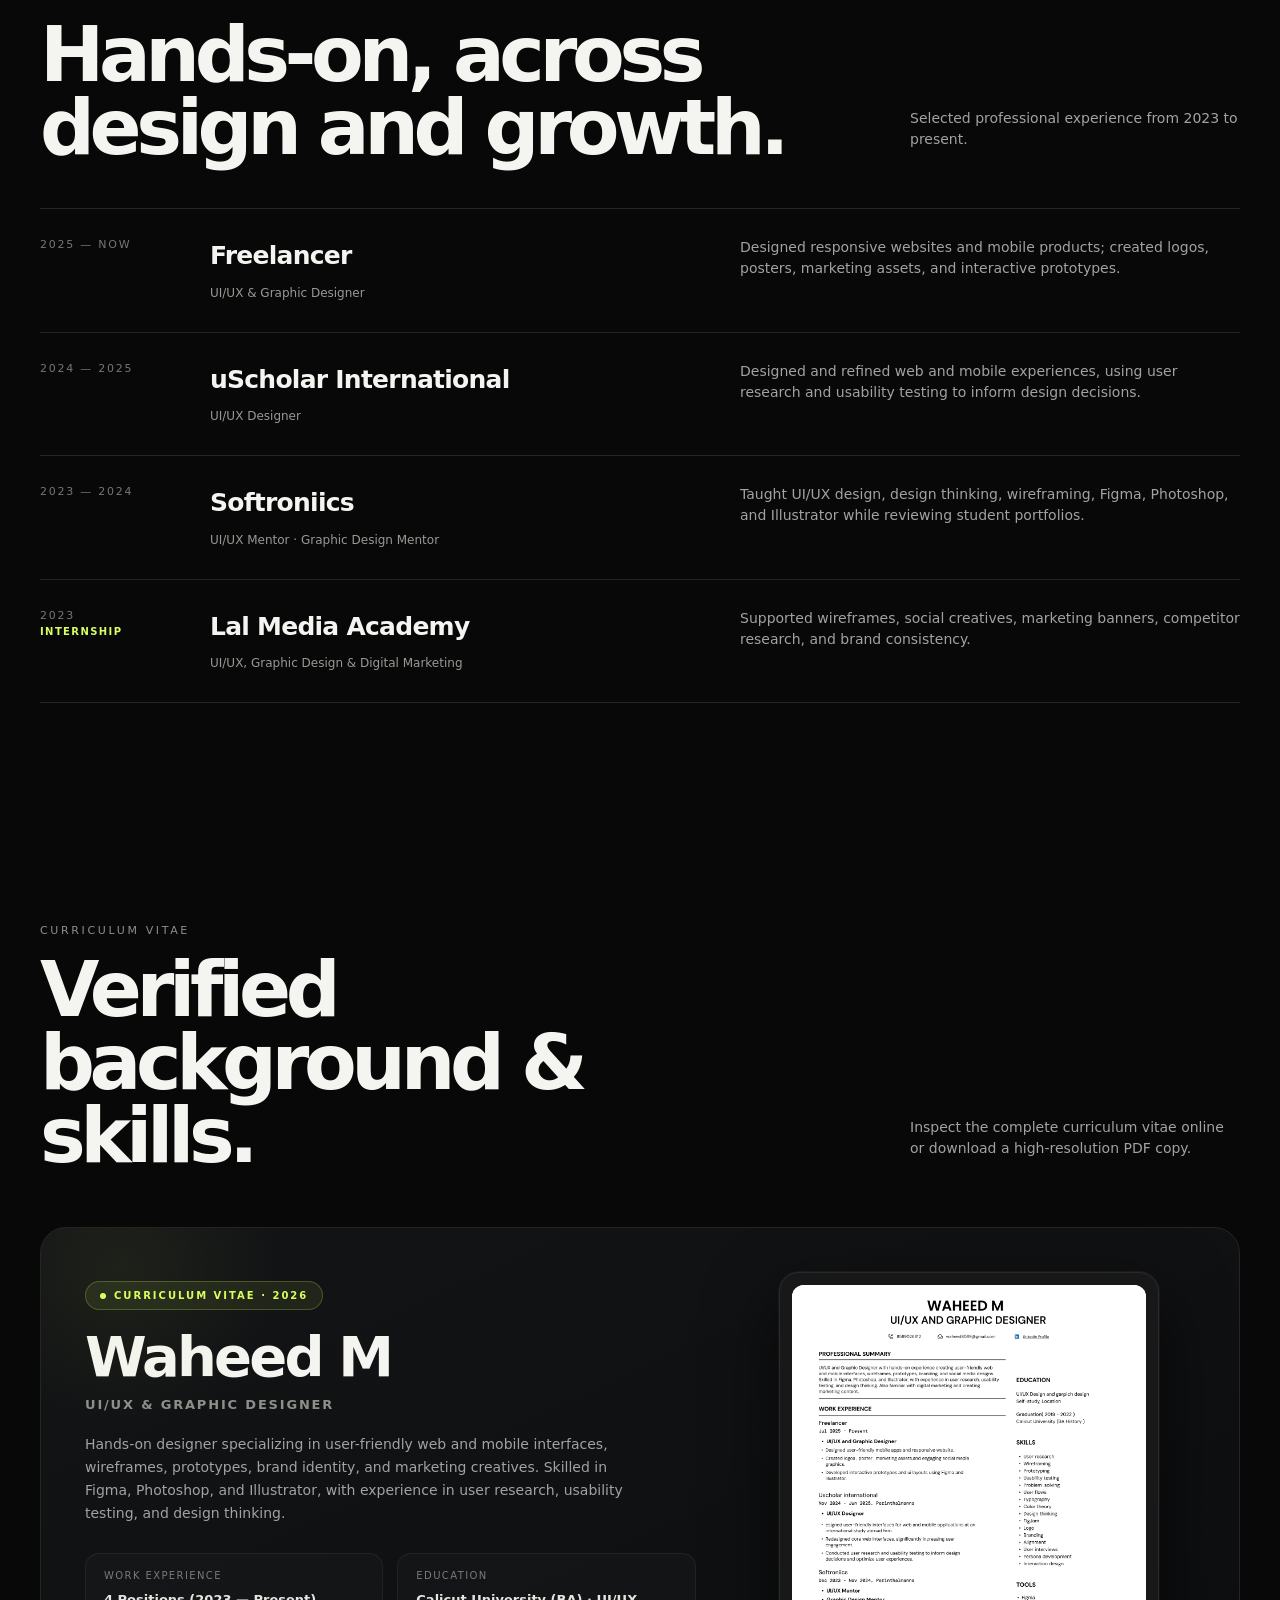
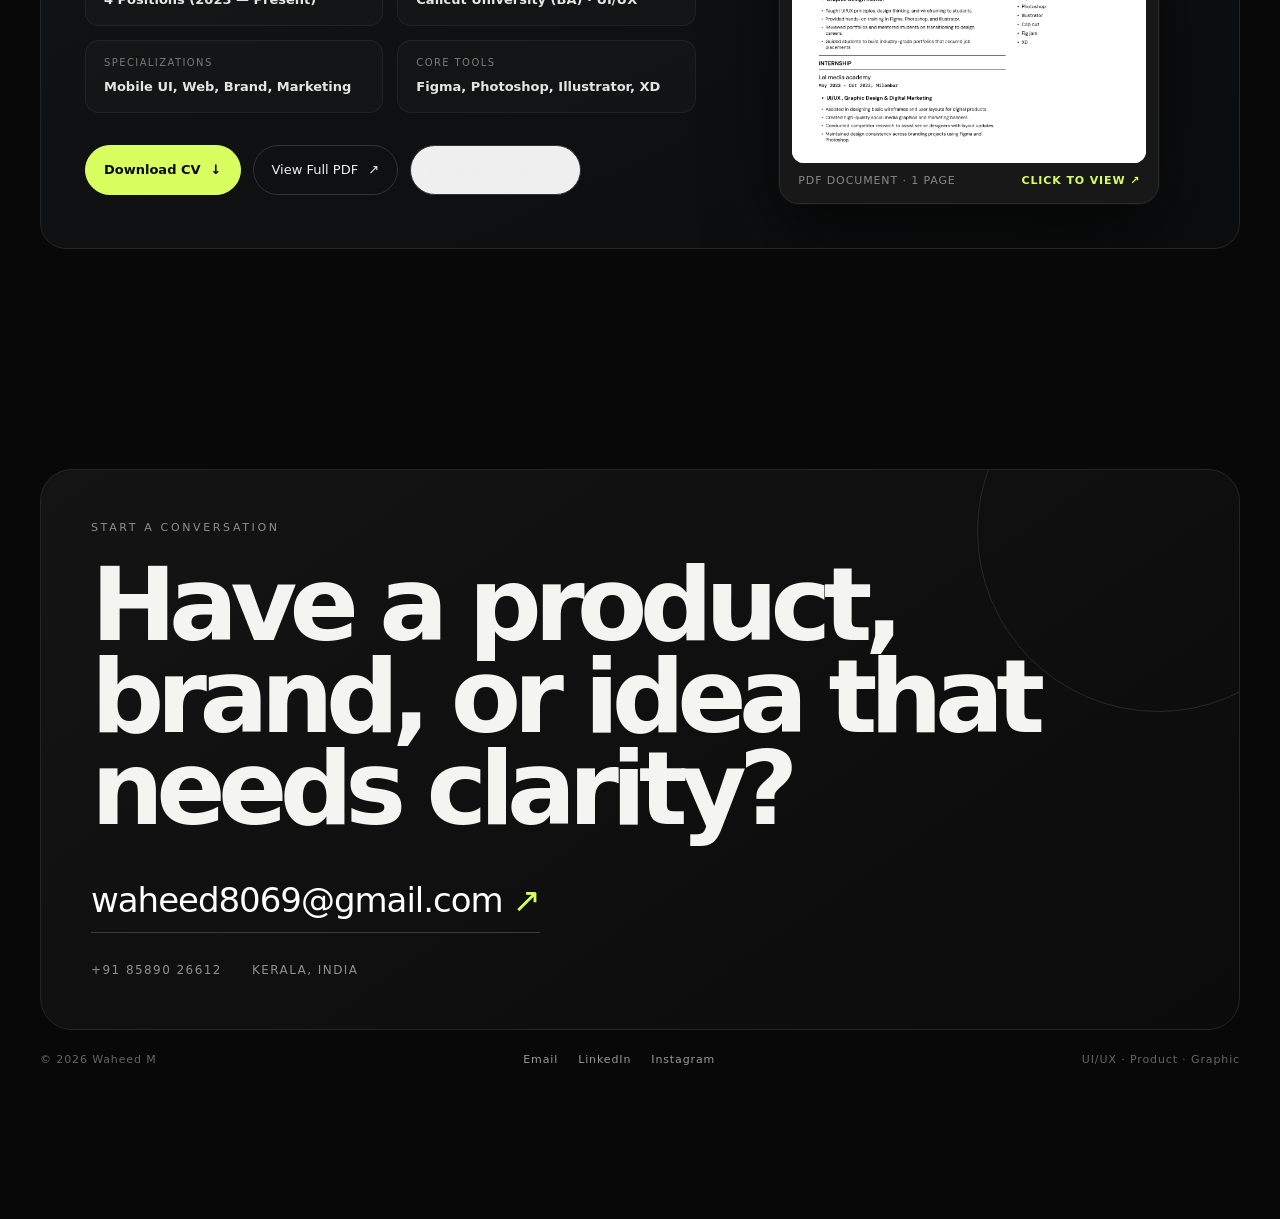
==== commit 386a2318: "Reorder selected projects and update CORESQ & Social Media thumbnails" ====
--- a/index.html
+++ b/index.html
@@ -58,55 +58,53 @@
       </div>
 
       <div class="project-list">
+        <article class="project project-feature reveal" data-modal="orders">
+          <div class="project-media dark-media"><img src="assets/bulk-orders.jpg" alt="Bulk orders mobile workflow screens" /></div>
+          <div class="project-info">
+            <div class="project-meta"><span>01 / MOBILE PRODUCT</span><span>UI/UX · INTERACTION</span></div>
+            <h3>Tracking bulk orders</h3>
+            <p>A focused mobile experience for tracking placed orders and surfacing important operational updates.</p>
+            <a class="text-link" href="tracking-bulk-orders.html">View case study <span>↗</span></a>
+          </div>
+        </article>
+
+        <article class="project project-feature reverse reveal" data-modal="galaxy">
+          <div class="project-media dark-media"><img src="assets/galaxy-venture.jpg" alt="Galaxy Venture HRC recruitment platform website preview" /></div>
+          <div class="project-info">
+            <div class="project-meta"><span>02 / WEB &amp; PRODUCT DESIGN</span><span>UI/UX · WEB · ATS</span></div>
+            <h3>Galaxy Venture HRC</h3>
+            <p>A recruitment platform connecting professionals with opportunities across Europe — designed from discovery and job search through hiring and candidate management.</p>
+            <a class="text-link" href="galaxy-venture-hrc.html">View case study <span>↗</span></a>
+          </div>
+        </article>
+
         <article class="project project-feature reveal" data-modal="kera">
           <div class="project-media dark-media"><img src="assets/kera-bus.jpg" alt="Kera Bus UI/UX project screens" /></div>
           <div class="project-info">
-            <div class="project-meta"><span>01 / MOBILE PRODUCT</span><span>UI/UX · PRODUCT DESIGN</span></div>
+            <div class="project-meta"><span>03 / MOBILE PRODUCT</span><span>UI/UX · PRODUCT DESIGN</span></div>
             <h3>Kera Bus</h3>
             <p>Real-time bus operations and tracking concept designed to make everyday travel easier to follow.</p>
             <a class="text-link" href="kera-bus.html">View case study <span>↗</span></a>
           </div>
         </article>
 
-        <article class="project project-feature reverse reveal" data-modal="orders">
-          <div class="project-media dark-media"><img src="assets/bulk-orders.jpg" alt="Bulk orders mobile workflow screens" /></div>
-          <div class="project-info">
-            <div class="project-meta"><span>02 / MOBILE PRODUCT</span><span>UI/UX · INTERACTION</span></div>
-            <h3>Tracking bulk orders</h3>
-            <p>A focused mobile experience for tracking placed orders and surfacing important operational updates.</p>
-            <a class="text-link" href="tracking-bulk-orders.html">View case study <span>↗</span></a>
-          </div>
-        </article>
-
-        <article class="project brand-project reveal" data-modal="coresq">
-          <div class="brand-preview"><img src="assets/coresq.jpg" alt="CORESQ identity and brand system" /></div>
-          <div class="project-info">
-            <div class="project-meta"><span>03 / BRAND IDENTITY</span><span>GRAPHIC DESIGN · BRAND SYSTEM</span></div>
+        <article class="project project-feature reverse reveal" data-modal="coresq">
+          <div class="project-media dark-media"><img src="assets/coresq.jpg" alt="CORESQ identity and brand system" /></div>
+          <div class="project-info">
+            <div class="project-meta"><span>04 / BRAND IDENTITY</span><span>GRAPHIC DESIGN · BRAND SYSTEM</span></div>
             <h3>CORESQ</h3>
             <p>Financial intelligence identity built around structure, connection, and dependable decision-making.</p>
             <a class="text-link" href="coresq-brand-identity.html">View brand case study <span>↗</span></a>
           </div>
         </article>
 
-        <article class="project brand-project reveal" data-modal="social">
-          <div class="brand-preview" style="background:#090a0f; display:flex; align-items:center; justify-content:center; padding:14px;">
-            <img src="assets/social/social-mojoski-campaign.jpg" alt="Social Media and Campaign Creatives" style="width:100%; height:100%; object-fit:cover; border-radius:18px;" />
-          </div>
-          <div class="project-info" style="background:#0f1118;">
-            <div class="project-meta"><span>04 / CAMPAIGN &amp; MARKETING</span><span>GRAPHIC DESIGN · SOCIAL MEDIA</span></div>
+        <article class="project project-feature reveal" data-modal="social">
+          <div class="project-media dark-media"><img src="assets/social-media.jpg" alt="Social media and campaign creatives" /></div>
+          <div class="project-info">
+            <div class="project-meta"><span>05 / CAMPAIGN &amp; MARKETING</span><span>GRAPHIC DESIGN · SOCIAL MEDIA</span></div>
             <h3>Social media creatives</h3>
             <p>High-conversion digital posters, multilingual travel advertising, and commercial brand systems built for multi-channel performance.</p>
             <a class="text-link" href="social-media-case-study.html">View case study <span>↗</span></a>
-          </div>
-        </article>
-
-        <article class="project project-feature reveal" data-modal="galaxy">
-          <div class="project-media dark-media"><img src="assets/galaxy-venture.jpg" alt="Galaxy Venture HRC recruitment platform website preview" /></div>
-          <div class="project-info">
-            <div class="project-meta"><span>05 / WEB &amp; PRODUCT DESIGN</span><span>UI/UX · WEB · ATS</span></div>
-            <h3>Galaxy Venture HRC</h3>
-            <p>A recruitment platform connecting professionals with opportunities across Europe — designed from discovery and job search through hiring and candidate management.</p>
-            <a class="text-link" href="galaxy-venture-hrc.html">View case study <span>↗</span></a>
           </div>
         </article>
       </div>
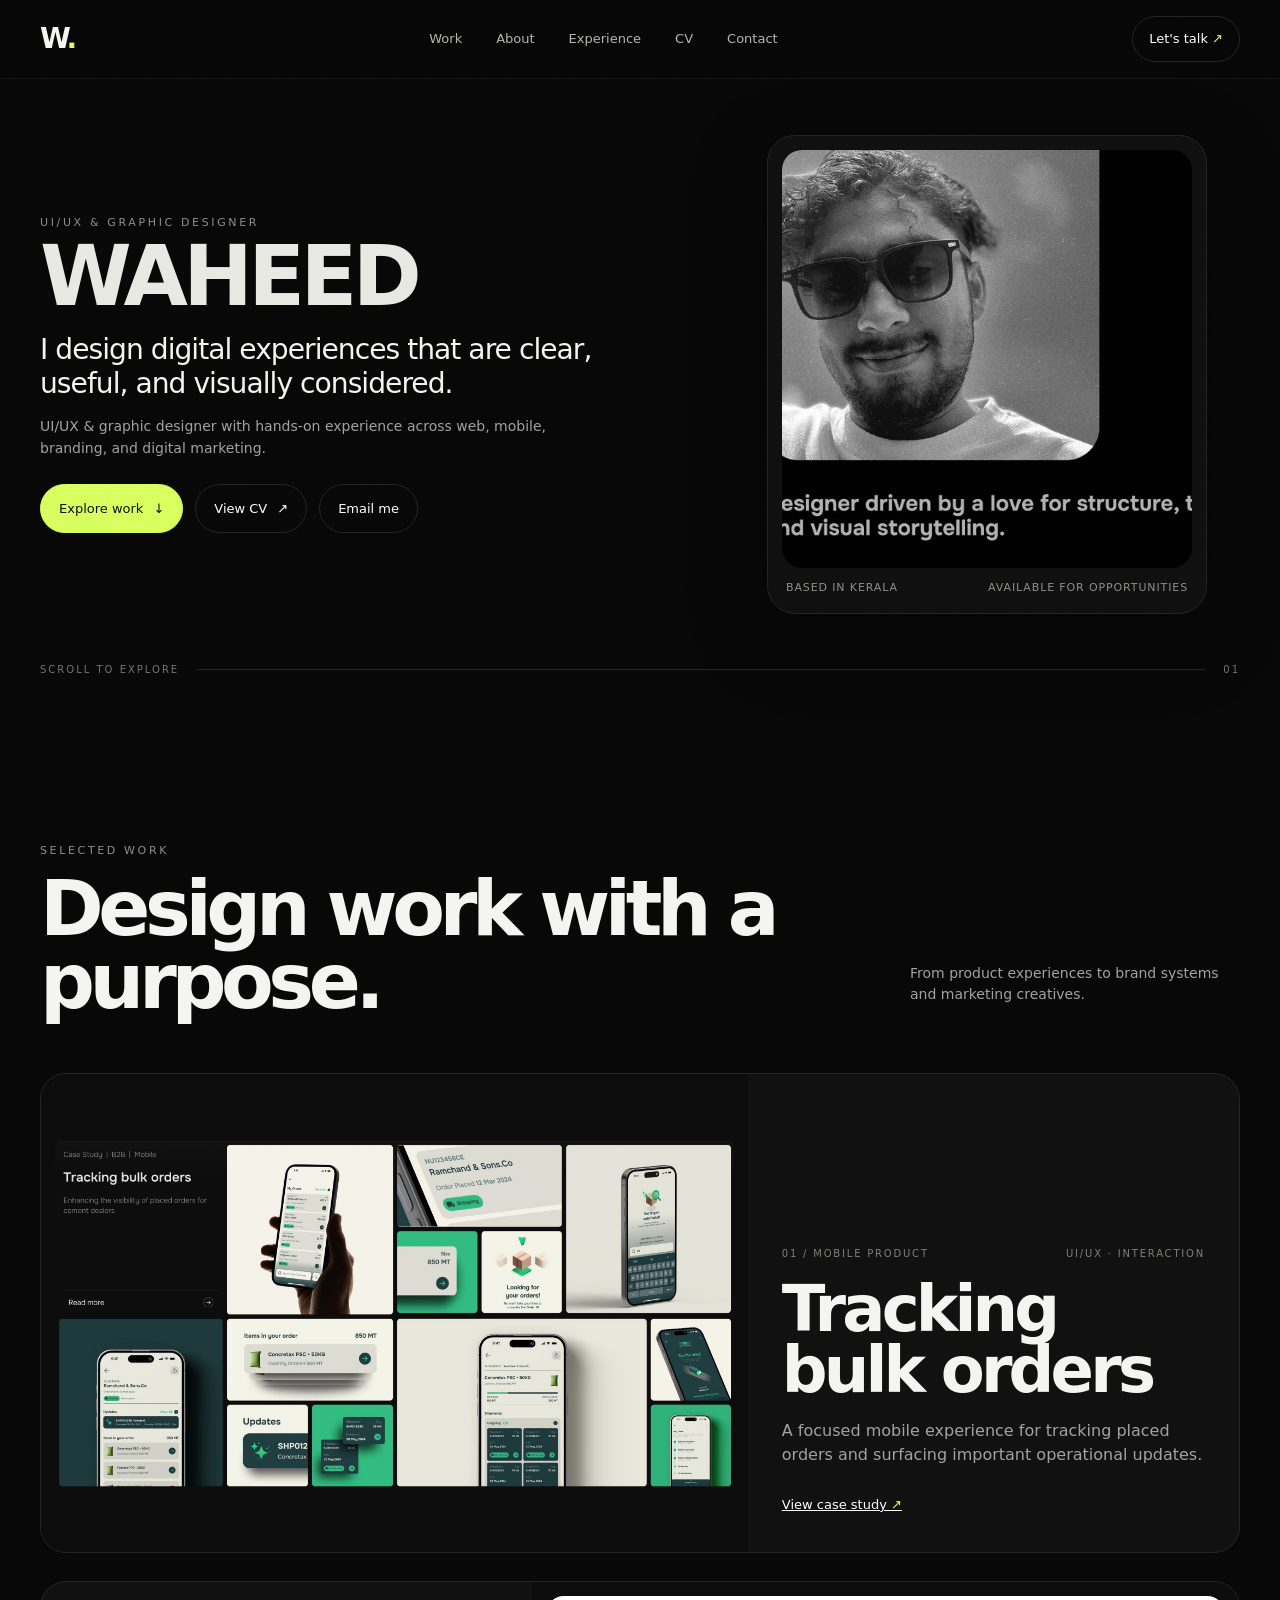
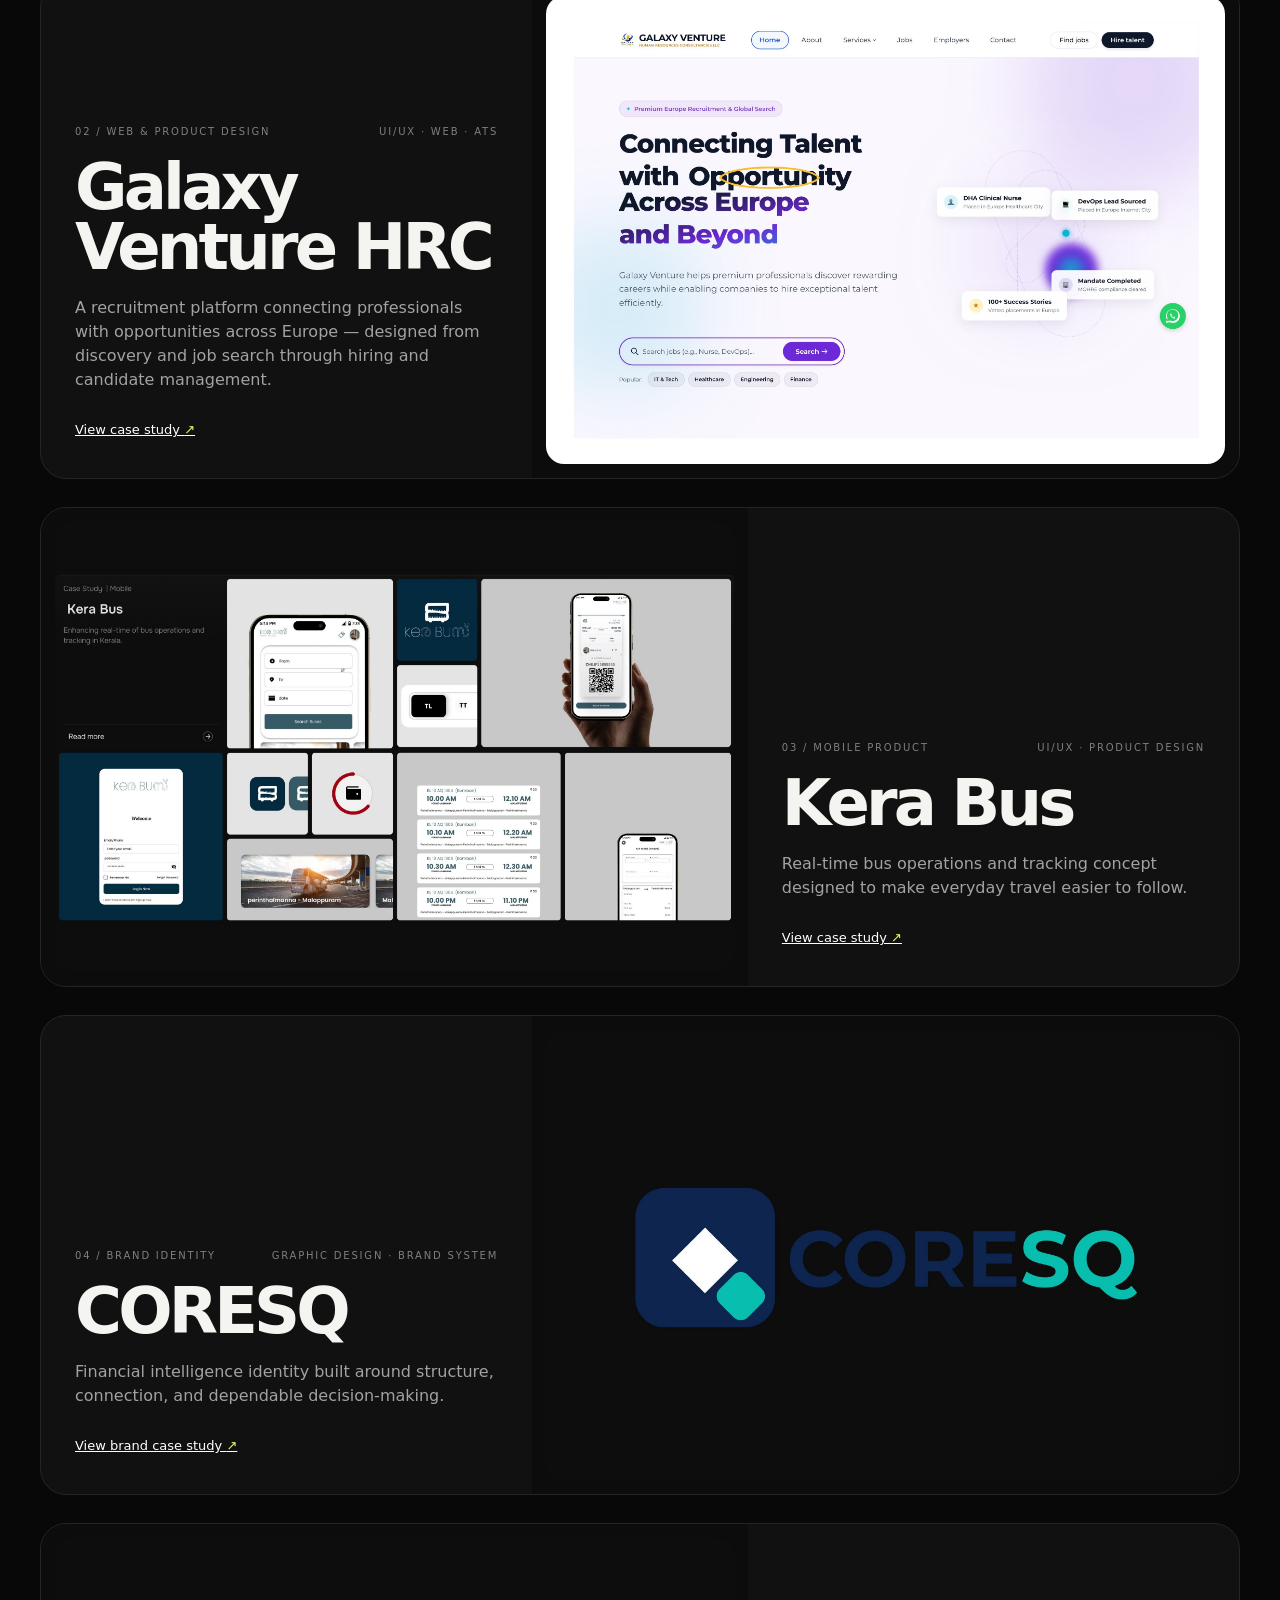
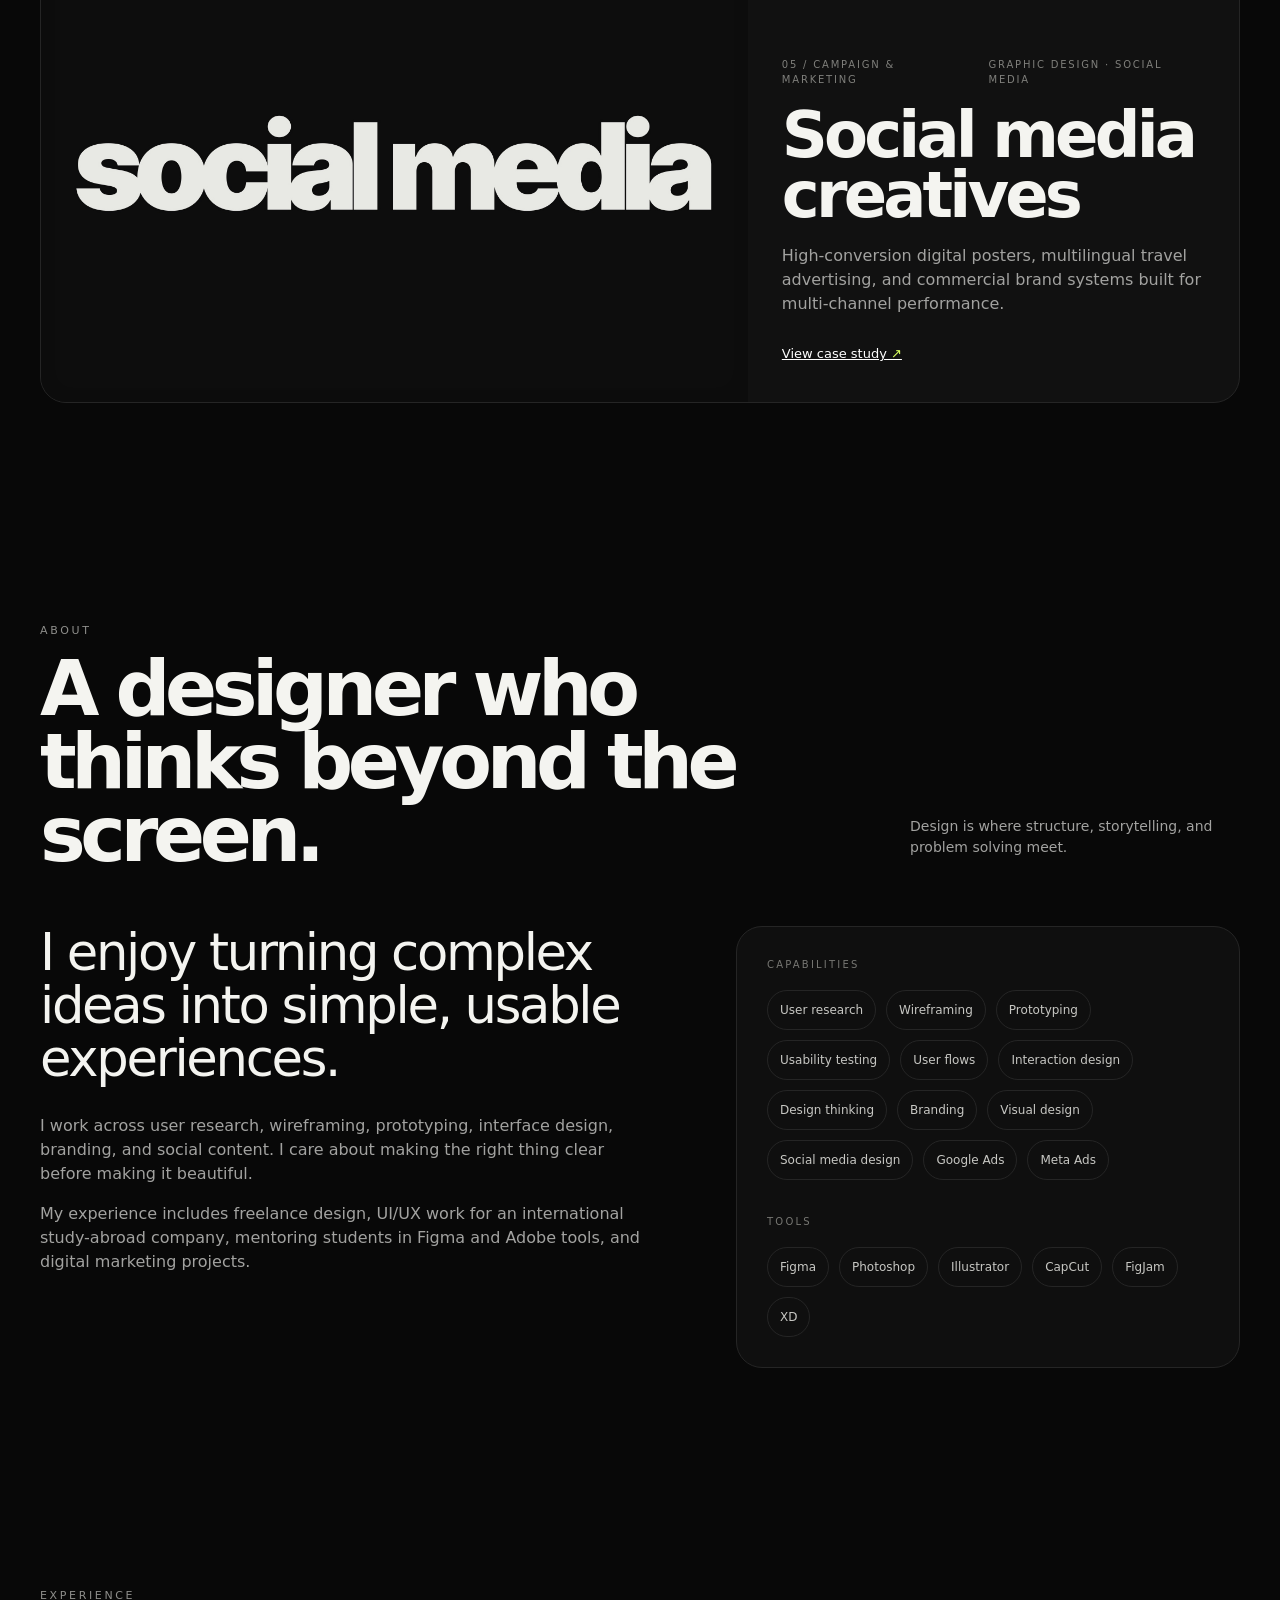
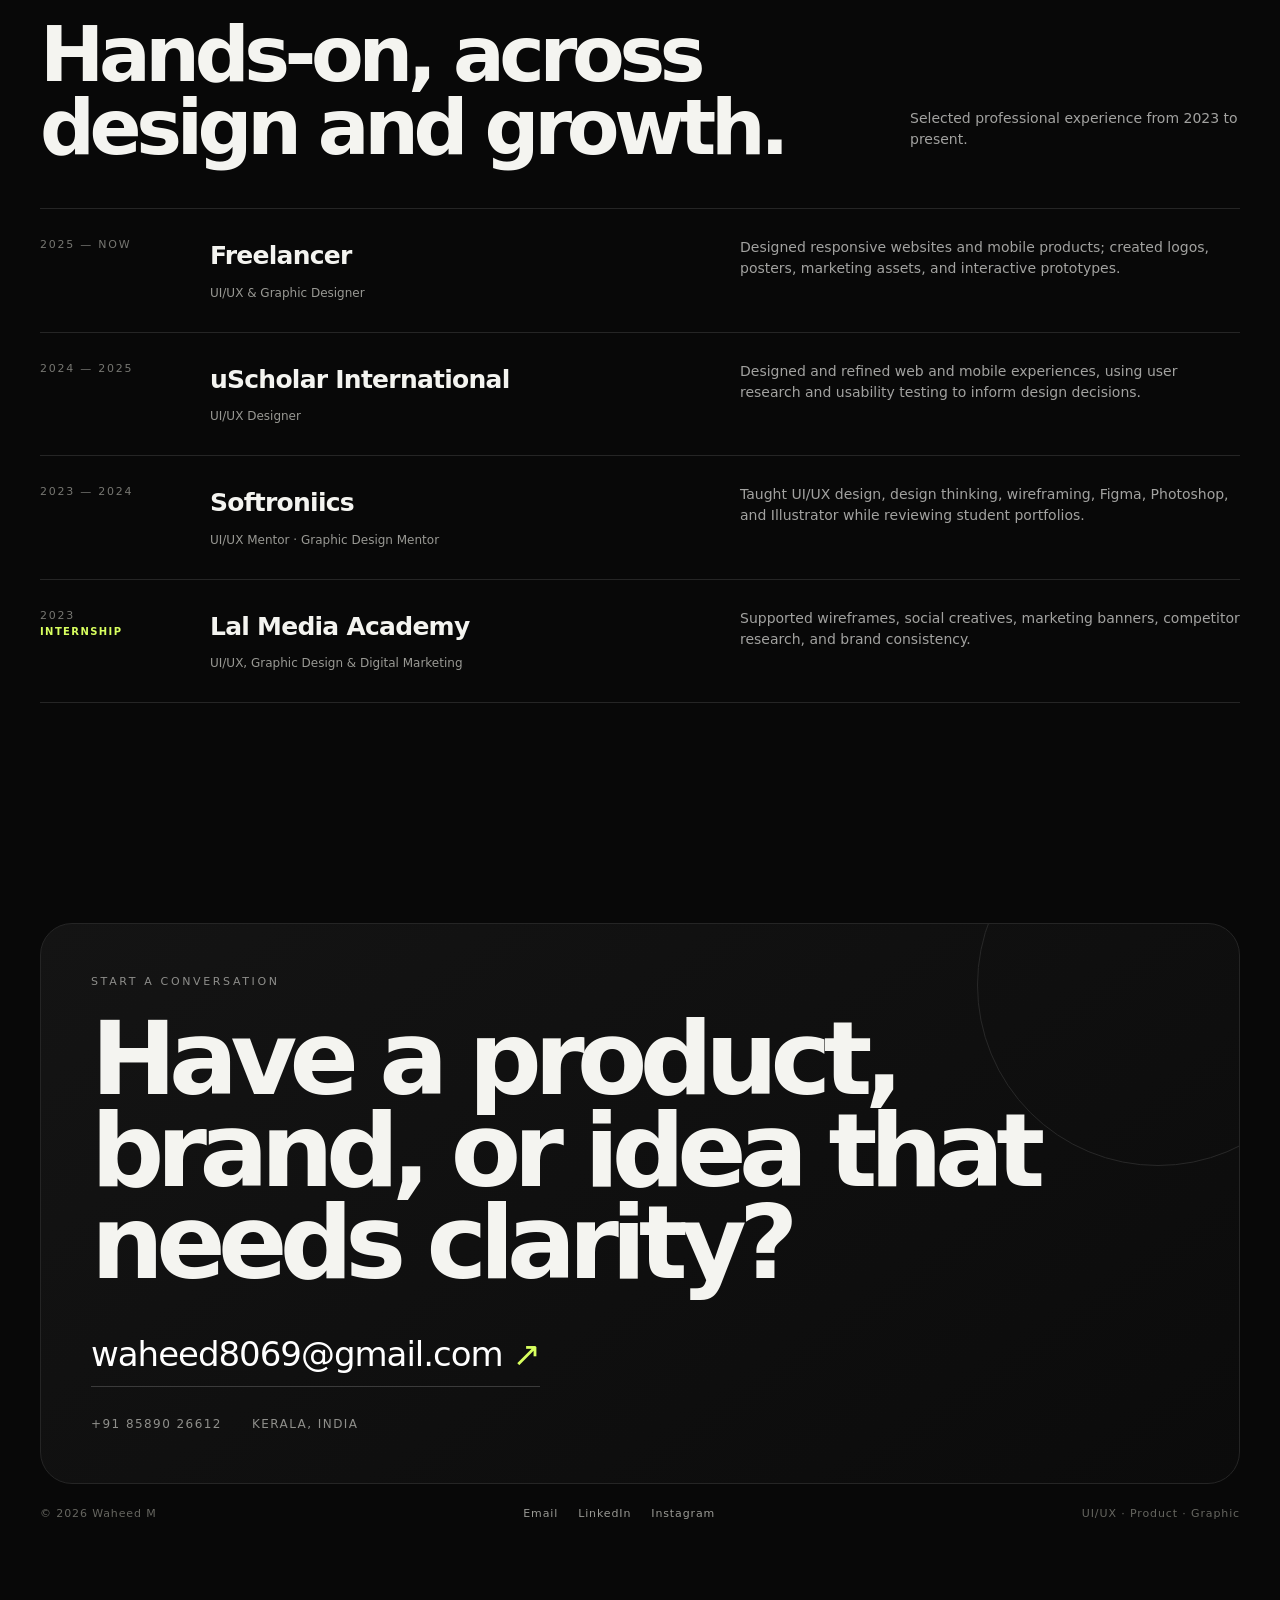
==== commit 254acd23: "Move CV to dedicated standalone page cv.html and clean up landing page" ====
--- a/index.html
+++ b/index.html
@@ -16,7 +16,7 @@
         <a href="#work">Work</a>
         <a href="#about">About</a>
         <a href="#experience">Experience</a>
-        <a href="#resume">CV</a>
+        <a href="cv.html">CV</a>
         <a href="#contact">Contact</a>
       </div>
       <a class="nav-cta" href="mailto:waheed8069@gmail.com">Let's talk <span>↗</span></a>
@@ -34,7 +34,7 @@
           <p class="muted">UI/UX &amp; graphic designer with hands-on experience across web, mobile, branding, and digital marketing.</p>
           <div class="hero-actions">
             <a class="button primary" href="#work">Explore work <span>↓</span></a>
-            <a class="button secondary" href="#resume">View CV <span>↓</span></a>
+            <a class="button secondary" href="cv.html">View CV <span>↗</span></a>
             <a class="button secondary" href="mailto:waheed8069@gmail.com">Email me</a>
           </div>
         </div>
@@ -142,73 +142,6 @@
       </div>
     </section>
 
-    <section class="resume section container" id="resume">
-      <div class="section-head reveal">
-        <div>
-          <div class="kicker">CURRICULUM VITAE</div>
-          <h2>Verified background &amp; skills.</h2>
-        </div>
-        <p>Inspect the complete curriculum vitae online or download a high-resolution PDF copy.</p>
-      </div>
-
-      <div class="resume-card reveal">
-        <div class="resume-info">
-          <div class="resume-badge"><i></i> Curriculum Vitae · 2026</div>
-          <h3>Waheed M</h3>
-          <div class="resume-role">UI/UX &amp; Graphic Designer</div>
-          <p>
-            Hands-on designer specializing in user-friendly web and mobile interfaces, wireframes, prototypes, brand identity, and marketing creatives. Skilled in Figma, Photoshop, and Illustrator, with experience in user research, usability testing, and design thinking.
-          </p>
-
-          <div class="resume-highlights">
-            <div class="resume-item">
-              <small>WORK EXPERIENCE</small>
-              <span>4 Positions (2023 — Present)</span>
-            </div>
-            <div class="resume-item">
-              <small>EDUCATION</small>
-              <span>Calicut University (BA) · UI/UX</span>
-            </div>
-            <div class="resume-item">
-              <small>SPECIALIZATIONS</small>
-              <span>Mobile UI, Web, Brand, Marketing</span>
-            </div>
-            <div class="resume-item">
-              <small>CORE TOOLS</small>
-              <span>Figma, Photoshop, Illustrator, XD</span>
-            </div>
-          </div>
-
-          <div class="resume-actions">
-            <a class="button primary" href="assets/Waheed_M_Resume.pdf" download="Waheed_M_Resume.pdf" id="downloadCvBtn">
-              Download CV <span>↓</span>
-            </a>
-            <a class="button secondary" href="assets/Waheed_M_Resume.pdf" target="_blank" rel="noreferrer" id="viewCvBtn">
-              View Full PDF <span>↗</span>
-            </a>
-            <button class="button secondary" type="button" data-modal="cv" id="previewCvBtn">
-              Interactive Preview <span>👁</span>
-            </button>
-          </div>
-        </div>
-
-        <div class="resume-preview-wrap">
-          <a class="resume-doc-card" href="assets/Waheed_M_Resume.pdf" target="_blank" rel="noreferrer" title="Click to view full PDF document">
-            <div class="resume-doc-inner">
-              <img src="assets/cv-preview.jpg" alt="Waheed M — UI/UX and Graphic Designer CV Document Preview" />
-              <div class="resume-doc-overlay">
-                <span>View Full CV ↗</span>
-              </div>
-            </div>
-            <div class="resume-doc-footer">
-              <span>PDF Document · 1 Page</span>
-              <b>Click to view ↗</b>
-            </div>
-          </a>
-        </div>
-      </div>
-    </section>
-
     <section class="contact section container" id="contact">
       <div class="contact-card reveal">
         <div class="kicker">START A CONVERSATION</div>
@@ -239,10 +172,6 @@
         <img src="assets/kera-bus-case-study.jpg" alt="Full Kera Bus UX/UI case study presentation" />
       </div>
       <div class="modal-tags" id="modalTags"></div>
-      <div class="cv-modal-action" id="cvModalAction" hidden style="margin-top:22px; display:flex; gap:12px; flex-wrap:wrap;">
-        <a class="button primary" href="assets/Waheed_M_Resume.pdf" download="Waheed_M_Resume.pdf">Download PDF CV ↓</a>
-        <a class="button secondary" href="assets/Waheed_M_Resume.pdf" target="_blank" rel="noreferrer">Open in New Tab ↗</a>
-      </div>
     </div>
   </div>
 
